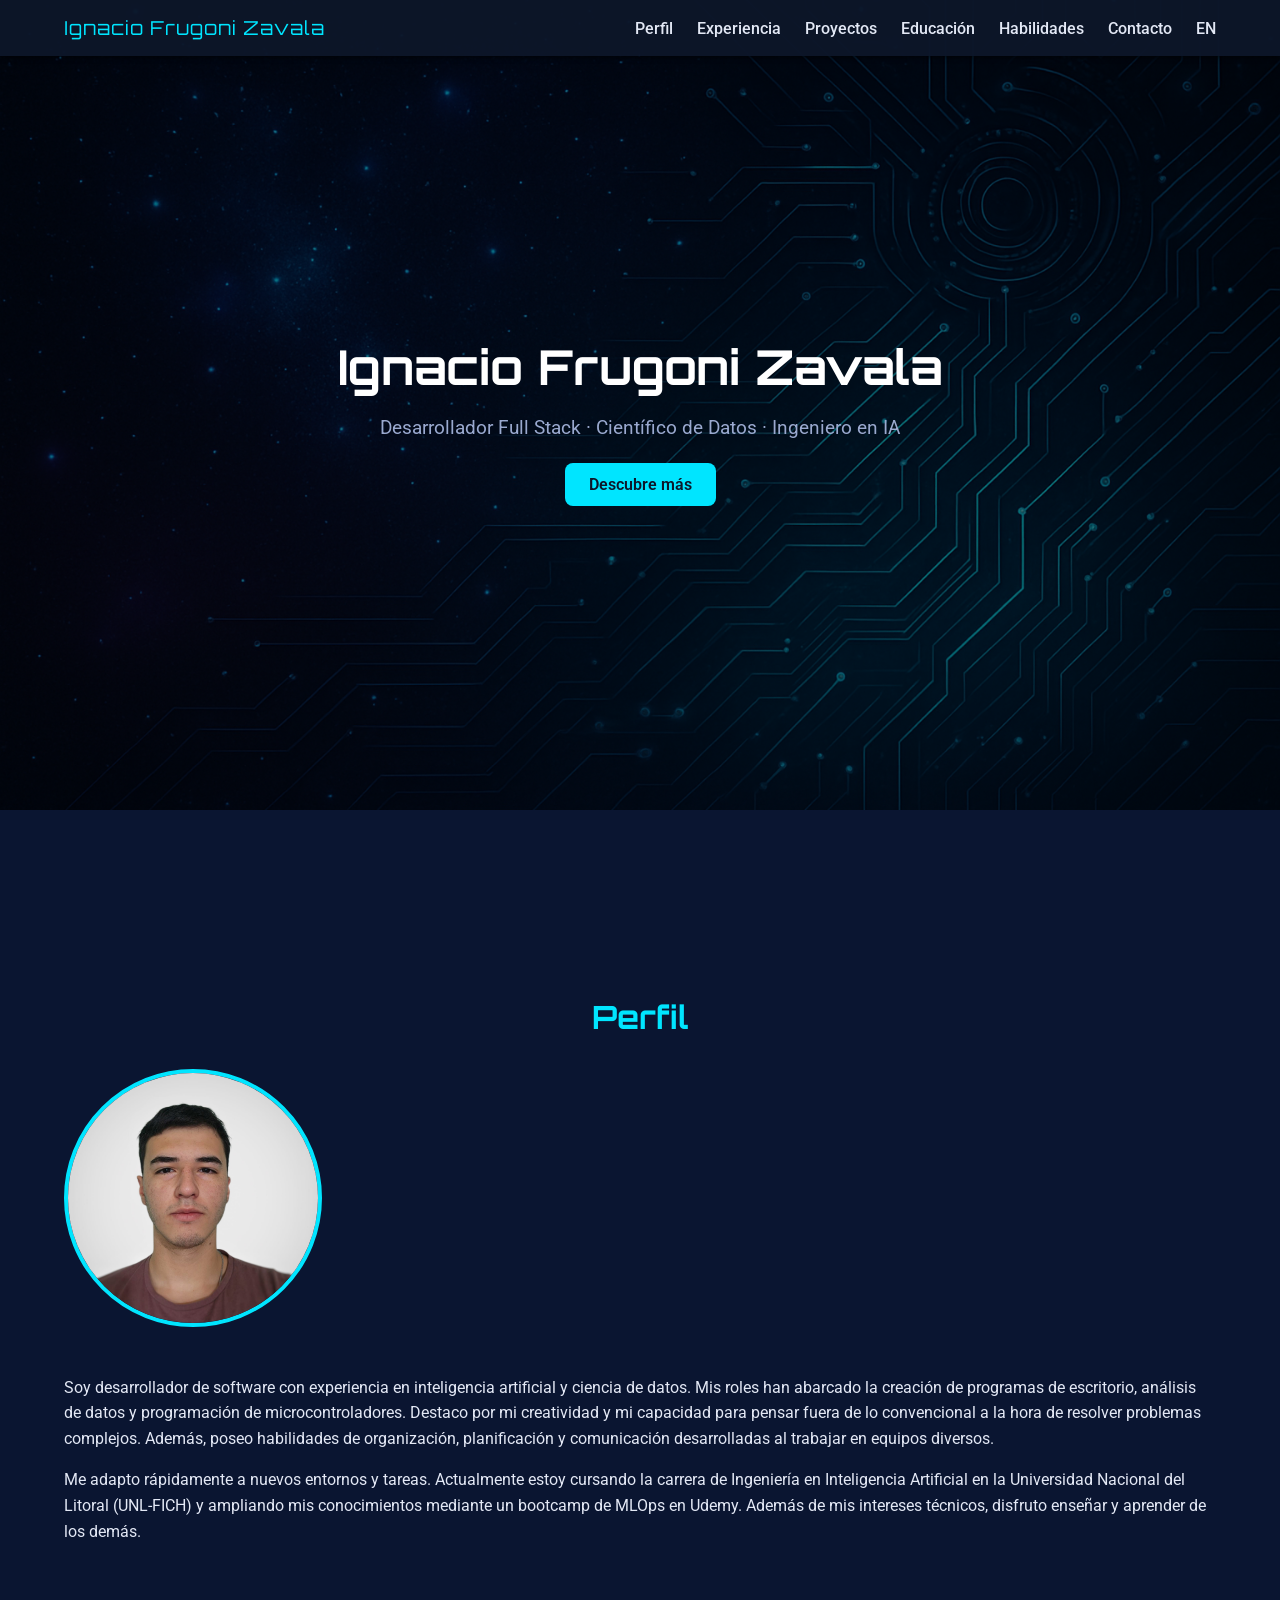
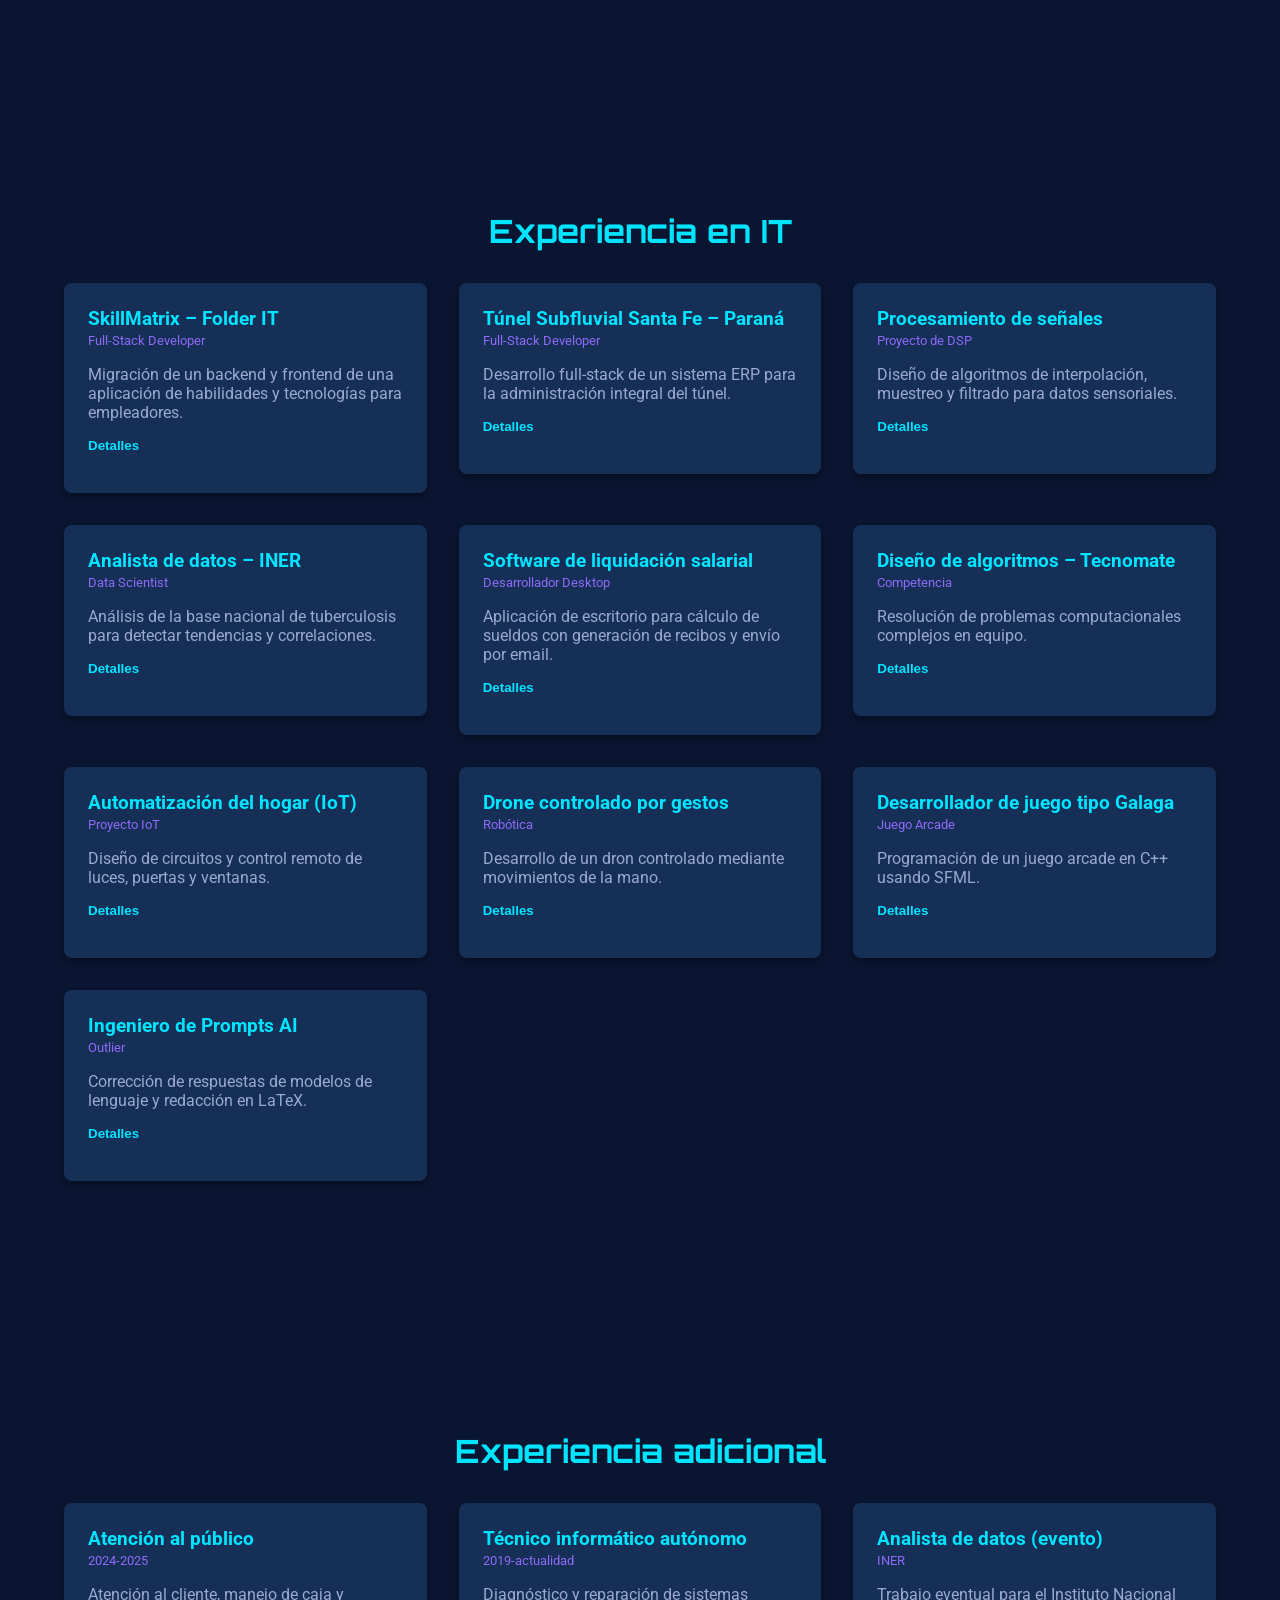
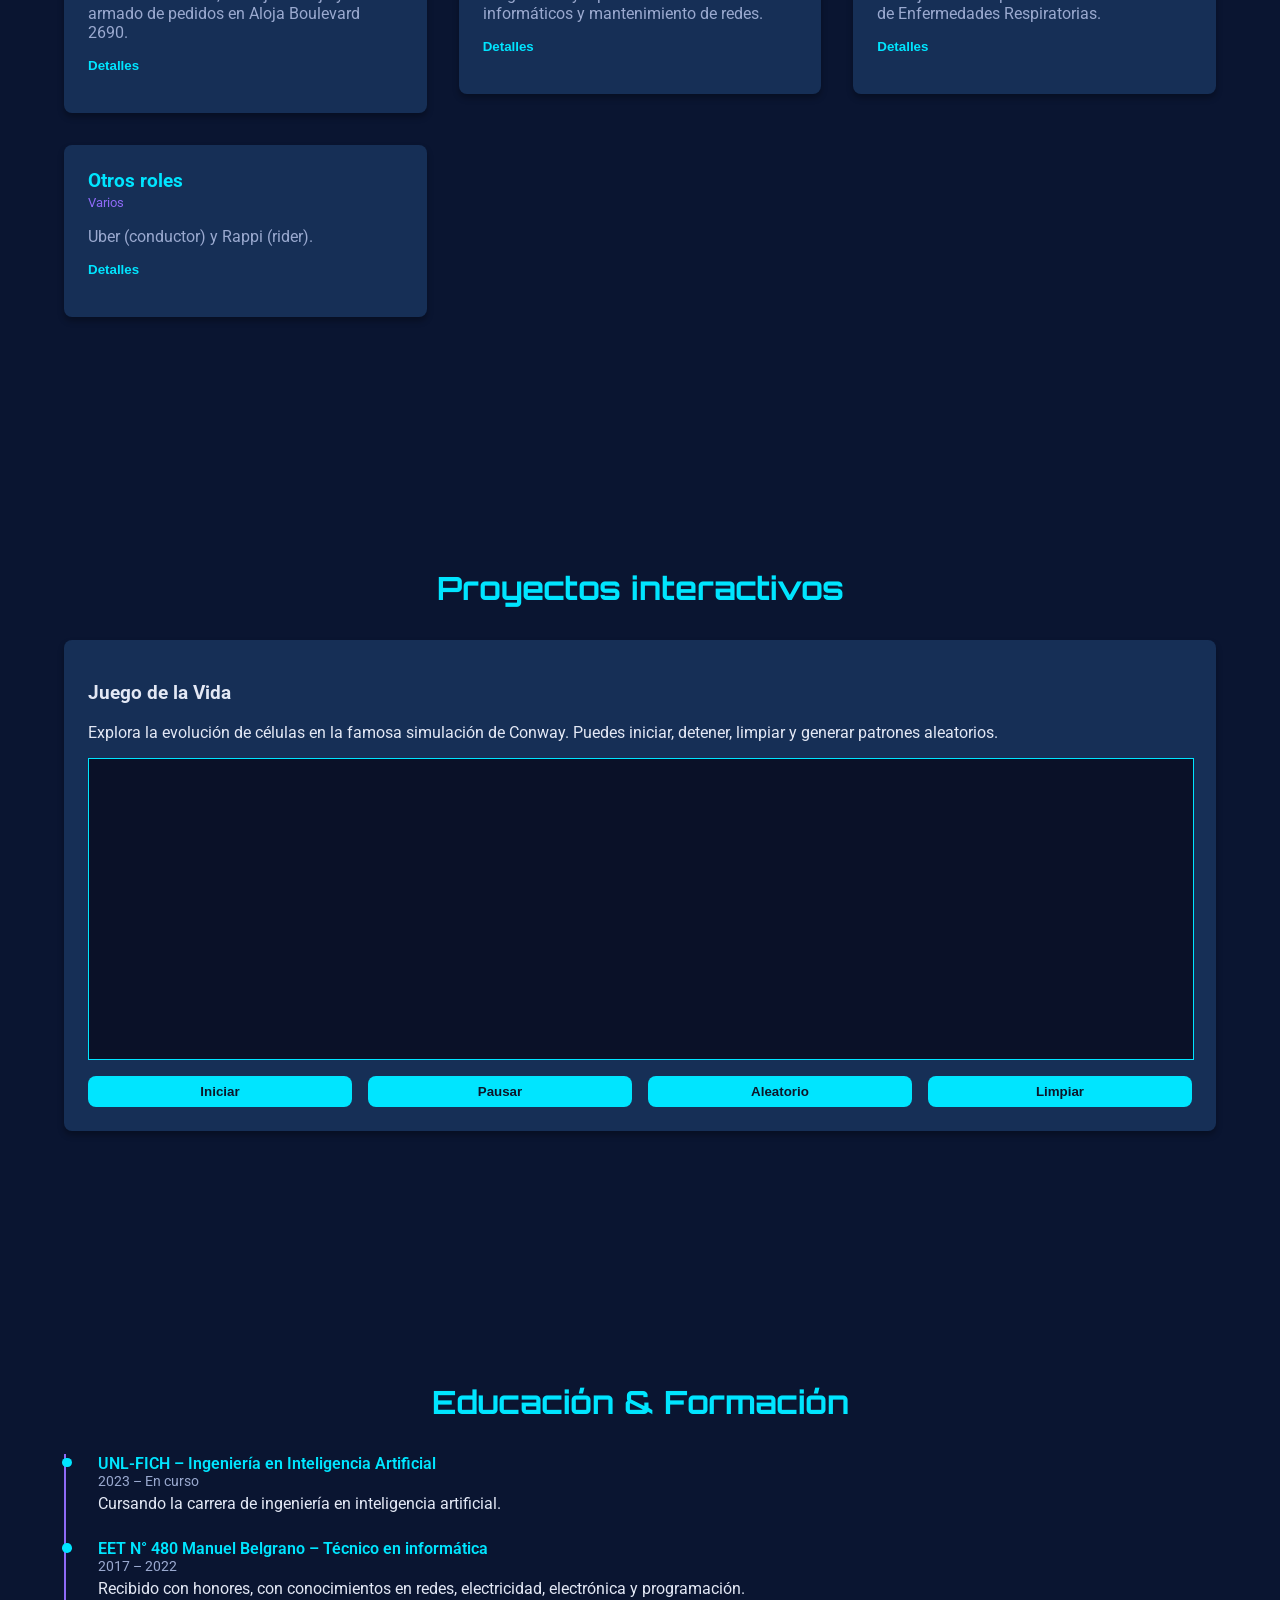
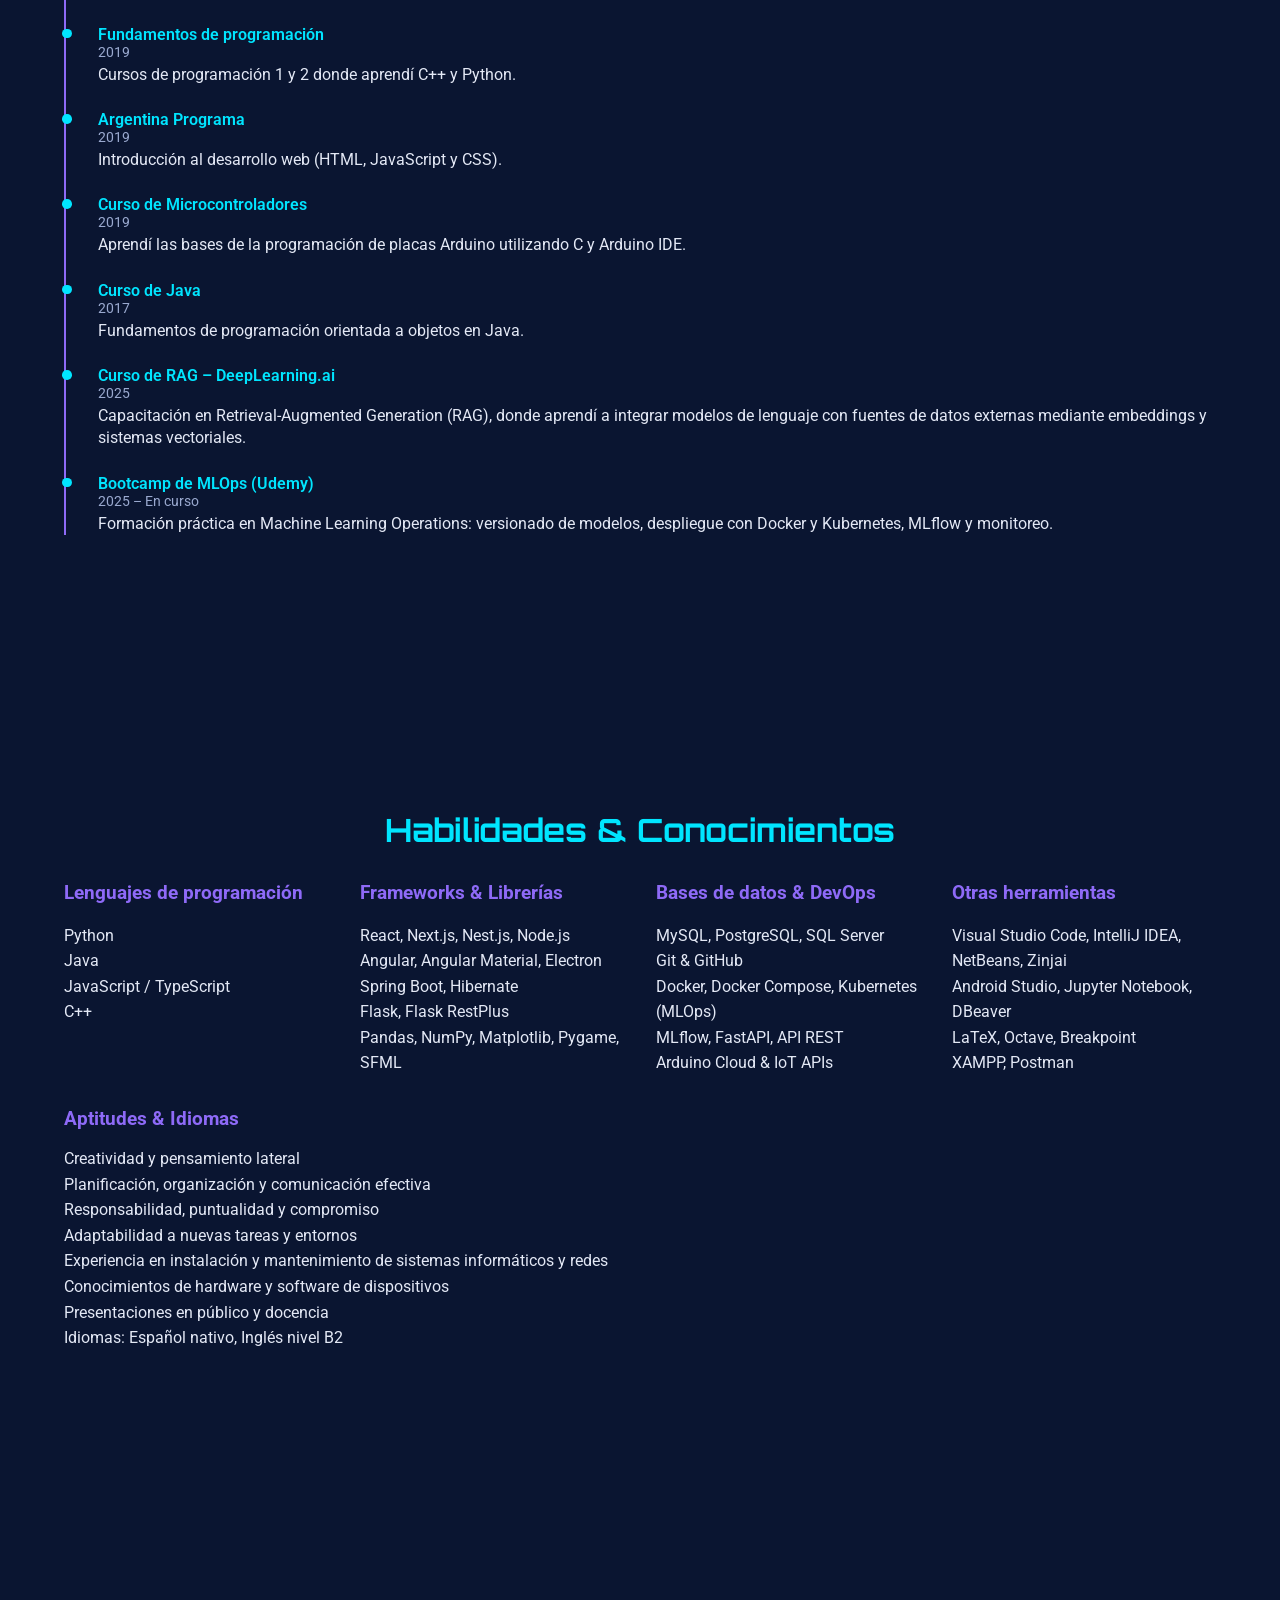
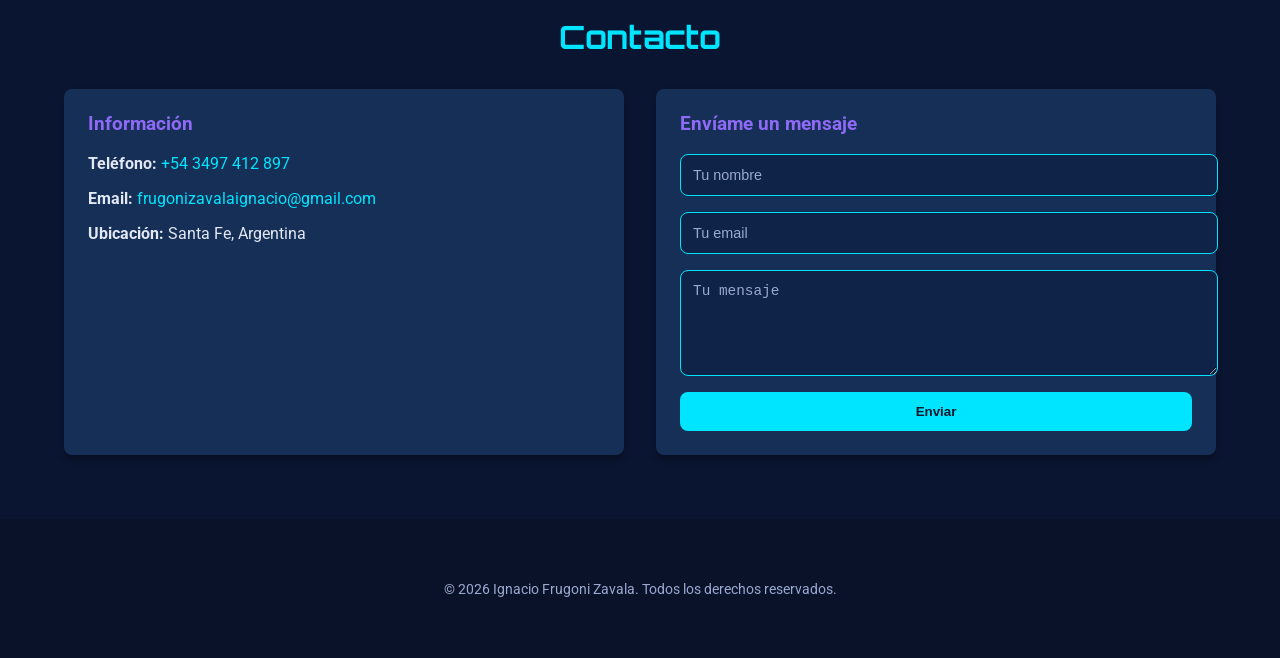
==== index.html @ 8353e3f6 "Add files via upload" ====
<!DOCTYPE html>
<html lang="es">
<head>
  <meta charset="UTF-8">
  <meta name="viewport" content="width=device-width, initial-scale=1.0">
  <title>Ignacio Frugoni Zavala – Portfolio</title>
  <!-- Google fonts for a modern, tech‑inspired look -->
  <link href="https://fonts.googleapis.com/css2?family=Orbitron:wght@400;700&family=Roboto:wght@300;400;500;700&display=swap" rel="stylesheet">
  <!-- Base stylesheet -->
  <link rel="stylesheet" href="styles.css">
</head>
<body>
  <!-- Navigation bar -->
  <nav class="navbar">
    <div class="container nav-wrapper">
      <div class="logo">Ignacio&nbsp;Frugoni&nbsp;Zavala</div>
      <ul class="nav-links">
        <li><a href="#about">Perfil</a></li>
        <li><a href="#experience">Experiencia</a></li>
        <li><a href="#projects">Proyectos</a></li>
        <li><a href="#education">Educación</a></li>
        <li><a href="#skills">Habilidades</a></li>
        <li><a href="#contact">Contacto</a></li>
        <li class="lang-switch"><a href="index_en.html" title="View in English">EN</a></li>
      </ul>
    </div>
  </nav>

  <!-- Hero section -->
  <header class="hero">
    <div class="hero-overlay"></div>
    <div class="hero-content container">
      <h1>Ignacio&nbsp;Frugoni&nbsp;Zavala</h1>
      <p class="subtitle">Desarrollador&nbsp;Full&nbsp;Stack&nbsp;· Científico&nbsp;de&nbsp;Datos&nbsp;· Ingeniero&nbsp;en&nbsp;IA</p>
      <a href="#about" class="cta-button">Descubre más</a>
    </div>
  </header>

  <main>
    <!-- About section -->
    <section id="about" class="section about">
      <div class="container">
        <h2>Perfil</h2>
        <div class="about-grid">
          <div class="about-photo">
            <img src="assets/yo.jpg" alt="Foto de Ignacio Frugoni Zavala">
          </div>
          <div class="about-info">
            <p>
              Soy desarrollador de software con experiencia en inteligencia artificial y ciencia de datos. Mis roles han abarcado la creación de programas de escritorio, análisis de datos y programación de microcontroladores. Destaco por mi creatividad y mi capacidad para pensar fuera de lo convencional a la hora de resolver problemas complejos. Además, poseo habilidades de organización, planificación y comunicación desarrolladas al trabajar en equipos diversos.
            </p>
            <p>
              Me adapto rápidamente a nuevos entornos y tareas. Actualmente estoy cursando la carrera de Ingeniería en Inteligencia Artificial en la Universidad Nacional del Litoral (UNL‑FICH) y ampliando mis conocimientos mediante un bootcamp de MLOps en Udemy.  Además de mis intereses técnicos, disfruto enseñar y aprender de los demás.
            </p>
          </div>
        </div>
      </div>
    </section>

    <!-- Experience section -->
    <section id="experience" class="section experience">
      <div class="container">
        <h2>Experiencia en IT</h2>
        <div class="card-grid">
          <!-- SkillMatrix -->
          <div class="exp-card" title="React, Node.js, TypeScript, Nest.js, Next.js, SQL">
            <div class="card-header">
              <h3>SkillMatrix – Folder&nbsp;IT</h3>
              <span class="tag">Full‑Stack Developer</span>
            </div>
            <p class="card-summary">Migración de un backend y frontend de una aplicación de habilidades y tecnologías para empleadores【747284766966841†screenshot】.</p>
            <button class="toggle-btn" data-show-text="Detalles" data-hide-text="Ocultar">Detalles</button>
            <div class="card-details">
              <p><strong>Descripción:</strong> SkillMatrix es un API REST Full que permite a empresas conocer las tecnologías y habilidades de sus colaboradores y postulantes. Como desarrollador participé en la migración del backend a una nueva arquitectura, actualizando la base de datos y adaptando el frontend【747284766966841†screenshot】.</p>
              <p><strong>Tecnologías:</strong> React, Node.js, TypeScript, Nest.js, Next.js, Postgres, MySQL, Postman【747284766966841†screenshot】.</p>
              <p><strong>Equipo:</strong> 1&nbsp;Project Manager, 3&nbsp;desarrolladores y 1&nbsp;QA Engineer【747284766966841†screenshot】.</p>
            </div>
          </div>
          <!-- Túnel Subfluvial -->
          <div class="exp-card" title="Java, Spring Boot, Angular, Electron, SQL Server">
            <div class="card-header">
              <h3>Túnel&nbsp;Subfluvial&nbsp;Santa&nbsp;Fe&nbsp;–&nbsp;Paraná</h3>
              <span class="tag">Full‑Stack Developer</span>
            </div>
            <p class="card-summary">Desarrollo full‑stack de un sistema ERP para la administración integral del túnel【103249059437549†screenshot】.</p>
            <button class="toggle-btn" data-show-text="Detalles" data-hide-text="Ocultar">Detalles</button>
            <div class="card-details">
              <p><strong>Descripción:</strong> Participé en el desarrollo de un ERP que abarca gestión presupuestaria, inventarios, contabilidad y gestión de personal, incluyendo vacaciones y viajes【103249059437549†screenshot】. Realicé el análisis de requisitos, entrevistas con usuarios, diseño de casos de uso, estructura de datos y codificación del backend y frontend.</p>
              <p><strong>Tecnologías:</strong> Java (Spring, Spring Boot, Hibernate), Angular, Angular Material, Electron, Python (Flask), API&nbsp;Rest, SQL&nbsp;Server【103249059437549†screenshot】.</p>
              <p><strong>Equipo:</strong> Project Manager, 2&nbsp;líderes técnicos, 4&nbsp;desarrolladores full stack, 3&nbsp;frontend, 3&nbsp;backend y 2&nbsp;QA Engineers【103249059437549†screenshot】.</p>
            </div>
          </div>
          <!-- Señales digitales -->
          <div class="exp-card" title="Python, DSP, NumPy">
            <div class="card-header">
              <h3>Procesamiento de señales</h3>
              <span class="tag">Proyecto de DSP</span>
            </div>
            <p class="card-summary">Diseño de algoritmos de interpolación, muestreo y filtrado para datos sensoriales【103249059437549†screenshot】.</p>
            <button class="toggle-btn" data-show-text="Detalles" data-hide-text="Ocultar">Detalles</button>
            <div class="card-details">
              <p><strong>Descripción:</strong> Desarrollé algoritmos en Python para procesar señales (sonido, luz, vibración) incluyendo interpolación, muestreo, filtrado y optimización del código utilizando NumPy【103249059437549†screenshot】.</p>
              <p><strong>Tecnologías:</strong> Python, Matemática, Física.</p>
              <p><strong>Equipo:</strong> Product Owner y tres desarrolladores【103249059437549†screenshot】.</p>
            </div>
          </div>
          <!-- INER Data Scientist -->
          <div class="exp-card" title="Python, Pandas, NumPy, Matplotlib">
            <div class="card-header">
              <h3>Analista&nbsp;de&nbsp;datos – INER</h3>
              <span class="tag">Data&nbsp;Scientist</span>
            </div>
            <p class="card-summary">Análisis de la base nacional de tuberculosis para detectar tendencias y correlaciones【103249059437549†screenshot】.</p>
            <button class="toggle-btn" data-show-text="Detalles" data-hide-text="Ocultar">Detalles</button>
            <div class="card-details">
              <p><strong>Descripción:</strong> Trabajé con la base de tuberculosis reportada en Argentina (1995‑2023) para normalizar datos, convertir hojas de cálculo en DataFrames, aplicar métodos estadísticos, calcular índices y generar gráficos con Matplotlib【103249059437549†screenshot】.</p>
              <p><strong>Tecnologías:</strong> Python, Pandas, NumPy, Matplotlib【103249059437549†screenshot】.</p>
              <p><strong>Equipo:</strong> Director y tres desarrolladores【103249059437549†screenshot】.</p>
            </div>
          </div>
          <!-- Software de liquidación -->
          <div class="exp-card" title="Java, MySQL, PDF">
            <div class="card-header">
              <h3>Software de liquidación salarial</h3>
              <span class="tag">Desarrollador Desktop</span>
            </div>
            <p class="card-summary">Aplicación de escritorio para cálculo de sueldos con generación de recibos y envío por email【326214156368514†screenshot】.</p>
            <button class="toggle-btn" data-show-text="Detalles" data-hide-text="Ocultar">Detalles</button>
            <div class="card-details">
              <p><strong>Descripción:</strong> Diseñé y desarrollé un software que calcula salarios a partir de las horas trabajadas y variables como antigüedad y puntualidad. El sistema incluye un módulo de login, conexión a base de datos y generación de PDF con el recibo para enviar por email【326214156368514†screenshot】.</p>
              <p><strong>Tecnologías:</strong> Java, MySQL, XAMPP【326214156368514†screenshot】.</p>
              <p><strong>Equipo:</strong> Project Manager, un desarrollador frontend, un backend y un QA Engineer【326214156368514†screenshot】.</p>
            </div>
          </div>
          <!-- Tecnomate Algorithm design -->
          <div class="exp-card" title="Python, Java, C++">
            <div class="card-header">
              <h3>Diseño de algoritmos – Tecnomate</h3>
              <span class="tag">Competencia</span>
            </div>
            <p class="card-summary">Resolución de problemas computacionales complejos en equipo【326214156368514†screenshot】.</p>
            <button class="toggle-btn" data-show-text="Detalles" data-hide-text="Ocultar">Detalles</button>
            <div class="card-details">
              <p><strong>Descripción:</strong> Participé en un proyecto de diseño avanzado de algoritmos resolviendo problemas técnicos bajo restricciones de tiempo y memoria【326214156368514†screenshot】. Se enfatizó el análisis crítico, la optimización y la colaboración en equipo.</p>
              <p><strong>Tecnologías:</strong> Python, Java, C++【326214156368514†screenshot】.</p>
              <p><strong>Equipo:</strong> Dos desarrolladores y un QA Engineer【326214156368514†screenshot】.</p>
            </div>
          </div>
          <!-- IoT Home automation -->
          <div class="exp-card" title="Arduino, IoT, ESP32">
            <div class="card-header">
              <h3>Automatización&nbsp;del&nbsp;hogar&nbsp;(IoT)</h3>
              <span class="tag">Proyecto&nbsp;IoT</span>
            </div>
            <p class="card-summary">Diseño de circuitos y control remoto de luces, puertas y ventanas【326214156368514†screenshot】.</p>
            <button class="toggle-btn" data-show-text="Detalles" data-hide-text="Ocultar">Detalles</button>
            <div class="card-details">
              <p><strong>Descripción:</strong> Automatizamos la iluminación y el control de puertas y ventanas mediante un smartphone, diseñando el circuito eléctrico, programando el microcontrolador e integrando con Arduino IoT Cloud【326214156368514†screenshot】.</p>
              <p><strong>Tecnologías:</strong> Arduino&nbsp;IDE, Arduino&nbsp;Cloud, Arduino IoT&nbsp;API【326214156368514†screenshot】.</p>
              <p><strong>Equipo:</strong> Desarrollador de software, ingeniero electrónico y QA Engineer【326214156368514†screenshot】.</p>
            </div>
          </div>
          <!-- Drone control -->
          <div class="exp-card" title="Arduino, Sensors, ESP32">
            <div class="card-header">
              <h3>Drone controlado por gestos</h3>
              <span class="tag">Robótica</span>
            </div>
            <p class="card-summary">Desarrollo de un dron controlado mediante movimientos de la mano【326214156368514†screenshot】.</p>
            <button class="toggle-btn" data-show-text="Detalles" data-hide-text="Ocultar">Detalles</button>
            <div class="card-details">
              <p><strong>Descripción:</strong> Concebí y construí un dron operado mediante gestos usando sensores MEMs (MPU‑6050) y un microcontrolador ESP32【326214156368514†screenshot】. Diseñé el circuito, los algoritmos de procesamiento de datos y realicé pruebas y ajustes.</p>
              <p><strong>Tecnologías:</strong> Arduino&nbsp;IDE, electrónica, matemática y física【326214156368514†screenshot】.</p>
              <p><strong>Equipo:</strong> Desarrollador de software y ingeniero electrónico【326214156368514†screenshot】.</p>
            </div>
          </div>
          <!-- Galaga game -->
          <div class="exp-card" title="C++, SFML, Game Development">
            <div class="card-header">
              <h3>Desarrollador&nbsp;de&nbsp;juego&nbsp;tipo&nbsp;Galaga</h3>
              <span class="tag">Juego&nbsp;Arcade</span>
            </div>
            <p class="card-summary">Programación de un juego arcade en C++ usando SFML【518303591537756†screenshot】.</p>
            <button class="toggle-btn" data-show-text="Detalles" data-hide-text="Ocultar">Detalles</button>
            <div class="card-details">
              <p><strong>Descripción:</strong> Implementé todas las mecánicas del juego (movimiento del jugador, oleadas de enemigos, disparos y colisiones) y la integración de sonido y animaciones【518303591537756†screenshot】. Apliqué principios de programación orientada a objetos y colaboré en pruebas de rendimiento.</p>
              <p><strong>Tecnologías:</strong> C++, SFML, Zinjai【518303591537756†screenshot】.</p>
              <p><strong>Equipo:</strong> Tres desarrolladores (interfaz, mecánicas de juego) y un QA Engineer【518303591537756†screenshot】.</p>
            </div>
          </div>
          <!-- AI & Prompt Engineer -->
          <div class="exp-card" title="AI, Prompt Engineering, LaTeX">
            <div class="card-header">
              <h3>Ingeniero&nbsp;de&nbsp;Prompts&nbsp;AI</h3>
              <span class="tag">Outlier</span>
            </div>
            <p class="card-summary">Corrección de respuestas de modelos de lenguaje y redacción en LaTeX【518303591537756†screenshot】.</p>
            <button class="toggle-btn" data-show-text="Detalles" data-hide-text="Ocultar">Detalles</button>
            <div class="card-details">
              <p><strong>Descripción:</strong> Verifiqué y corregí respuestas generadas por modelos de lenguaje, resolviendo ejercicios de matemáticas y física según las necesidades y reescribiéndolos en LaTeX【518303591537756†screenshot】.</p>
              <p><strong>Tecnologías:</strong> Python, LaTeX, Matemática【518303591537756†screenshot】.</p>
              <p><strong>Equipo:</strong> Lector de prompts, solucionador de prompts y redactor en LaTeX【518303591537756†screenshot】.</p>
            </div>
          </div>
        </div>
      </div>
    </section>

    <!-- Additional experience section -->
    <section id="additional" class="section additional">
      <div class="container">
        <h2>Experiencia adicional</h2>
        <div class="card-grid">
          <!-- Atención al público -->
          <div class="exp-card">
            <div class="card-header">
              <h3>Atención al público</h3>
              <span class="tag">2024‑2025</span>
            </div>
            <p class="card-summary">Atención al cliente, manejo de caja y armado de pedidos en Aloja Boulevard 2690【410994484317424†screenshot】.</p>
            <button class="toggle-btn" data-show-text="Detalles" data-hide-text="Ocultar">Detalles</button>
            <div class="card-details">
              <p>Realicé tareas de atención a clientes, preparación de pedidos y reposición de góndolas【410994484317424†screenshot】. Esta experiencia me permitió fortalecer mis habilidades de servicio y comunicación.</p>
            </div>
          </div>
          <!-- Técnico informático autónomo -->
          <div class="exp-card">
            <div class="card-header">
              <h3>Técnico informático autónomo</h3>
              <span class="tag">2019‑actualidad</span>
            </div>
            <p class="card-summary">Diagnóstico y reparación de sistemas informáticos y mantenimiento de redes【410994484317424†screenshot】.</p>
            <button class="toggle-btn" data-show-text="Detalles" data-hide-text="Ocultar">Detalles</button>
            <div class="card-details">
              <p>Desde 2019 brindo servicios de reparación de PCs y dispositivos, instalación de programas y sistemas operativos e implementación de redes【410994484317424†screenshot】. También dicto clases particulares de Matemática, Física y Programación.</p>
            </div>
          </div>
          <!-- Analista de datos INER -->
          <div class="exp-card">
            <div class="card-header">
              <h3>Analista de datos (evento)</h3>
              <span class="tag">INER</span>
            </div>
            <p class="card-summary">Trabajo eventual para el Instituto Nacional de Enfermedades Respiratorias【410994484317424†screenshot】.</p>
<button class="toggle-btn" data-show-text="Detalles" data-hide-text="Ocultar">Detalles</button>
            <div class="card-details">
              <p>Colaboré con el INER como analista de datos, aplicando mis habilidades de ciencia de datos y estadística.</p>
            </div>
          </div>
          <!-- Otros trabajos -->
          <div class="exp-card">
            <div class="card-header">
              <h3>Otros roles</h3>
              <span class="tag">Varios</span>
            </div>
            <p class="card-summary">Uber (conductor) y Rappi (rider)【410994484317424†screenshot】.</p>
            <button class="toggle-btn" data-show-text="Detalles" data-hide-text="Ocultar">Detalles</button>
            <div class="card-details">
              <p>He trabajado como conductor de Uber y repartidor de Rappi, lo que me enseñó a gestionar mi tiempo y a interactuar con una gran variedad de personas.</p>
            </div>
          </div>
        </div>
      </div>
    </section>

    <!-- Projects section with interactive demos -->
    <section id="projects" class="section projects">
      <div class="container">
        <h2>Proyectos interactivos</h2>
        <div class="project-grid">
          <!-- Game of Life -->
          <div class="project-card">
            <h3>Juego de la Vida</h3>
            <p>Explora la evolución de células en la famosa simulación de Conway. Puedes iniciar, detener, limpiar y generar patrones aleatorios.</p>
            <div id="gameOfLife" class="gol-container"></div>
            <div class="gol-controls">
              <button id="startBtn">Iniciar</button>
              <button id="pauseBtn">Pausar</button>
              <button id="randomBtn">Aleatorio</button>
              <button id="clearBtn">Limpiar</button>
            </div>
          </div>
        </div>
      </div>
    </section>

    <!-- Education section -->
    <section id="education" class="section education">
      <div class="container">
        <h2>Educación &amp; Formación</h2>
        <ul class="timeline">
          <li>
            <div class="timeline-title">UNL‑FICH – Ingeniería en Inteligencia Artificial</div>
            <div class="timeline-date">2023 – En curso</div>
            <div class="timeline-content">Cursando la carrera de ingeniería en inteligencia artificial【189923868103679†screenshot】.</div>
          </li>
          <li>
            <div class="timeline-title">EET&nbsp;N°&nbsp;480 Manuel Belgrano – Técnico en informática</div>
            <div class="timeline-date">2017 – 2022</div>
            <div class="timeline-content">Recibido con honores, con conocimientos en redes, electricidad, electrónica y programación【93843279220151†screenshot】.</div>
          </li>
          <li>
            <div class="timeline-title">Fundamentos de programación</div>
            <div class="timeline-date">2019</div>
            <div class="timeline-content">Cursos de programación 1 y 2 donde aprendí C++ y Python【189923868103679†screenshot】.</div>
          </li>
          <li>
            <div class="timeline-title">Argentina Programa</div>
            <div class="timeline-date">2019</div>
            <div class="timeline-content">Introducción al desarrollo web (HTML, JavaScript y CSS)【189923868103679†screenshot】.</div>
          </li>
          <li>
            <div class="timeline-title">Curso de Microcontroladores</div>
            <div class="timeline-date">2019</div>
            <div class="timeline-content">Aprendí las bases de la programación de placas Arduino utilizando C y Arduino IDE【189923868103679†screenshot】.</div>
          </li>
          <li>
            <div class="timeline-title">Curso de Java</div>
            <div class="timeline-date">2017</div>
            <div class="timeline-content">Fundamentos de programación orientada a objetos en Java【189923868103679†screenshot】.</div>
          </li>
          <li>
            <div class="timeline-title">Curso de RAG – DeepLearning.ai</div>
            <div class="timeline-date">2025</div>
            <div class="timeline-content">Capacitación en Retrieval‑Augmented Generation (RAG), donde aprendí a integrar modelos de lenguaje con fuentes de datos externas mediante embeddings y sistemas vectoriales.</div>
          </li>
          <li>
            <div class="timeline-title">Bootcamp de MLOps (Udemy)</div>
            <div class="timeline-date">2025 – En curso</div>
            <div class="timeline-content">Formación práctica en Machine Learning Operations: versionado de modelos, despliegue con Docker y Kubernetes, MLflow y monitoreo.</div>
          </li>
        </ul>
      </div>
    </section>

    <!-- Skills section -->
    <section id="skills" class="section skills">
      <div class="container">
        <h2>Habilidades &amp; Conocimientos</h2>
        <div class="skills-grid">
          <div class="skill-column">
            <h3>Lenguajes de programación</h3>
            <ul>
              <li>Python</li>
              <li>Java</li>
              <li>JavaScript / TypeScript</li>
              <li>C++</li>
            </ul>
          </div>
          <div class="skill-column">
            <h3>Frameworks &amp; Librerías</h3>
            <ul>
              <li>React, Next.js, Nest.js, Node.js</li>
              <li>Angular, Angular&nbsp;Material, Electron</li>
              <li>Spring Boot, Hibernate</li>
              <li>Flask, Flask&nbsp;RestPlus</li>
              <li>Pandas, NumPy, Matplotlib, Pygame, SFML</li>
            </ul>
          </div>
          <div class="skill-column">
            <h3>Bases de datos &amp; DevOps</h3>
            <ul>
              <li>MySQL, PostgreSQL, SQL&nbsp;Server</li>
              <li>Git &amp; GitHub</li>
              <li>Docker, Docker&nbsp;Compose, Kubernetes (MLOps)</li>
              <li>MLflow, FastAPI, API&nbsp;REST</li>
              <li>Arduino Cloud &amp; IoT APIs</li>
            </ul>
          </div>
          <div class="skill-column">
            <h3>Otras herramientas</h3>
            <ul>
              <li>Visual Studio Code, IntelliJ IDEA, NetBeans, Zinjai</li>
              <li>Android Studio, Jupyter Notebook, DBeaver</li>
              <li>LaTeX, Octave, Breakpoint</li>
              <li>XAMPP, Postman</li>
            </ul>
          </div>
        </div>
        <div class="aptitudes">
          <h3>Aptitudes &amp; Idiomas</h3>
          <ul>
            <li>Creatividad y pensamiento lateral【747284766966841†screenshot】</li>
            <li>Planificación, organización y comunicación efectiva【747284766966841†screenshot】</li>
            <li>Responsabilidad, puntualidad y compromiso【93843279220151†screenshot】</li>
            <li>Adaptabilidad a nuevas tareas y entornos【93843279220151†screenshot】</li>
            <li>Experiencia en instalación y mantenimiento de sistemas informáticos y redes【410994484317424†screenshot】</li>
            <li>Conocimientos de hardware y software de dispositivos【410994484317424†screenshot】</li>
            <li>Presentaciones en público y docencia【410994484317424†screenshot】</li>
            <li>Idiomas: Español nativo, Inglés nivel B2【189923868103679†screenshot】</li>
          </ul>
        </div>
      </div>
    </section>

    <!-- Contact section -->
    <section id="contact" class="section contact">
      <div class="container">
        <h2>Contacto</h2>
        <div class="contact-wrapper">
          <div class="contact-info">
            <h3>Información</h3>
            <!-- Actualiza tu número de contacto aquí -->
            <p><strong>Teléfono:</strong> <a href="tel:+543497412897">+54 3497 412 897</a></p>
            <p><strong>Email:</strong> <a href="mailto:frugonizavalaignacio@gmail.com">frugonizavalaignacio@gmail.com</a></p>
            <p><strong>Ubicación:</strong> Santa Fe, Argentina</p>
          </div>
          <div class="contact-form">
            <h3>Envíame un mensaje</h3>
            <form id="contactForm">
              <input type="text" id="name" placeholder="Tu nombre" required>
              <input type="email" id="email" placeholder="Tu email" required>
              <textarea id="message" placeholder="Tu mensaje" rows="5" required></textarea>
              <button type="submit">Enviar</button>
            </form>
          </div>
        </div>
      </div>
    </section>
  </main>

  <footer class="footer">
    <div class="container">
      <p>© <span id="year"></span> Ignacio Frugoni Zavala. Todos los derechos reservados.</p>
    </div>
  </footer>

  <!-- JavaScript files -->
  <script src="script.js"></script>
  <script src="game_of_life.js"></script>
</body>
</html>
---- styles.css ----
/*
  Global stylesheet for Ignacio Frugoni Zavala's portfolio.
  The design embraces a dark, cosmic theme with neon accents inspired by
  technology and outer space. Layouts are responsive, making the site
  accessible on both desktop and mobile.
*/

/* Root variables for easy theming */
:root {
  /* Updated colour palette for a brighter, futuristic look */
  --bg-color: #0a1531;             /* dark navy background */
  --card-color: #162f56;           /* slightly lighter card background */
  --accent-color: #00e5ff;         /* bright cyan for highlights */
  --secondary-accent: #8e6af7;     /* electric purple for secondary accents */
  --text-color: #e3e8f5;           /* pale off‑white for primary text */
  --muted-text: #9aa9cf;           /* muted grey‑blue for secondary text */
  --border-radius: 8px;
  --transition-speed: 0.3s;
}

html, body {
  margin: 0;
  padding: 0;
  height: 100%;
  scroll-behavior: smooth;
  font-family: 'Roboto', sans-serif;
  color: var(--text-color);
  background-color: var(--bg-color);
}

/* Reusable container class for consistent widths */
.container {
  width: 90%;
  max-width: 1200px;
  margin: 0 auto;
  padding: 2rem 0;
}

/* Navigation bar */
.navbar {
  position: fixed;
  top: 0;
  left: 0;
  right: 0;
  z-index: 1000;
  background-color: rgba(13, 23, 42, 0.95);
  box-shadow: 0 2px 4px rgba(0,0,0,0.5);
}
.nav-wrapper {
  display: flex;
  align-items: center;
  justify-content: space-between;
  padding: 1rem 0;
}
.logo {
  font-family: 'Orbitron', sans-serif;
  font-size: 1.2rem;
  letter-spacing: 1px;
  color: var(--accent-color);
}
.nav-links {
  list-style: none;
  display: flex;
  gap: 1.5rem;
  margin: 0;
  padding: 0;
}
.nav-links a {
  text-decoration: none;
  color: var(--text-color);
  font-weight: 500;
  position: relative;
  padding-bottom: 4px;
  transition: color var(--transition-speed);
}
.nav-links a:hover {
  color: var(--accent-color);
}
.nav-links a::after {
  content: '';
  position: absolute;
  left: 0;
  bottom: 0;
  width: 0;
  height: 2px;
  background-color: var(--accent-color);
  transition: width var(--transition-speed);
}
.nav-links a:hover::after {
  width: 100%;
}

/* Hero section */
.hero {
  position: relative;
  height: 90vh;
  background-image: url('assets/background.png');
  background-size: cover;
  background-position: center;
  display: flex;
  align-items: center;
  justify-content: center;
  text-align: center;
  color: #fff;
}
.hero-overlay {
  position: absolute;
  top: 0;
  left: 0;
  right: 0;
  bottom: 0;
  background: rgba(0,0,0,0.5);
}
.hero-content {
  position: relative;
  z-index: 1;
}
.hero h1 {
  font-family: 'Orbitron', sans-serif;
  font-size: 3rem;
  margin-bottom: 0.5rem;
}
.hero .subtitle {
  font-size: 1.2rem;
  margin-bottom: 1.5rem;
  color: var(--muted-text);
}
.cta-button {
  display: inline-block;
  padding: 0.75rem 1.5rem;
  background-color: var(--accent-color);
  color: #0d172a;
  font-weight: 600;
  border-radius: var(--border-radius);
  text-decoration: none;
  transition: background-color var(--transition-speed), transform var(--transition-speed);
}
.cta-button:hover {
  background-color: var(--secondary-accent);
  transform: translateY(-3px);
}

/* Sections */
.section {
  padding: 4rem 0 2rem;
  margin-top: 4rem;
}
.section h2 {
  font-family: 'Orbitron', sans-serif;
  font-size: 2rem;
  margin-bottom: 2rem;
  color: var(--accent-color);
  text-align: center;
}

/* About */
.about-grid {
  display: flex;
  flex-wrap: wrap;
  gap: 2rem;
  align-items: center;
}
.about-photo img {
  max-width: 250px;
  border-radius: 50%;
  border: 4px solid var(--accent-color);
  display: block;
}
.about-info p {
  margin-bottom: 1rem;
  line-height: 1.6;
}

/* Cards in experience and additional */
.card-grid {
  display: grid;
  grid-template-columns: repeat(auto-fit, minmax(280px, 1fr));
  gap: 2rem;
  /* Alinea los elementos al inicio para que las tarjetas no se estiren al expandirse otra tarjeta */
  align-items: start;
}
.exp-card {
  background-color: var(--card-color);
  border-radius: var(--border-radius);
  padding: 1.5rem;
  box-shadow: 0 4px 6px rgba(0,0,0,0.3);
  display: flex;
  flex-direction: column;
  position: relative;
  overflow: hidden;
  transition: transform var(--transition-speed), box-shadow var(--transition-speed);

  /* Permite al usuario saber que puede hacer clic en cualquier parte de la tarjeta */
  cursor: pointer;

  /* Decorative line that appears on hover */
  --hover-line-height: 0;
}

/* Pseudo‑element for gradient bar */
.exp-card::after {
  content: '';
  position: absolute;
  left: 0;
  right: 0;
  bottom: 0;
  height: 3px;
  background: linear-gradient(90deg, var(--accent-color), var(--secondary-accent));
  opacity: 0;
  transform: translateY(4px);
  transition: opacity var(--transition-speed), transform var(--transition-speed);
  pointer-events: none; /* permite que los clics se transmitan al contenido subyacente */
}

.exp-card:hover::after {
  opacity: 1;
  transform: translateY(0);
}
.exp-card .card-header {
  margin-bottom: 0.5rem;
}
.exp-card h3 {
  margin: 0;
  font-size: 1.2rem;
  color: var(--accent-color);
}
.exp-card .tag {
  font-size: 0.8rem;
  color: var(--secondary-accent);
}
.exp-card .card-summary {
  margin: 0.5rem 0 1rem;
  color: var(--muted-text);
  flex-grow: 1;
}
.exp-card .toggle-btn {
  align-self: flex-start;
  background-color: transparent;
  border: none;
  color: var(--accent-color);
  cursor: pointer;
  font-weight: 600;
  padding: 0;
  margin-bottom: 0.5rem;
}
.exp-card .toggle-btn:hover {
  text-decoration: underline;
}
.exp-card .card-details {
  /* collapsed state */
  max-height: 0;
  overflow: hidden;
  margin-top: 0.5rem;
  line-height: 1.4;
  color: var(--text-color);
  transition: max-height 0.4s ease;
}
/* La altura se controla dinámicamente via JavaScript. Definimos max-height none para que no limite el contenido. */
/* El estado expandido se controlará mediante una clase en card-details */
.card-details.active {
  max-height: 1000px;
}

/* Hover effect for experience cards */
.exp-card:hover {
  transform: translateY(-6px);
  box-shadow: 0 6px 12px rgba(0, 0, 0, 0.4);
  /* Incrementa ligeramente el brillo al pasar el cursor */
  background-color: #1d3a6b;
}

/* Cambiar colores en hover para títulos y etiquetas */
.exp-card:hover h3 {
  color: var(--secondary-accent);
}
.exp-card:hover .tag {
  color: var(--accent-color);
}

/* Project section */
.projects .project-grid {
  display: flex;
  flex-direction: column;
  gap: 2rem;
}
.project-card {
  background-color: var(--card-color);
  border-radius: var(--border-radius);
  padding: 1.5rem;
  box-shadow: 0 4px 6px rgba(0,0,0,0.3);
}
.gol-container {
  width: 100%;
  height: 300px;
  background-color: #0a1128;
  margin-top: 1rem;
  border: 1px solid var(--accent-color);
  position: relative;
}
.gol-controls {
  display: flex;
  flex-wrap: wrap;
  gap: 1rem;
  margin-top: 1rem;
}
.gol-controls button {
  flex: 1 1 120px;
  padding: 0.5rem;
  border: none;
  border-radius: var(--border-radius);
  background-color: var(--accent-color);
  color: #0d172a;
  font-weight: 600;
  cursor: pointer;
  transition: background-color var(--transition-speed);
}
.gol-controls button:hover {
  background-color: var(--secondary-accent);
}

/* Timeline for education */
.timeline {
  list-style: none;
  margin: 0;
  padding: 0;
  position: relative;
  border-left: 2px solid var(--secondary-accent);
}
.timeline li {
  margin-left: 1rem;
  margin-bottom: 1.5rem;
  position: relative;
  padding-left: 1rem;
}
.timeline li::before {
  content: '';
  position: absolute;
  left: -1.25rem;
  top: 0.25rem;
  width: 0.6rem;
  height: 0.6rem;
  border-radius: 50%;
  background-color: var(--accent-color);
}
.timeline-title {
  font-weight: 600;
  color: var(--accent-color);
}
.timeline-date {
  font-size: 0.85rem;
  color: var(--muted-text);
}
.timeline-content {
  margin-top: 0.25rem;
  line-height: 1.4;
}

/* Skills */
.skills-grid {
  display: grid;
  grid-template-columns: repeat(auto-fit, minmax(220px, 1fr));
  gap: 2rem;
}
.skill-column h3 {
  margin-top: 0;
  color: var(--secondary-accent);
}
.skill-column ul {
  list-style: none;
  margin: 0;
  padding: 0;
  line-height: 1.6;
}
.aptitudes {
  margin-top: 2rem;
}
.aptitudes h3 {
  color: var(--secondary-accent);
  margin-bottom: 0.5rem;
}
.aptitudes ul {
  list-style: none;
  padding: 0;
  line-height: 1.6;
}

/* Contact */

/* Wrapper for contact info and form */
.contact-wrapper {
  display: flex;
  flex-wrap: wrap;
  gap: 2rem;
  justify-content: center;
}

/* Card styling for contact info and form */
.contact-info,
.contact-form {
  flex: 1 1 280px;
  background-color: var(--card-color);
  padding: 1.5rem;
  border-radius: var(--border-radius);
  box-shadow: 0 4px 6px rgba(0,0,0,0.3);
}

/* Section headers for contact cards */
.contact-info h3,
.contact-form h3 {
  margin-top: 0;
  color: var(--secondary-accent);
}

/* Phone and email link styling */
.contact-info a {
  color: var(--accent-color);
  text-decoration: none;
}
.contact-info a:hover {
  text-decoration: underline;
}

/* Form layout */
.contact-form form {
  display: flex;
  flex-direction: column;
}

/* Inputs and textarea styling */
.contact-form input,
.contact-form textarea {
  width: 100%;
  padding: 0.75rem;
  margin-bottom: 1rem;
  background-color: #0f2247;
  border: 1px solid var(--accent-color);
  border-radius: var(--border-radius);
  color: var(--text-color);
  font-size: 0.9rem;
}

/* Placeholder color */
.contact-form input::placeholder,
.contact-form textarea::placeholder {
  color: var(--muted-text);
}

/* Submit button styling */
.contact-form button {
  padding: 0.75rem;
  background-color: var(--accent-color);
  color: #0d172a;
  font-weight: 600;
  border: none;
  border-radius: var(--border-radius);
  cursor: pointer;
  transition: background-color var(--transition-speed);
}

/* Submit button hover effect */
.contact-form button:hover {
  background-color: var(--secondary-accent);
}

/* Footer */
.footer {
  background-color: #0a122a;
  text-align: center;
  padding: 1rem 0;
  color: var(--muted-text);
  font-size: 0.85rem;
}

/* Responsive adjustments */
@media (max-width: 768px) {
  .hero h1 {
    font-size: 2.2rem;
  }
  .cta-button {
    padding: 0.5rem 1rem;
  }
  .nav-wrapper {
    flex-direction: column;
    align-items: flex-start;
  }
  .nav-links {
    margin-top: 0.5rem;
    gap: 1rem;
    flex-wrap: wrap;
  }
  .about-grid {
    flex-direction: column;
    align-items: center;
    text-align: center;
  }
  .about-info {
    max-width: 100%;
  }
}
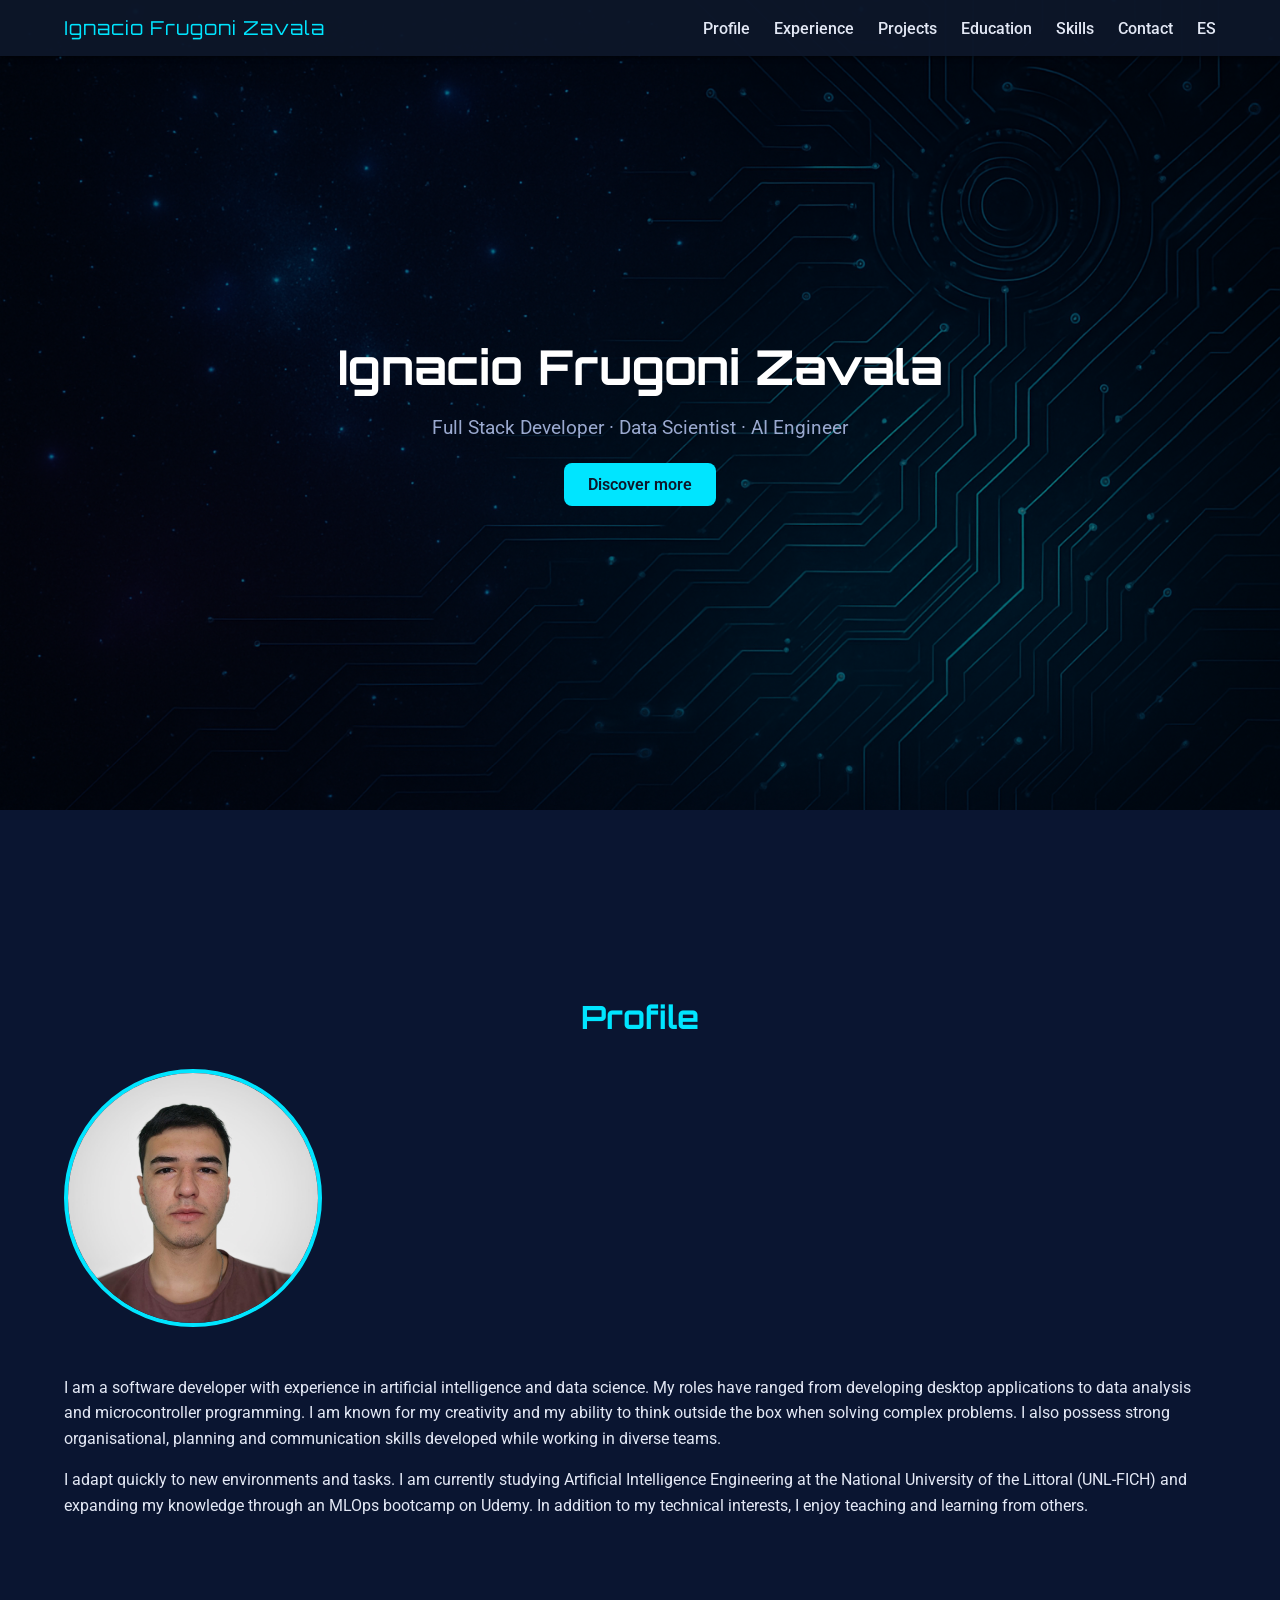
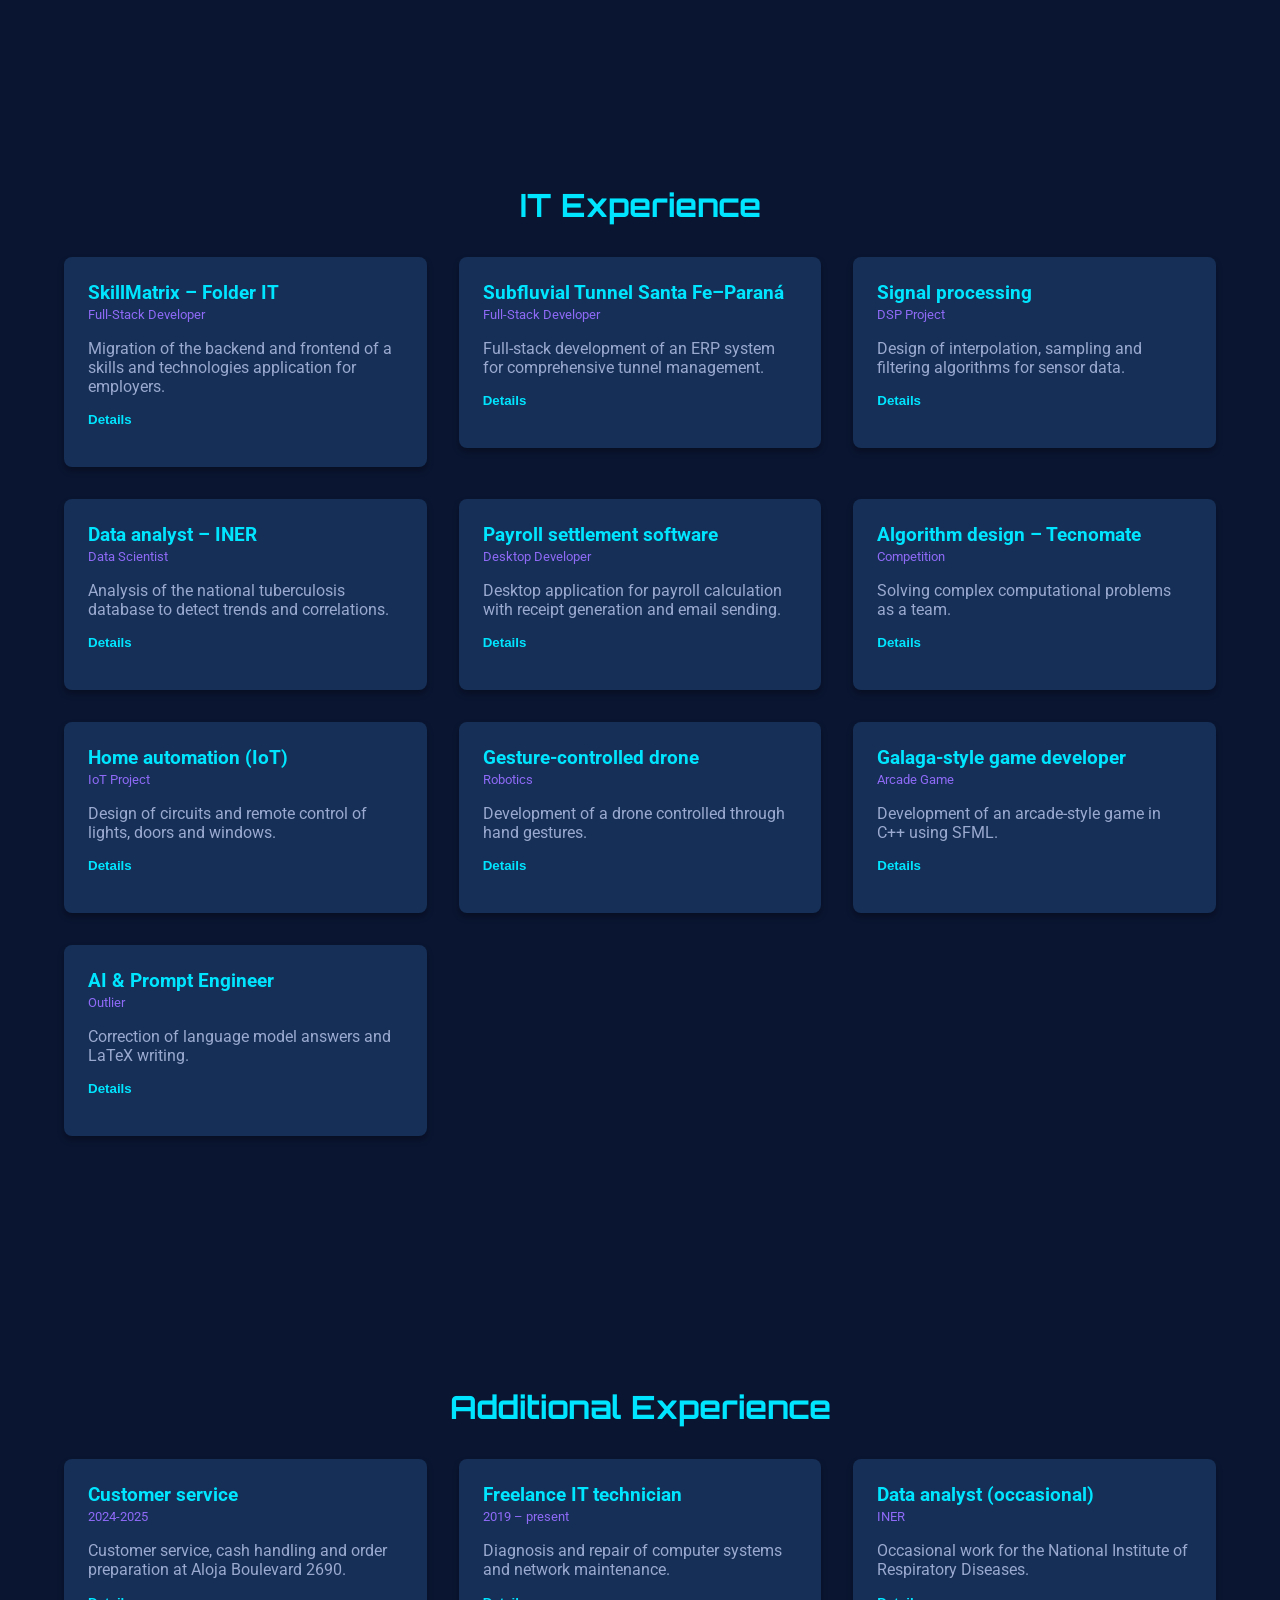
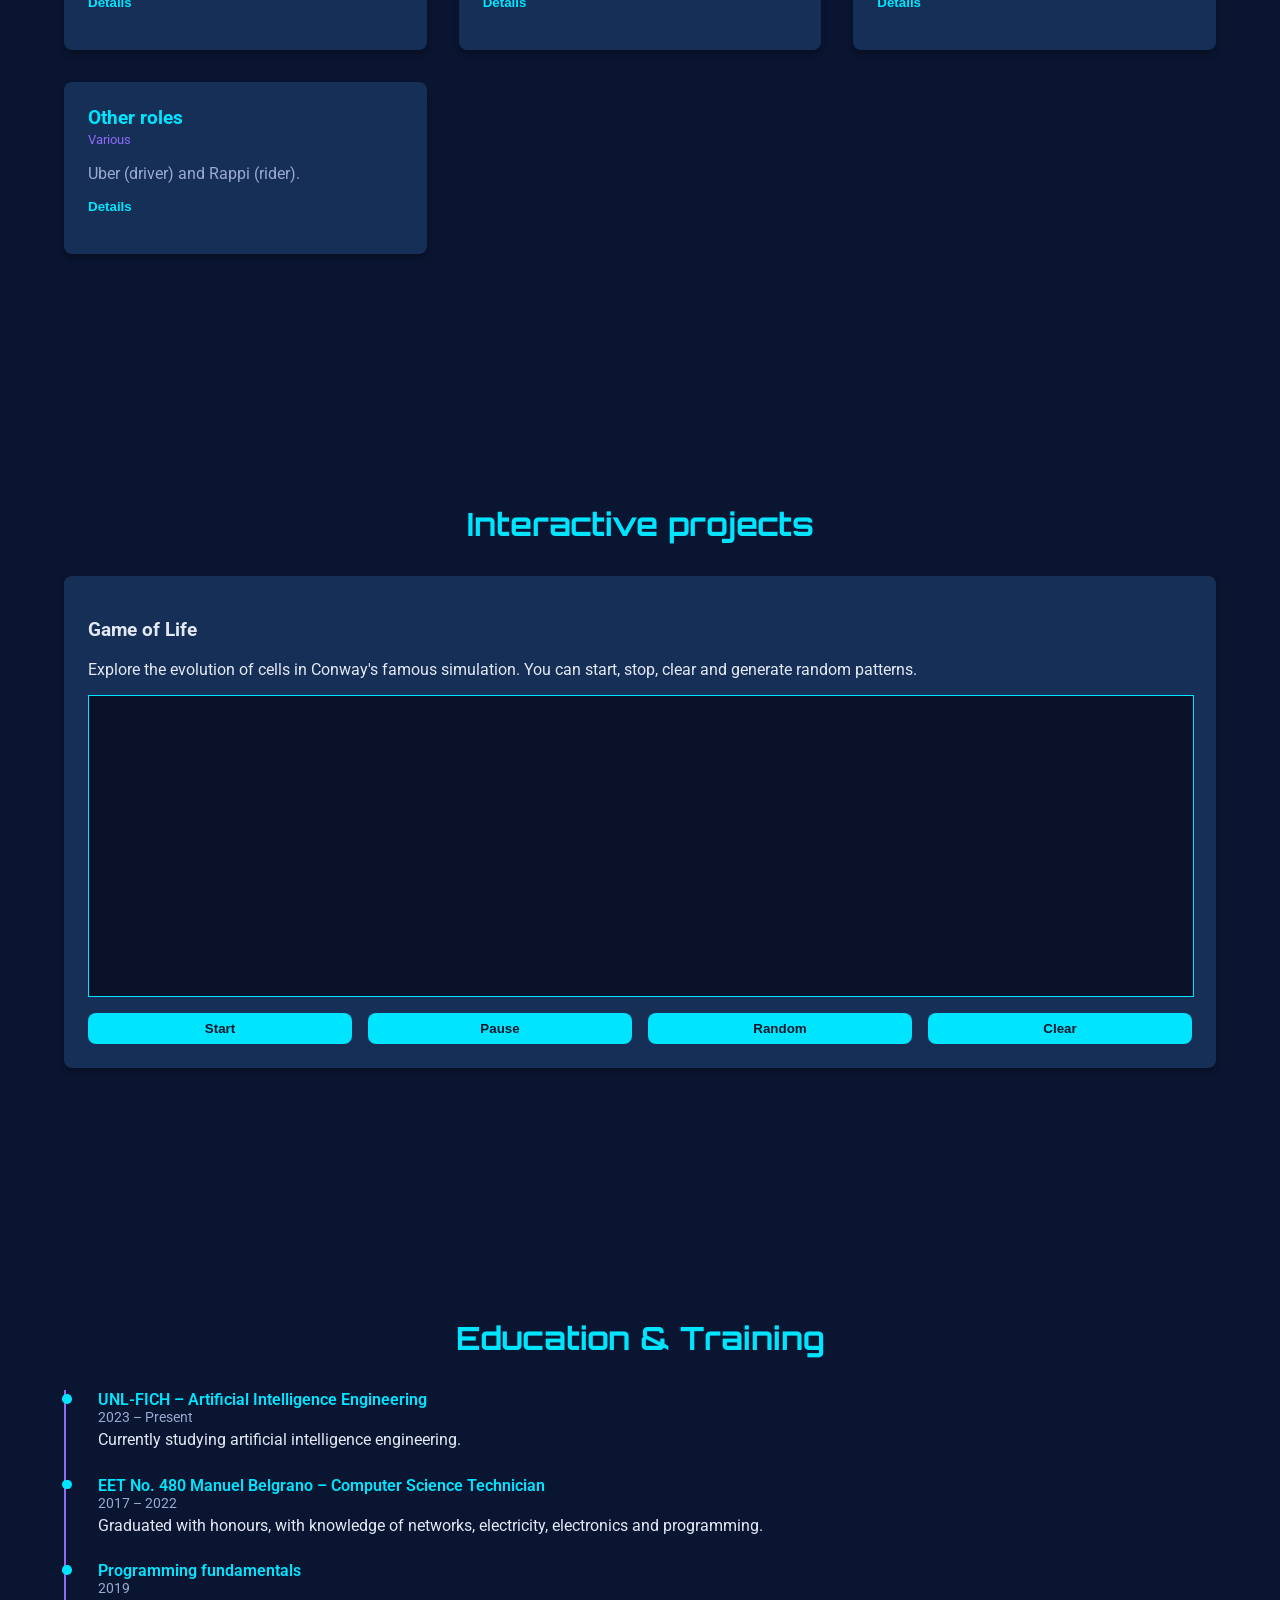
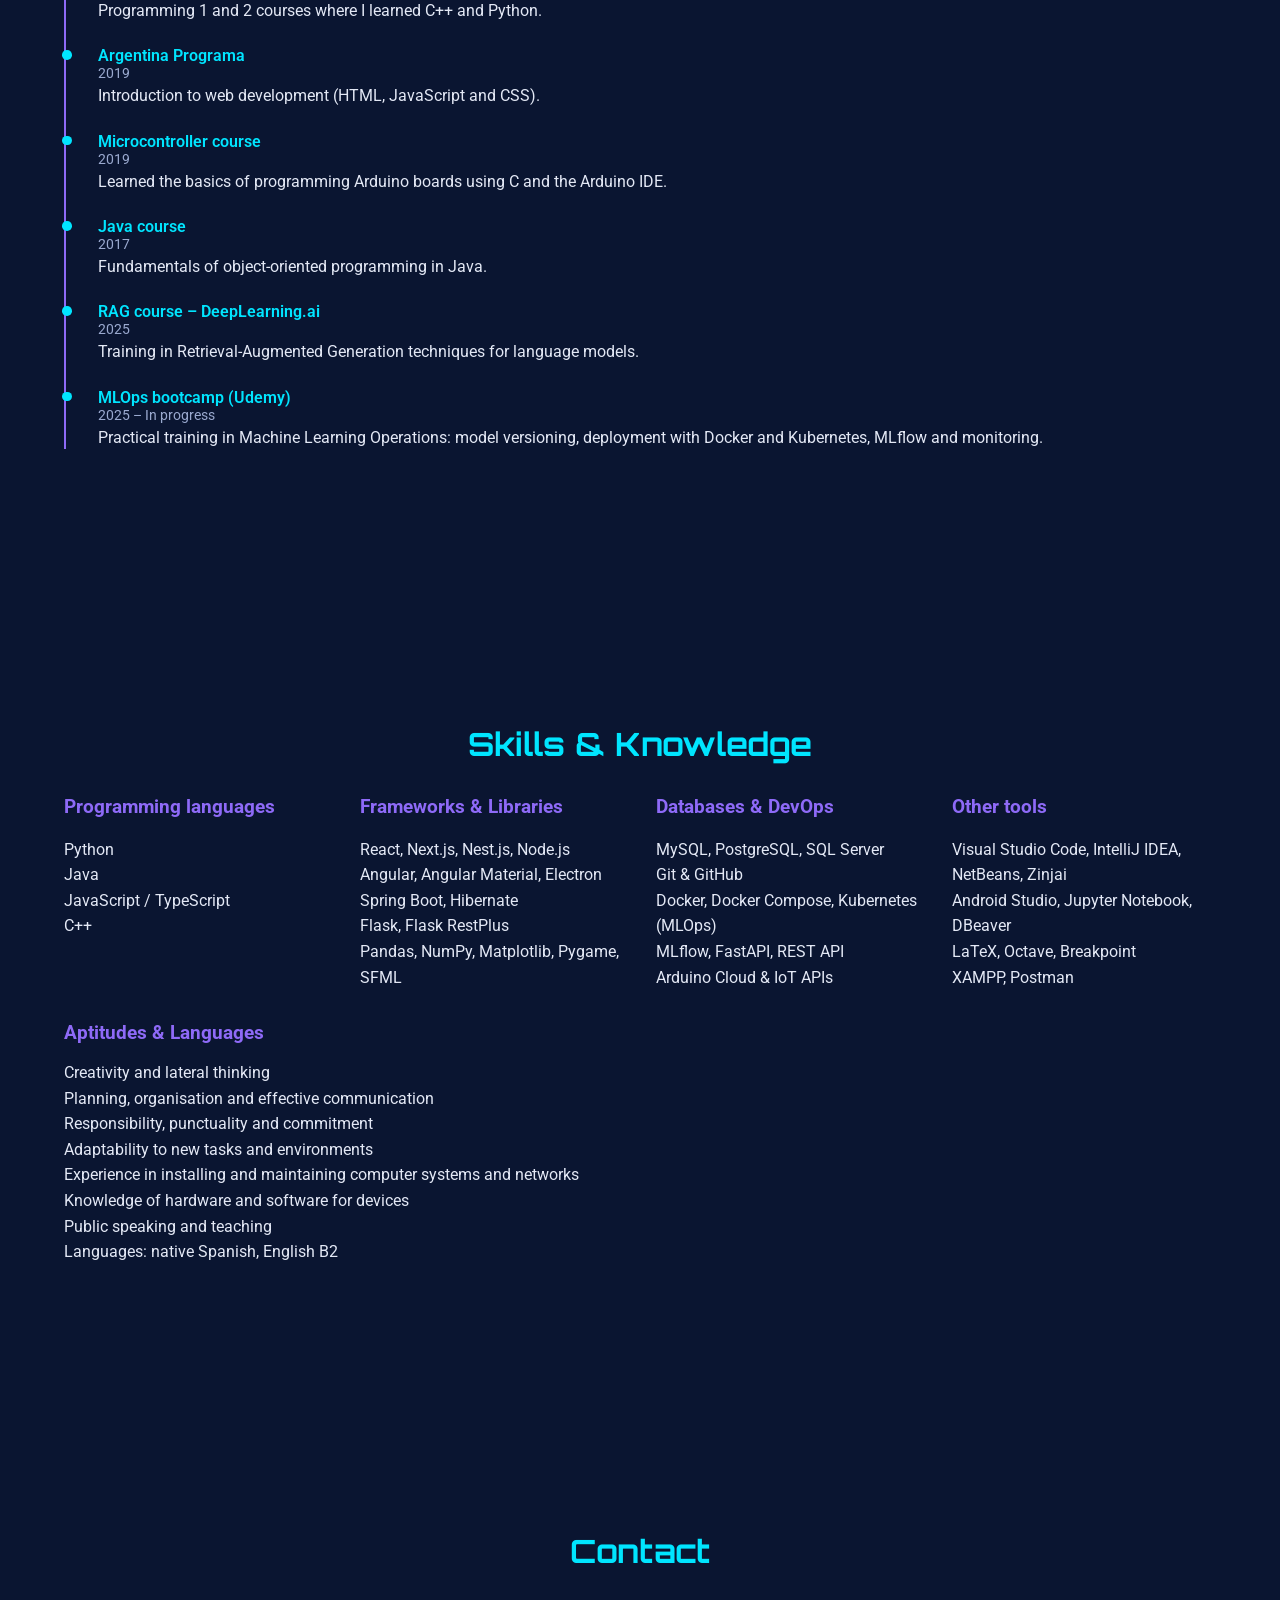
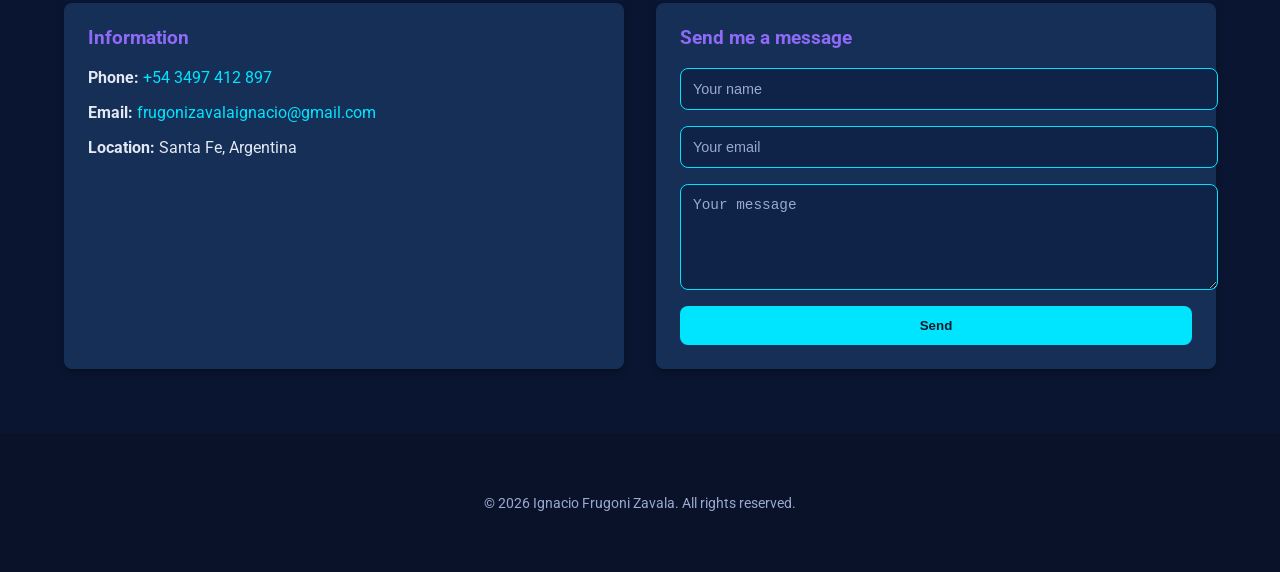
==== commit 4bedf407: "Rename index_en.html to index.html" ====
--- a/index.html
+++ b/index.html
@@ -1,12 +1,11 @@
 <!DOCTYPE html>
-<html lang="es">
+<html lang="en">
 <head>
   <meta charset="UTF-8">
   <meta name="viewport" content="width=device-width, initial-scale=1.0">
   <title>Ignacio Frugoni Zavala – Portfolio</title>
-  <!-- Google fonts for a modern, tech‑inspired look -->
+  <!-- Google fonts -->
   <link href="https://fonts.googleapis.com/css2?family=Orbitron:wght@400;700&family=Roboto:wght@300;400;500;700&display=swap" rel="stylesheet">
-  <!-- Base stylesheet -->
   <link rel="stylesheet" href="styles.css">
 </head>
 <body>
@@ -15,13 +14,13 @@
     <div class="container nav-wrapper">
       <div class="logo">Ignacio&nbsp;Frugoni&nbsp;Zavala</div>
       <ul class="nav-links">
-        <li><a href="#about">Perfil</a></li>
-        <li><a href="#experience">Experiencia</a></li>
-        <li><a href="#projects">Proyectos</a></li>
-        <li><a href="#education">Educación</a></li>
-        <li><a href="#skills">Habilidades</a></li>
-        <li><a href="#contact">Contacto</a></li>
-        <li class="lang-switch"><a href="index_en.html" title="View in English">EN</a></li>
+        <li><a href="#about">Profile</a></li>
+        <li><a href="#experience">Experience</a></li>
+        <li><a href="#projects">Projects</a></li>
+        <li><a href="#education">Education</a></li>
+        <li><a href="#skills">Skills</a></li>
+        <li><a href="#contact">Contact</a></li>
+        <li class="lang-switch"><a href="index.html" title="Ver en Español">ES</a></li>
       </ul>
     </div>
   </nav>
@@ -31,8 +30,8 @@
     <div class="hero-overlay"></div>
     <div class="hero-content container">
       <h1>Ignacio&nbsp;Frugoni&nbsp;Zavala</h1>
-      <p class="subtitle">Desarrollador&nbsp;Full&nbsp;Stack&nbsp;· Científico&nbsp;de&nbsp;Datos&nbsp;· Ingeniero&nbsp;en&nbsp;IA</p>
-      <a href="#about" class="cta-button">Descubre más</a>
+      <p class="subtitle">Full&nbsp;Stack&nbsp;Developer · Data&nbsp;Scientist · AI&nbsp;Engineer</p>
+      <a href="#about" class="cta-button">Discover more</a>
     </div>
   </header>
 
@@ -40,27 +39,27 @@
     <!-- About section -->
     <section id="about" class="section about">
       <div class="container">
-        <h2>Perfil</h2>
+        <h2>Profile</h2>
         <div class="about-grid">
           <div class="about-photo">
-            <img src="assets/yo.jpg" alt="Foto de Ignacio Frugoni Zavala">
+            <img src="assets/yo.jpg" alt="Photo of Ignacio Frugoni Zavala">
           </div>
           <div class="about-info">
             <p>
-              Soy desarrollador de software con experiencia en inteligencia artificial y ciencia de datos. Mis roles han abarcado la creación de programas de escritorio, análisis de datos y programación de microcontroladores. Destaco por mi creatividad y mi capacidad para pensar fuera de lo convencional a la hora de resolver problemas complejos. Además, poseo habilidades de organización, planificación y comunicación desarrolladas al trabajar en equipos diversos.
+              I am a software developer with experience in artificial intelligence and data science. My roles have ranged from developing desktop applications to data analysis and microcontroller programming. I am known for my creativity and my ability to think outside the box when solving complex problems. I also possess strong organisational, planning and communication skills developed while working in diverse teams.
             </p>
             <p>
-              Me adapto rápidamente a nuevos entornos y tareas. Actualmente estoy cursando la carrera de Ingeniería en Inteligencia Artificial en la Universidad Nacional del Litoral (UNL‑FICH) y ampliando mis conocimientos mediante un bootcamp de MLOps en Udemy.  Además de mis intereses técnicos, disfruto enseñar y aprender de los demás.
+              I adapt quickly to new environments and tasks. I am currently studying Artificial Intelligence Engineering at the National University of the Littoral (UNL‑FICH) and expanding my knowledge through an MLOps bootcamp on Udemy. In addition to my technical interests, I enjoy teaching and learning from others.
             </p>
           </div>
         </div>
       </div>
     </section>
 
-    <!-- Experience section -->
+    <!-- IT Experience -->
     <section id="experience" class="section experience">
       <div class="container">
-        <h2>Experiencia en IT</h2>
+        <h2>IT Experience</h2>
         <div class="card-grid">
           <!-- SkillMatrix -->
           <div class="exp-card" title="React, Node.js, TypeScript, Nest.js, Next.js, SQL">
@@ -68,216 +67,215 @@
               <h3>SkillMatrix – Folder&nbsp;IT</h3>
               <span class="tag">Full‑Stack Developer</span>
             </div>
-            <p class="card-summary">Migración de un backend y frontend de una aplicación de habilidades y tecnologías para empleadores【747284766966841†screenshot】.</p>
-            <button class="toggle-btn" data-show-text="Detalles" data-hide-text="Ocultar">Detalles</button>
-            <div class="card-details">
-              <p><strong>Descripción:</strong> SkillMatrix es un API REST Full que permite a empresas conocer las tecnologías y habilidades de sus colaboradores y postulantes. Como desarrollador participé en la migración del backend a una nueva arquitectura, actualizando la base de datos y adaptando el frontend【747284766966841†screenshot】.</p>
-              <p><strong>Tecnologías:</strong> React, Node.js, TypeScript, Nest.js, Next.js, Postgres, MySQL, Postman【747284766966841†screenshot】.</p>
-              <p><strong>Equipo:</strong> 1&nbsp;Project Manager, 3&nbsp;desarrolladores y 1&nbsp;QA Engineer【747284766966841†screenshot】.</p>
-            </div>
-          </div>
-          <!-- Túnel Subfluvial -->
+            <p class="card-summary">Migration of the backend and frontend of a skills and technologies application for employers.</p>
+<button class="toggle-btn" data-show-text="Details" data-hide-text="Hide">Details</button>
+            <div class="card-details">
+              <p><strong>Description:</strong> SkillMatrix is a RESTful API that allows companies to know the technologies and skills of their collaborators and candidates. As a developer I participated in migrating the backend to a new architecture, updating the database and adapting the frontend.</p>
+              <p><strong>Technologies:</strong> React, Node.js, TypeScript, Nest.js, Next.js, Postgres, MySQL and Postman.</p>
+              <p><strong>Team:</strong> Project Manager, three developers and a QA Engineer.</p>
+            </div>
+          </div>
+          <!-- Tunnel Subfluvial -->
           <div class="exp-card" title="Java, Spring Boot, Angular, Electron, SQL Server">
             <div class="card-header">
-              <h3>Túnel&nbsp;Subfluvial&nbsp;Santa&nbsp;Fe&nbsp;–&nbsp;Paraná</h3>
+              <h3>Subfluvial Tunnel Santa Fe–Paraná</h3>
               <span class="tag">Full‑Stack Developer</span>
             </div>
-            <p class="card-summary">Desarrollo full‑stack de un sistema ERP para la administración integral del túnel【103249059437549†screenshot】.</p>
-            <button class="toggle-btn" data-show-text="Detalles" data-hide-text="Ocultar">Detalles</button>
-            <div class="card-details">
-              <p><strong>Descripción:</strong> Participé en el desarrollo de un ERP que abarca gestión presupuestaria, inventarios, contabilidad y gestión de personal, incluyendo vacaciones y viajes【103249059437549†screenshot】. Realicé el análisis de requisitos, entrevistas con usuarios, diseño de casos de uso, estructura de datos y codificación del backend y frontend.</p>
-              <p><strong>Tecnologías:</strong> Java (Spring, Spring Boot, Hibernate), Angular, Angular Material, Electron, Python (Flask), API&nbsp;Rest, SQL&nbsp;Server【103249059437549†screenshot】.</p>
-              <p><strong>Equipo:</strong> Project Manager, 2&nbsp;líderes técnicos, 4&nbsp;desarrolladores full stack, 3&nbsp;frontend, 3&nbsp;backend y 2&nbsp;QA Engineers【103249059437549†screenshot】.</p>
-            </div>
-          </div>
-          <!-- Señales digitales -->
+            <p class="card-summary">Full‑stack development of an ERP system for comprehensive tunnel management.</p>
+            <button class="toggle-btn">Details</button>
+            <div class="card-details">
+              <p><strong>Description:</strong> I took part in developing an ERP system covering budget management, inventories, accounting and personnel management, including vacations and trips. I performed requirements analysis, conducted user interviews, designed use cases and data structures and coded both the backend and frontend.</p>
+              <p><strong>Technologies:</strong> Java (Spring, Spring Boot, Hibernate), Angular, Angular Material, Electron, Python (Flask), REST API, SQL&nbsp;Server.</p>
+              <p><strong>Team:</strong> Project Manager, two technical leaders, four full‑stack developers, three frontend developers, three backend developers and two QA Engineers.</p>
+            </div>
+          </div>
+          <!-- Signal processing -->
           <div class="exp-card" title="Python, DSP, NumPy">
             <div class="card-header">
-              <h3>Procesamiento de señales</h3>
-              <span class="tag">Proyecto de DSP</span>
-            </div>
-            <p class="card-summary">Diseño de algoritmos de interpolación, muestreo y filtrado para datos sensoriales【103249059437549†screenshot】.</p>
-            <button class="toggle-btn" data-show-text="Detalles" data-hide-text="Ocultar">Detalles</button>
-            <div class="card-details">
-              <p><strong>Descripción:</strong> Desarrollé algoritmos en Python para procesar señales (sonido, luz, vibración) incluyendo interpolación, muestreo, filtrado y optimización del código utilizando NumPy【103249059437549†screenshot】.</p>
-              <p><strong>Tecnologías:</strong> Python, Matemática, Física.</p>
-              <p><strong>Equipo:</strong> Product Owner y tres desarrolladores【103249059437549†screenshot】.</p>
+              <h3>Signal processing</h3>
+              <span class="tag">DSP Project</span>
+            </div>
+            <p class="card-summary">Design of interpolation, sampling and filtering algorithms for sensor data.</p>
+            <button class="toggle-btn">Details</button>
+            <div class="card-details">
+              <p><strong>Description:</strong> I developed algorithms in Python to process signals (sound, light, vibration) including interpolation, sampling, filtering and code optimisation using NumPy.</p>
+              <p><strong>Technologies:</strong> Python, mathematics and physics.</p>
+              <p><strong>Team:</strong> Product Owner and three developers.</p>
             </div>
           </div>
           <!-- INER Data Scientist -->
           <div class="exp-card" title="Python, Pandas, NumPy, Matplotlib">
             <div class="card-header">
-              <h3>Analista&nbsp;de&nbsp;datos – INER</h3>
-              <span class="tag">Data&nbsp;Scientist</span>
-            </div>
-            <p class="card-summary">Análisis de la base nacional de tuberculosis para detectar tendencias y correlaciones【103249059437549†screenshot】.</p>
-            <button class="toggle-btn" data-show-text="Detalles" data-hide-text="Ocultar">Detalles</button>
-            <div class="card-details">
-              <p><strong>Descripción:</strong> Trabajé con la base de tuberculosis reportada en Argentina (1995‑2023) para normalizar datos, convertir hojas de cálculo en DataFrames, aplicar métodos estadísticos, calcular índices y generar gráficos con Matplotlib【103249059437549†screenshot】.</p>
-              <p><strong>Tecnologías:</strong> Python, Pandas, NumPy, Matplotlib【103249059437549†screenshot】.</p>
-              <p><strong>Equipo:</strong> Director y tres desarrolladores【103249059437549†screenshot】.</p>
-            </div>
-          </div>
-          <!-- Software de liquidación -->
+              <h3>Data analyst – INER</h3>
+              <span class="tag">Data Scientist</span>
+            </div>
+            <p class="card-summary">Analysis of the national tuberculosis database to detect trends and correlations.</p>
+            <button class="toggle-btn">Details</button>
+            <div class="card-details">
+              <p><strong>Description:</strong> I worked with the national tuberculosis dataset reported in Argentina (1995–2023) to normalise data, convert spreadsheets into DataFrames, apply statistical methods, compute indices and generate graphs with Matplotlib.</p>
+              <p><strong>Technologies:</strong> Python, Pandas, NumPy, Matplotlib.</p>
+              <p><strong>Team:</strong> A director and three developers.</p>
+            </div>
+          </div>
+          <!-- Salary settlement software -->
           <div class="exp-card" title="Java, MySQL, PDF">
             <div class="card-header">
-              <h3>Software de liquidación salarial</h3>
-              <span class="tag">Desarrollador Desktop</span>
-            </div>
-            <p class="card-summary">Aplicación de escritorio para cálculo de sueldos con generación de recibos y envío por email【326214156368514†screenshot】.</p>
-            <button class="toggle-btn" data-show-text="Detalles" data-hide-text="Ocultar">Detalles</button>
-            <div class="card-details">
-              <p><strong>Descripción:</strong> Diseñé y desarrollé un software que calcula salarios a partir de las horas trabajadas y variables como antigüedad y puntualidad. El sistema incluye un módulo de login, conexión a base de datos y generación de PDF con el recibo para enviar por email【326214156368514†screenshot】.</p>
-              <p><strong>Tecnologías:</strong> Java, MySQL, XAMPP【326214156368514†screenshot】.</p>
-              <p><strong>Equipo:</strong> Project Manager, un desarrollador frontend, un backend y un QA Engineer【326214156368514†screenshot】.</p>
-            </div>
-          </div>
-          <!-- Tecnomate Algorithm design -->
+              <h3>Payroll settlement software</h3>
+              <span class="tag">Desktop Developer</span>
+            </div>
+            <p class="card-summary">Desktop application for payroll calculation with receipt generation and email sending.</p>
+            <button class="toggle-btn">Details</button>
+            <div class="card-details">
+              <p><strong>Description:</strong> I designed and developed software that calculates salaries based on worked hours and variables such as seniority and punctuality. The system includes a login module, database connection and PDF receipt generation for emailing.</p>
+              <p><strong>Technologies:</strong> Java, MySQL, XAMPP.</p>
+              <p><strong>Team:</strong> Project Manager, a frontend developer, a backend developer and a QA Engineer.</p>
+            </div>
+          </div>
+          <!-- Tecnomate -->
           <div class="exp-card" title="Python, Java, C++">
             <div class="card-header">
-              <h3>Diseño de algoritmos – Tecnomate</h3>
-              <span class="tag">Competencia</span>
-            </div>
-            <p class="card-summary">Resolución de problemas computacionales complejos en equipo【326214156368514†screenshot】.</p>
-            <button class="toggle-btn" data-show-text="Detalles" data-hide-text="Ocultar">Detalles</button>
-            <div class="card-details">
-              <p><strong>Descripción:</strong> Participé en un proyecto de diseño avanzado de algoritmos resolviendo problemas técnicos bajo restricciones de tiempo y memoria【326214156368514†screenshot】. Se enfatizó el análisis crítico, la optimización y la colaboración en equipo.</p>
-              <p><strong>Tecnologías:</strong> Python, Java, C++【326214156368514†screenshot】.</p>
-              <p><strong>Equipo:</strong> Dos desarrolladores y un QA Engineer【326214156368514†screenshot】.</p>
-            </div>
-          </div>
-          <!-- IoT Home automation -->
+              <h3>Algorithm design – Tecnomate</h3>
+              <span class="tag">Competition</span>
+            </div>
+            <p class="card-summary">Solving complex computational problems as a team.</p>
+            <button class="toggle-btn">Details</button>
+            <div class="card-details">
+              <p><strong>Description:</strong> I participated in an advanced algorithm design project solving technical problems under time and memory constraints. The initiative emphasised critical analysis, optimisation and team collaboration.</p>
+              <p><strong>Technologies:</strong> Python, Java, C++.</p>
+              <p><strong>Team:</strong> Two developers and a QA Engineer.</p>
+            </div>
+          </div>
+          <!-- IoT home automation -->
           <div class="exp-card" title="Arduino, IoT, ESP32">
             <div class="card-header">
-              <h3>Automatización&nbsp;del&nbsp;hogar&nbsp;(IoT)</h3>
-              <span class="tag">Proyecto&nbsp;IoT</span>
-            </div>
-            <p class="card-summary">Diseño de circuitos y control remoto de luces, puertas y ventanas【326214156368514†screenshot】.</p>
-            <button class="toggle-btn" data-show-text="Detalles" data-hide-text="Ocultar">Detalles</button>
-            <div class="card-details">
-              <p><strong>Descripción:</strong> Automatizamos la iluminación y el control de puertas y ventanas mediante un smartphone, diseñando el circuito eléctrico, programando el microcontrolador e integrando con Arduino IoT Cloud【326214156368514†screenshot】.</p>
-              <p><strong>Tecnologías:</strong> Arduino&nbsp;IDE, Arduino&nbsp;Cloud, Arduino IoT&nbsp;API【326214156368514†screenshot】.</p>
-              <p><strong>Equipo:</strong> Desarrollador de software, ingeniero electrónico y QA Engineer【326214156368514†screenshot】.</p>
+              <h3>Home automation (IoT)</h3>
+              <span class="tag">IoT Project</span>
+            </div>
+            <p class="card-summary">Design of circuits and remote control of lights, doors and windows.</p>
+            <button class="toggle-btn">Details</button>
+            <div class="card-details">
+              <p><strong>Description:</strong> We automated lighting and control of doors and windows via a smartphone, designing the electrical circuit, programming the microcontroller and integrating with the Arduino IoT Cloud.</p>
+              <p><strong>Technologies:</strong> Arduino&nbsp;IDE, Arduino&nbsp;Cloud, Arduino IoT&nbsp;API.</p>
+              <p><strong>Team:</strong> Software developer, electronics engineer and QA Engineer.</p>
             </div>
           </div>
           <!-- Drone control -->
           <div class="exp-card" title="Arduino, Sensors, ESP32">
             <div class="card-header">
-              <h3>Drone controlado por gestos</h3>
-              <span class="tag">Robótica</span>
-            </div>
-            <p class="card-summary">Desarrollo de un dron controlado mediante movimientos de la mano【326214156368514†screenshot】.</p>
-            <button class="toggle-btn" data-show-text="Detalles" data-hide-text="Ocultar">Detalles</button>
-            <div class="card-details">
-              <p><strong>Descripción:</strong> Concebí y construí un dron operado mediante gestos usando sensores MEMs (MPU‑6050) y un microcontrolador ESP32【326214156368514†screenshot】. Diseñé el circuito, los algoritmos de procesamiento de datos y realicé pruebas y ajustes.</p>
-              <p><strong>Tecnologías:</strong> Arduino&nbsp;IDE, electrónica, matemática y física【326214156368514†screenshot】.</p>
-              <p><strong>Equipo:</strong> Desarrollador de software y ingeniero electrónico【326214156368514†screenshot】.</p>
+              <h3>Gesture‑controlled drone</h3>
+              <span class="tag">Robotics</span>
+            </div>
+            <p class="card-summary">Development of a drone controlled through hand gestures.</p>
+            <button class="toggle-btn">Details</button>
+            <div class="card-details">
+              <p><strong>Description:</strong> I conceived and built a drone operated through gestures using MEMs sensors (MPU‑6050) and an ESP32 microcontroller. I designed the circuit, the data processing algorithms and carried out testing and adjustments.</p>
+              <p><strong>Technologies:</strong> Arduino&nbsp;IDE, electronics, mathematics and physics.</p>
+              <p><strong>Team:</strong> Software developer and electronics engineer.</p>
             </div>
           </div>
           <!-- Galaga game -->
           <div class="exp-card" title="C++, SFML, Game Development">
             <div class="card-header">
-              <h3>Desarrollador&nbsp;de&nbsp;juego&nbsp;tipo&nbsp;Galaga</h3>
-              <span class="tag">Juego&nbsp;Arcade</span>
-            </div>
-            <p class="card-summary">Programación de un juego arcade en C++ usando SFML【518303591537756†screenshot】.</p>
-            <button class="toggle-btn" data-show-text="Detalles" data-hide-text="Ocultar">Detalles</button>
-            <div class="card-details">
-              <p><strong>Descripción:</strong> Implementé todas las mecánicas del juego (movimiento del jugador, oleadas de enemigos, disparos y colisiones) y la integración de sonido y animaciones【518303591537756†screenshot】. Apliqué principios de programación orientada a objetos y colaboré en pruebas de rendimiento.</p>
-              <p><strong>Tecnologías:</strong> C++, SFML, Zinjai【518303591537756†screenshot】.</p>
-              <p><strong>Equipo:</strong> Tres desarrolladores (interfaz, mecánicas de juego) y un QA Engineer【518303591537756†screenshot】.</p>
+              <h3>Galaga‑style game developer</h3>
+              <span class="tag">Arcade Game</span>
+            </div>
+            <p class="card-summary">Development of an arcade‑style game in C++ using SFML.</p>
+            <button class="toggle-btn">Details</button>
+            <div class="card-details">
+              <p><strong>Description:</strong> I implemented all game mechanics (player movement, enemy waves, shooting and collision detection) and integrated sound effects and animations. I applied object‑oriented programming principles and collaborated on performance testing.</p>
+              <p><strong>Technologies:</strong> C++, SFML, Zinjai.</p>
+              <p><strong>Team:</strong> Three developers (interface and game mechanics) and a QA Engineer.</p>
             </div>
           </div>
           <!-- AI & Prompt Engineer -->
           <div class="exp-card" title="AI, Prompt Engineering, LaTeX">
             <div class="card-header">
-              <h3>Ingeniero&nbsp;de&nbsp;Prompts&nbsp;AI</h3>
+              <h3>AI &amp; Prompt Engineer</h3>
               <span class="tag">Outlier</span>
             </div>
-            <p class="card-summary">Corrección de respuestas de modelos de lenguaje y redacción en LaTeX【518303591537756†screenshot】.</p>
-            <button class="toggle-btn" data-show-text="Detalles" data-hide-text="Ocultar">Detalles</button>
-            <div class="card-details">
-              <p><strong>Descripción:</strong> Verifiqué y corregí respuestas generadas por modelos de lenguaje, resolviendo ejercicios de matemáticas y física según las necesidades y reescribiéndolos en LaTeX【518303591537756†screenshot】.</p>
-              <p><strong>Tecnologías:</strong> Python, LaTeX, Matemática【518303591537756†screenshot】.</p>
-              <p><strong>Equipo:</strong> Lector de prompts, solucionador de prompts y redactor en LaTeX【518303591537756†screenshot】.</p>
-            </div>
-          </div>
-        </div>
-      </div>
-    </section>
-
-    <!-- Additional experience section -->
+            <p class="card-summary">Correction of language model answers and LaTeX writing.</p>
+            <button class="toggle-btn">Details</button>
+            <div class="card-details">
+              <p><strong>Description:</strong> I verified and corrected responses generated by language models, solved math and physics problems as needed and rewrote them using LaTeX.</p>
+              <p><strong>Technologies:</strong> Python, LaTeX, mathematics.</p>
+              <p><strong>Team:</strong> Prompt reader, prompt solver and LaTeX writer.</p>
+            </div>
+          </div>
+        </div>
+      </div>
+    </section>
+
+    <!-- Additional experience -->
     <section id="additional" class="section additional">
       <div class="container">
-        <h2>Experiencia adicional</h2>
+        <h2>Additional Experience</h2>
         <div class="card-grid">
-          <!-- Atención al público -->
+          <!-- Customer service -->
           <div class="exp-card">
             <div class="card-header">
-              <h3>Atención al público</h3>
+              <h3>Customer service</h3>
               <span class="tag">2024‑2025</span>
             </div>
-            <p class="card-summary">Atención al cliente, manejo de caja y armado de pedidos en Aloja Boulevard 2690【410994484317424†screenshot】.</p>
-            <button class="toggle-btn" data-show-text="Detalles" data-hide-text="Ocultar">Detalles</button>
-            <div class="card-details">
-              <p>Realicé tareas de atención a clientes, preparación de pedidos y reposición de góndolas【410994484317424†screenshot】. Esta experiencia me permitió fortalecer mis habilidades de servicio y comunicación.</p>
-            </div>
-          </div>
-          <!-- Técnico informático autónomo -->
+            <p class="card-summary">Customer service, cash handling and order preparation at Aloja Boulevard 2690.</p>
+            <button class="toggle-btn">Details</button>
+            <div class="card-details">
+              <p>I handled customer service, order preparation and shelf restocking. This experience strengthened my service and communication skills.</p>
+            </div>
+          </div>
+          <!-- Freelance IT technician -->
           <div class="exp-card">
             <div class="card-header">
-              <h3>Técnico informático autónomo</h3>
-              <span class="tag">2019‑actualidad</span>
-            </div>
-            <p class="card-summary">Diagnóstico y reparación de sistemas informáticos y mantenimiento de redes【410994484317424†screenshot】.</p>
-            <button class="toggle-btn" data-show-text="Detalles" data-hide-text="Ocultar">Detalles</button>
-            <div class="card-details">
-              <p>Desde 2019 brindo servicios de reparación de PCs y dispositivos, instalación de programas y sistemas operativos e implementación de redes【410994484317424†screenshot】. También dicto clases particulares de Matemática, Física y Programación.</p>
-            </div>
-          </div>
-          <!-- Analista de datos INER -->
+              <h3>Freelance IT technician</h3>
+              <span class="tag">2019 – present</span>
+            </div>
+            <p class="card-summary">Diagnosis and repair of computer systems and network maintenance.</p>
+            <button class="toggle-btn">Details</button>
+            <div class="card-details">
+              <p>Since 2019 I have provided PC and device repair services, installed software and operating systems and implemented networks. I also teach private lessons in mathematics, physics and programming.</p>
+            </div>
+          </div>
+          <!-- Data analyst (eventual) -->
           <div class="exp-card">
             <div class="card-header">
-              <h3>Analista de datos (evento)</h3>
+              <h3>Data analyst (occasional)</h3>
               <span class="tag">INER</span>
             </div>
-            <p class="card-summary">Trabajo eventual para el Instituto Nacional de Enfermedades Respiratorias【410994484317424†screenshot】.</p>
-<button class="toggle-btn" data-show-text="Detalles" data-hide-text="Ocultar">Detalles</button>
-            <div class="card-details">
-              <p>Colaboré con el INER como analista de datos, aplicando mis habilidades de ciencia de datos y estadística.</p>
-            </div>
-          </div>
-          <!-- Otros trabajos -->
+            <p class="card-summary">Occasional work for the National Institute of Respiratory Diseases.</p>
+            <button class="toggle-btn">Details</button>
+            <div class="card-details">
+              <p>I collaborated with INER as a data analyst, applying my data science and statistics skills.</p>
+            </div>
+          </div>
+          <!-- Other roles -->
           <div class="exp-card">
             <div class="card-header">
-              <h3>Otros roles</h3>
-              <span class="tag">Varios</span>
-            </div>
-            <p class="card-summary">Uber (conductor) y Rappi (rider)【410994484317424†screenshot】.</p>
-            <button class="toggle-btn" data-show-text="Detalles" data-hide-text="Ocultar">Detalles</button>
-            <div class="card-details">
-              <p>He trabajado como conductor de Uber y repartidor de Rappi, lo que me enseñó a gestionar mi tiempo y a interactuar con una gran variedad de personas.</p>
-            </div>
-          </div>
-        </div>
-      </div>
-    </section>
-
-    <!-- Projects section with interactive demos -->
+              <h3>Other roles</h3>
+              <span class="tag">Various</span>
+            </div>
+            <p class="card-summary">Uber (driver) and Rappi (rider).</p>
+            <button class="toggle-btn">Details</button>
+            <div class="card-details">
+              <p>I have worked as an Uber driver and Rappi rider, which taught me to manage my time and interact with a variety of people.</p>
+            </div>
+          </div>
+        </div>
+      </div>
+    </section>
+
+    <!-- Projects section -->
     <section id="projects" class="section projects">
       <div class="container">
-        <h2>Proyectos interactivos</h2>
+        <h2>Interactive projects</h2>
         <div class="project-grid">
-          <!-- Game of Life -->
           <div class="project-card">
-            <h3>Juego de la Vida</h3>
-            <p>Explora la evolución de células en la famosa simulación de Conway. Puedes iniciar, detener, limpiar y generar patrones aleatorios.</p>
+            <h3>Game of Life</h3>
+            <p>Explore the evolution of cells in Conway's famous simulation. You can start, stop, clear and generate random patterns.</p>
             <div id="gameOfLife" class="gol-container"></div>
             <div class="gol-controls">
-              <button id="startBtn">Iniciar</button>
-              <button id="pauseBtn">Pausar</button>
-              <button id="randomBtn">Aleatorio</button>
-              <button id="clearBtn">Limpiar</button>
+              <button id="startBtn">Start</button>
+              <button id="pauseBtn">Pause</button>
+              <button id="randomBtn">Random</button>
+              <button id="clearBtn">Clear</button>
             </div>
           </div>
         </div>
@@ -287,47 +285,47 @@
     <!-- Education section -->
     <section id="education" class="section education">
       <div class="container">
-        <h2>Educación &amp; Formación</h2>
+        <h2>Education &amp; Training</h2>
         <ul class="timeline">
           <li>
-            <div class="timeline-title">UNL‑FICH – Ingeniería en Inteligencia Artificial</div>
-            <div class="timeline-date">2023 – En curso</div>
-            <div class="timeline-content">Cursando la carrera de ingeniería en inteligencia artificial【189923868103679†screenshot】.</div>
-          </li>
-          <li>
-            <div class="timeline-title">EET&nbsp;N°&nbsp;480 Manuel Belgrano – Técnico en informática</div>
+            <div class="timeline-title">UNL‑FICH – Artificial Intelligence Engineering</div>
+            <div class="timeline-date">2023 – Present</div>
+            <div class="timeline-content">Currently studying artificial intelligence engineering.</div>
+          </li>
+          <li>
+            <div class="timeline-title">EET No.&nbsp;480 Manuel Belgrano – Computer Science Technician</div>
             <div class="timeline-date">2017 – 2022</div>
-            <div class="timeline-content">Recibido con honores, con conocimientos en redes, electricidad, electrónica y programación【93843279220151†screenshot】.</div>
-          </li>
-          <li>
-            <div class="timeline-title">Fundamentos de programación</div>
+            <div class="timeline-content">Graduated with honours, with knowledge of networks, electricity, electronics and programming.</div>
+          </li>
+          <li>
+            <div class="timeline-title">Programming fundamentals</div>
             <div class="timeline-date">2019</div>
-            <div class="timeline-content">Cursos de programación 1 y 2 donde aprendí C++ y Python【189923868103679†screenshot】.</div>
+            <div class="timeline-content">Programming 1 and 2 courses where I learned C++ and Python.</div>
           </li>
           <li>
             <div class="timeline-title">Argentina Programa</div>
             <div class="timeline-date">2019</div>
-            <div class="timeline-content">Introducción al desarrollo web (HTML, JavaScript y CSS)【189923868103679†screenshot】.</div>
-          </li>
-          <li>
-            <div class="timeline-title">Curso de Microcontroladores</div>
+            <div class="timeline-content">Introduction to web development (HTML, JavaScript and CSS).</div>
+          </li>
+          <li>
+            <div class="timeline-title">Microcontroller course</div>
             <div class="timeline-date">2019</div>
-            <div class="timeline-content">Aprendí las bases de la programación de placas Arduino utilizando C y Arduino IDE【189923868103679†screenshot】.</div>
-          </li>
-          <li>
-            <div class="timeline-title">Curso de Java</div>
+            <div class="timeline-content">Learned the basics of programming Arduino boards using C and the Arduino IDE.</div>
+          </li>
+          <li>
+            <div class="timeline-title">Java course</div>
             <div class="timeline-date">2017</div>
-            <div class="timeline-content">Fundamentos de programación orientada a objetos en Java【189923868103679†screenshot】.</div>
-          </li>
-          <li>
-            <div class="timeline-title">Curso de RAG – DeepLearning.ai</div>
+            <div class="timeline-content">Fundamentals of object‑oriented programming in Java.</div>
+          </li>
+          <li>
+            <div class="timeline-title">RAG course – DeepLearning.ai</div>
             <div class="timeline-date">2025</div>
-            <div class="timeline-content">Capacitación en Retrieval‑Augmented Generation (RAG), donde aprendí a integrar modelos de lenguaje con fuentes de datos externas mediante embeddings y sistemas vectoriales.</div>
-          </li>
-          <li>
-            <div class="timeline-title">Bootcamp de MLOps (Udemy)</div>
-            <div class="timeline-date">2025 – En curso</div>
-            <div class="timeline-content">Formación práctica en Machine Learning Operations: versionado de modelos, despliegue con Docker y Kubernetes, MLflow y monitoreo.</div>
+            <div class="timeline-content">Training in Retrieval‑Augmented Generation techniques for language models.</div>
+          </li>
+          <li>
+            <div class="timeline-title">MLOps bootcamp (Udemy)</div>
+            <div class="timeline-date">2025 – In progress</div>
+            <div class="timeline-content">Practical training in Machine Learning Operations: model versioning, deployment with Docker and Kubernetes, MLflow and monitoring.</div>
           </li>
         </ul>
       </div>
@@ -336,10 +334,10 @@
     <!-- Skills section -->
     <section id="skills" class="section skills">
       <div class="container">
-        <h2>Habilidades &amp; Conocimientos</h2>
+        <h2>Skills &amp; Knowledge</h2>
         <div class="skills-grid">
           <div class="skill-column">
-            <h3>Lenguajes de programación</h3>
+            <h3>Programming languages</h3>
             <ul>
               <li>Python</li>
               <li>Java</li>
@@ -348,7 +346,7 @@
             </ul>
           </div>
           <div class="skill-column">
-            <h3>Frameworks &amp; Librerías</h3>
+            <h3>Frameworks &amp; Libraries</h3>
             <ul>
               <li>React, Next.js, Nest.js, Node.js</li>
               <li>Angular, Angular&nbsp;Material, Electron</li>
@@ -358,17 +356,17 @@
             </ul>
           </div>
           <div class="skill-column">
-            <h3>Bases de datos &amp; DevOps</h3>
+            <h3>Databases &amp; DevOps</h3>
             <ul>
               <li>MySQL, PostgreSQL, SQL&nbsp;Server</li>
               <li>Git &amp; GitHub</li>
               <li>Docker, Docker&nbsp;Compose, Kubernetes (MLOps)</li>
-              <li>MLflow, FastAPI, API&nbsp;REST</li>
+              <li>MLflow, FastAPI, REST&nbsp;API</li>
               <li>Arduino Cloud &amp; IoT APIs</li>
             </ul>
           </div>
           <div class="skill-column">
-            <h3>Otras herramientas</h3>
+            <h3>Other tools</h3>
             <ul>
               <li>Visual Studio Code, IntelliJ IDEA, NetBeans, Zinjai</li>
               <li>Android Studio, Jupyter Notebook, DBeaver</li>
@@ -378,16 +376,16 @@
           </div>
         </div>
         <div class="aptitudes">
-          <h3>Aptitudes &amp; Idiomas</h3>
+          <h3>Aptitudes &amp; Languages</h3>
           <ul>
-            <li>Creatividad y pensamiento lateral【747284766966841†screenshot】</li>
-            <li>Planificación, organización y comunicación efectiva【747284766966841†screenshot】</li>
-            <li>Responsabilidad, puntualidad y compromiso【93843279220151†screenshot】</li>
-            <li>Adaptabilidad a nuevas tareas y entornos【93843279220151†screenshot】</li>
-            <li>Experiencia en instalación y mantenimiento de sistemas informáticos y redes【410994484317424†screenshot】</li>
-            <li>Conocimientos de hardware y software de dispositivos【410994484317424†screenshot】</li>
-            <li>Presentaciones en público y docencia【410994484317424†screenshot】</li>
-            <li>Idiomas: Español nativo, Inglés nivel B2【189923868103679†screenshot】</li>
+            <li>Creativity and lateral thinking</li>
+            <li>Planning, organisation and effective communication</li>
+            <li>Responsibility, punctuality and commitment</li>
+            <li>Adaptability to new tasks and environments</li>
+            <li>Experience in installing and maintaining computer systems and networks</li>
+            <li>Knowledge of hardware and software for devices</li>
+            <li>Public speaking and teaching</li>
+            <li>Languages: native Spanish, English B2</li>
           </ul>
         </div>
       </div>
@@ -396,22 +394,22 @@
     <!-- Contact section -->
     <section id="contact" class="section contact">
       <div class="container">
-        <h2>Contacto</h2>
+        <h2>Contact</h2>
         <div class="contact-wrapper">
           <div class="contact-info">
-            <h3>Información</h3>
-            <!-- Actualiza tu número de contacto aquí -->
-            <p><strong>Teléfono:</strong> <a href="tel:+543497412897">+54 3497 412 897</a></p>
+            <h3>Information</h3>
+            <!-- Update contact phone number -->
+            <p><strong>Phone:</strong> <a href="tel:+543497412897">+54 3497 412 897</a></p>
             <p><strong>Email:</strong> <a href="mailto:frugonizavalaignacio@gmail.com">frugonizavalaignacio@gmail.com</a></p>
-            <p><strong>Ubicación:</strong> Santa Fe, Argentina</p>
+            <p><strong>Location:</strong> Santa Fe, Argentina</p>
           </div>
           <div class="contact-form">
-            <h3>Envíame un mensaje</h3>
+            <h3>Send me a message</h3>
             <form id="contactForm">
-              <input type="text" id="name" placeholder="Tu nombre" required>
-              <input type="email" id="email" placeholder="Tu email" required>
-              <textarea id="message" placeholder="Tu mensaje" rows="5" required></textarea>
-              <button type="submit">Enviar</button>
+              <input type="text" id="name" placeholder="Your name" required>
+              <input type="email" id="email" placeholder="Your email" required>
+              <textarea id="message" placeholder="Your message" rows="5" required></textarea>
+              <button type="submit">Send</button>
             </form>
           </div>
         </div>
@@ -421,12 +419,11 @@
 
   <footer class="footer">
     <div class="container">
-      <p>© <span id="year"></span> Ignacio Frugoni Zavala. Todos los derechos reservados.</p>
+      <p>© <span id="year"></span> Ignacio Frugoni Zavala. All rights reserved.</p>
     </div>
   </footer>
 
-  <!-- JavaScript files -->
   <script src="script.js"></script>
   <script src="game_of_life.js"></script>
 </body>
-</html>+</html>
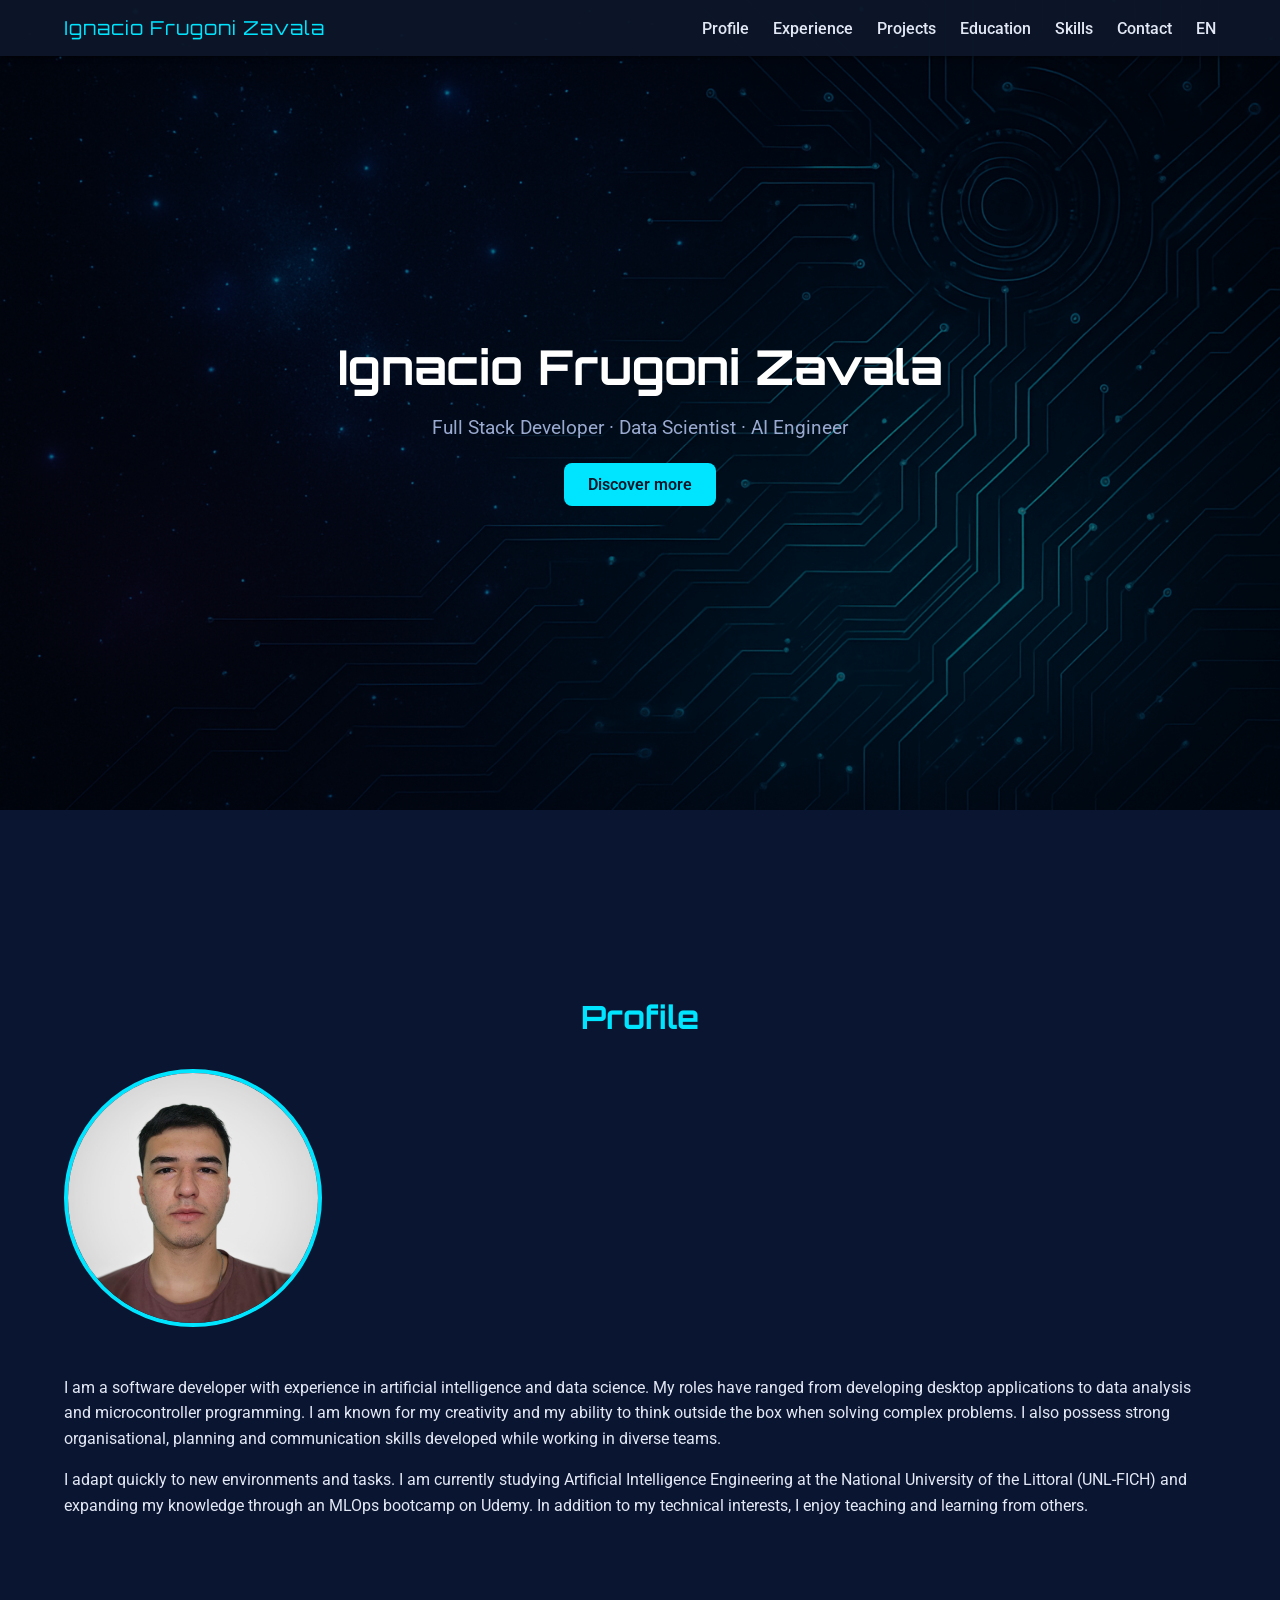
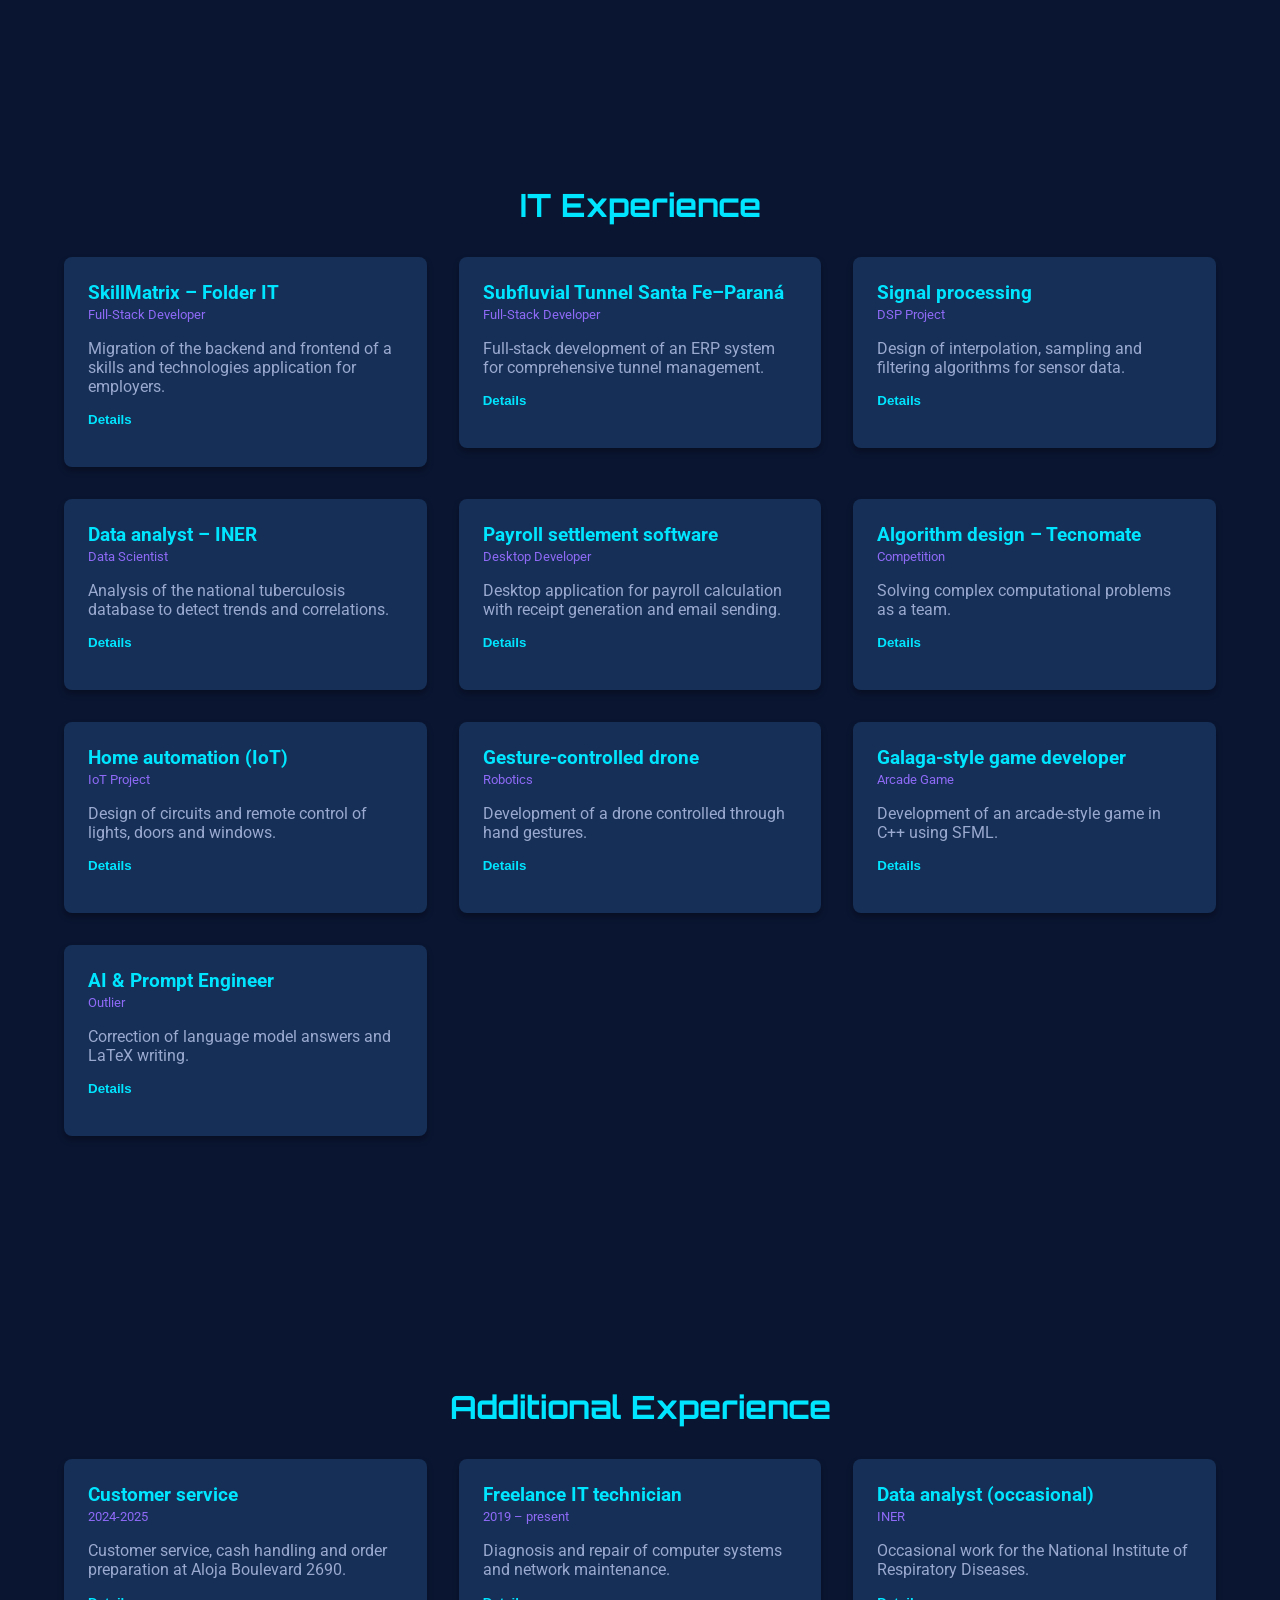
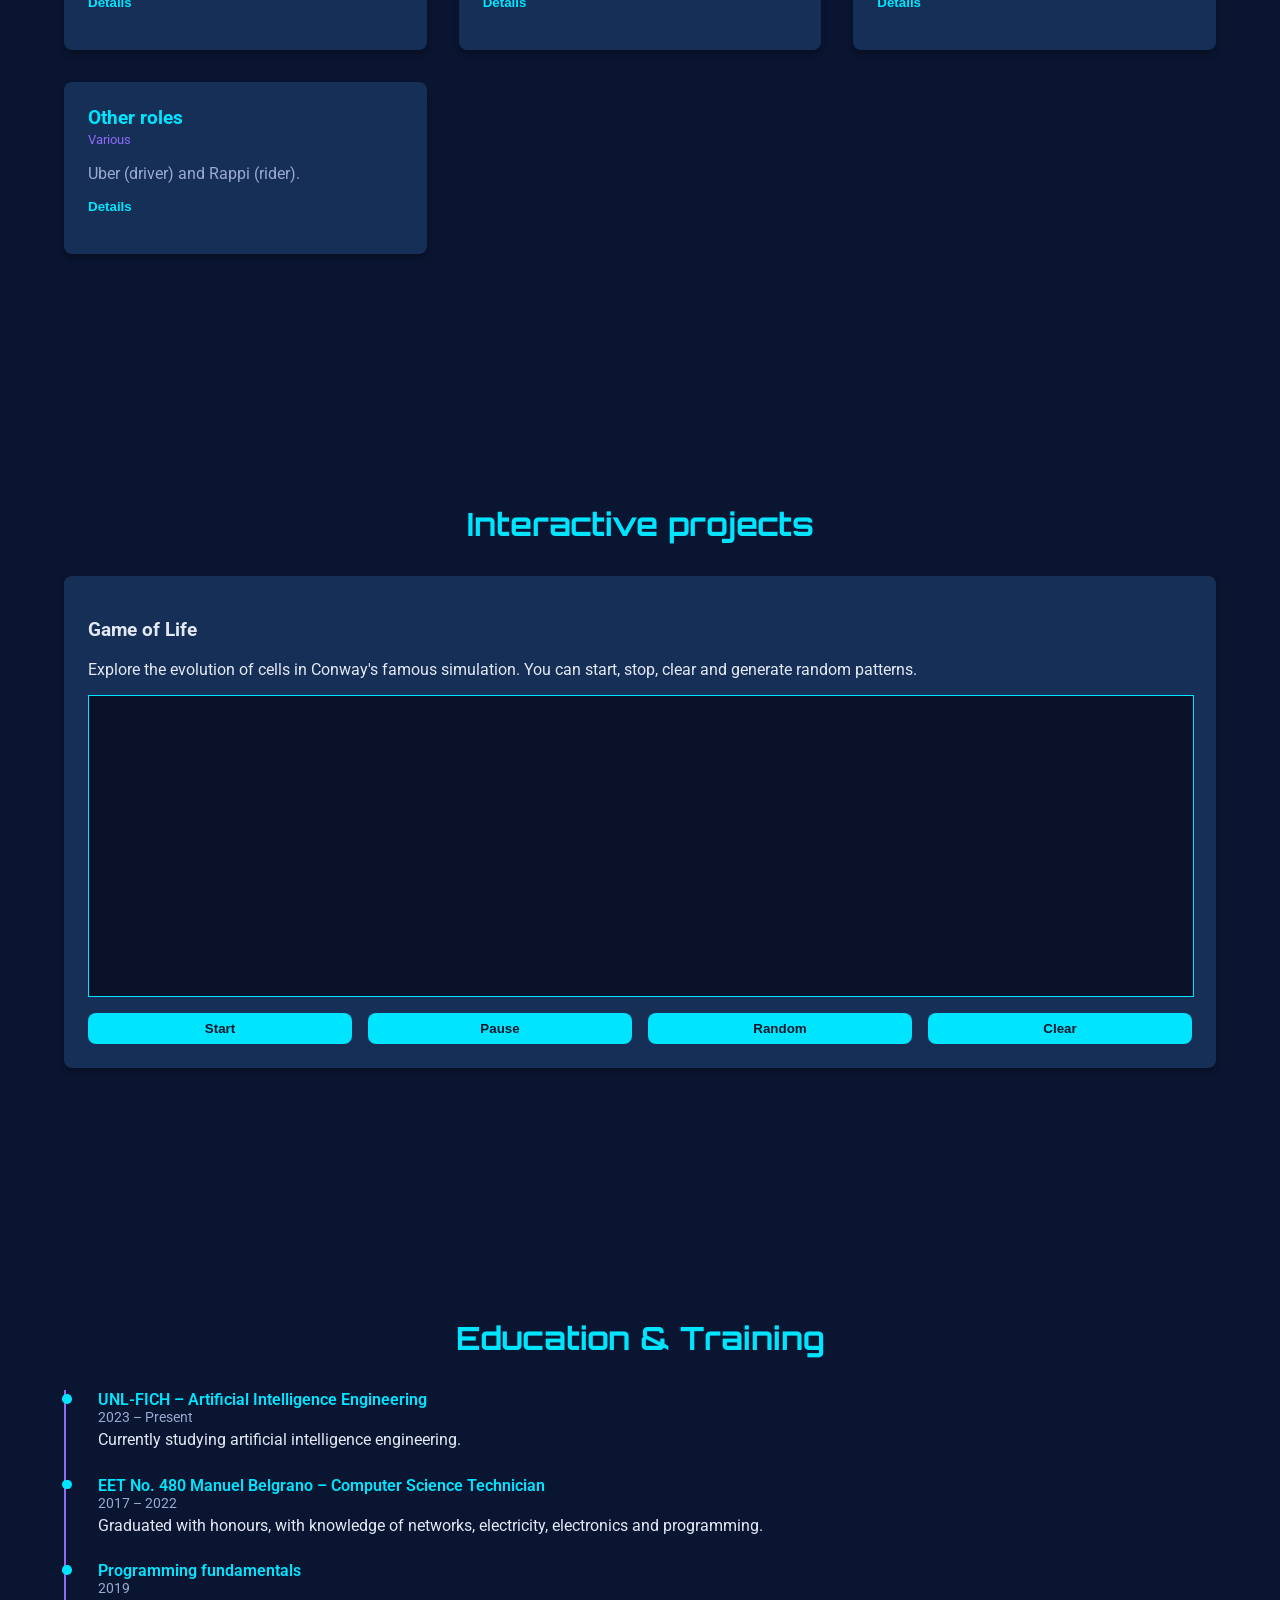
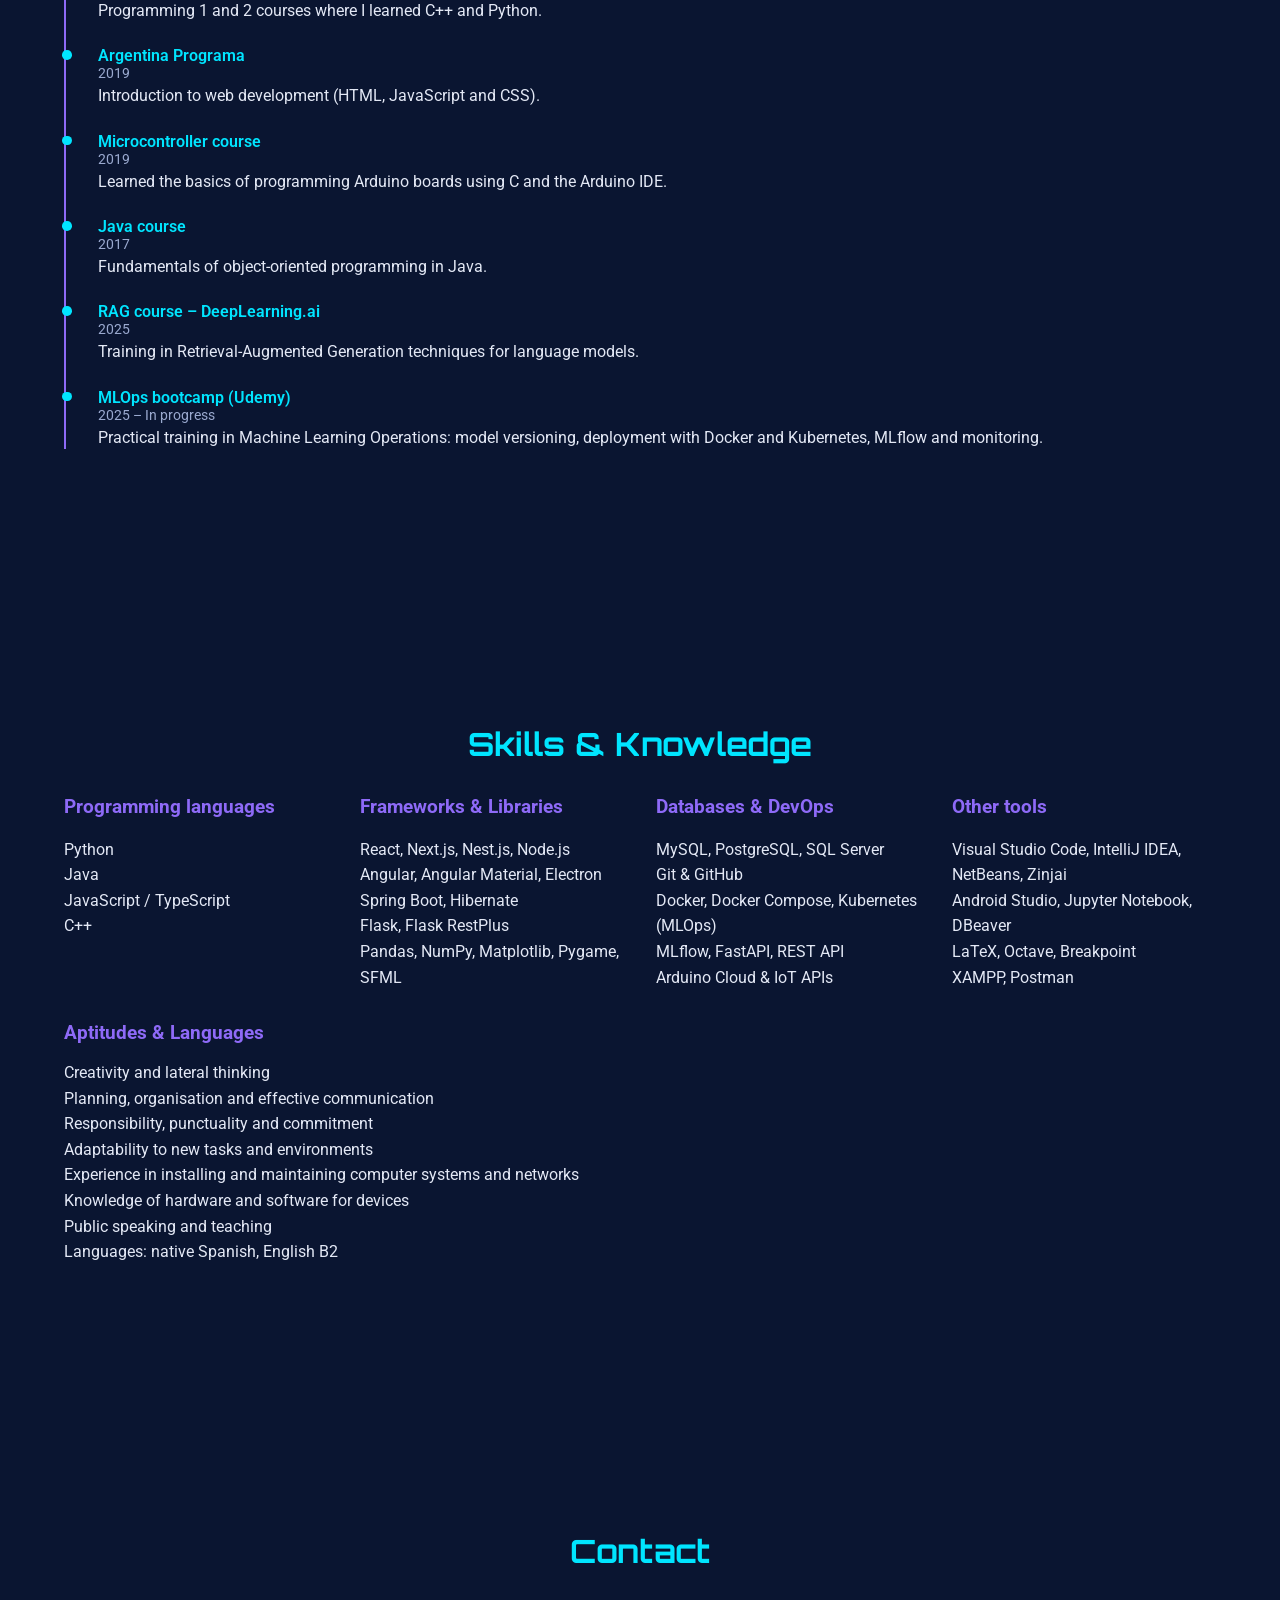
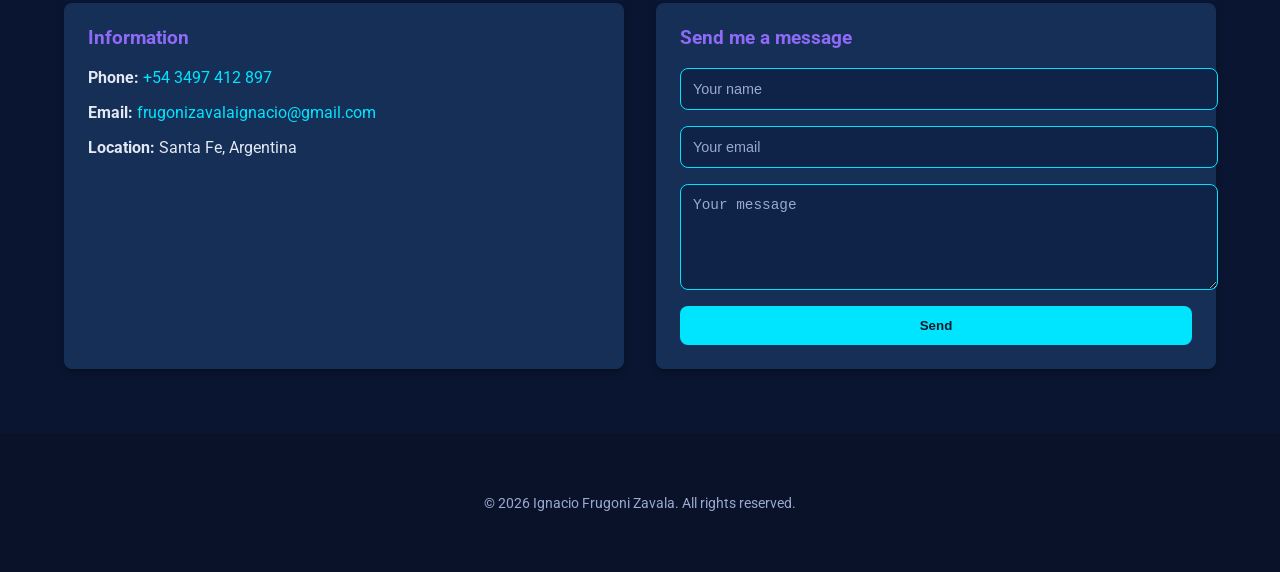
==== commit 71b92a82: "Update index.html" ====
--- a/index.html
+++ b/index.html
@@ -20,7 +20,7 @@
         <li><a href="#education">Education</a></li>
         <li><a href="#skills">Skills</a></li>
         <li><a href="#contact">Contact</a></li>
-        <li class="lang-switch"><a href="index.html" title="Ver en Español">ES</a></li>
+        <li class="lang-switch"><a href="index_es.html" title="Ver en Español">EN</a></li>
       </ul>
     </div>
   </nav>
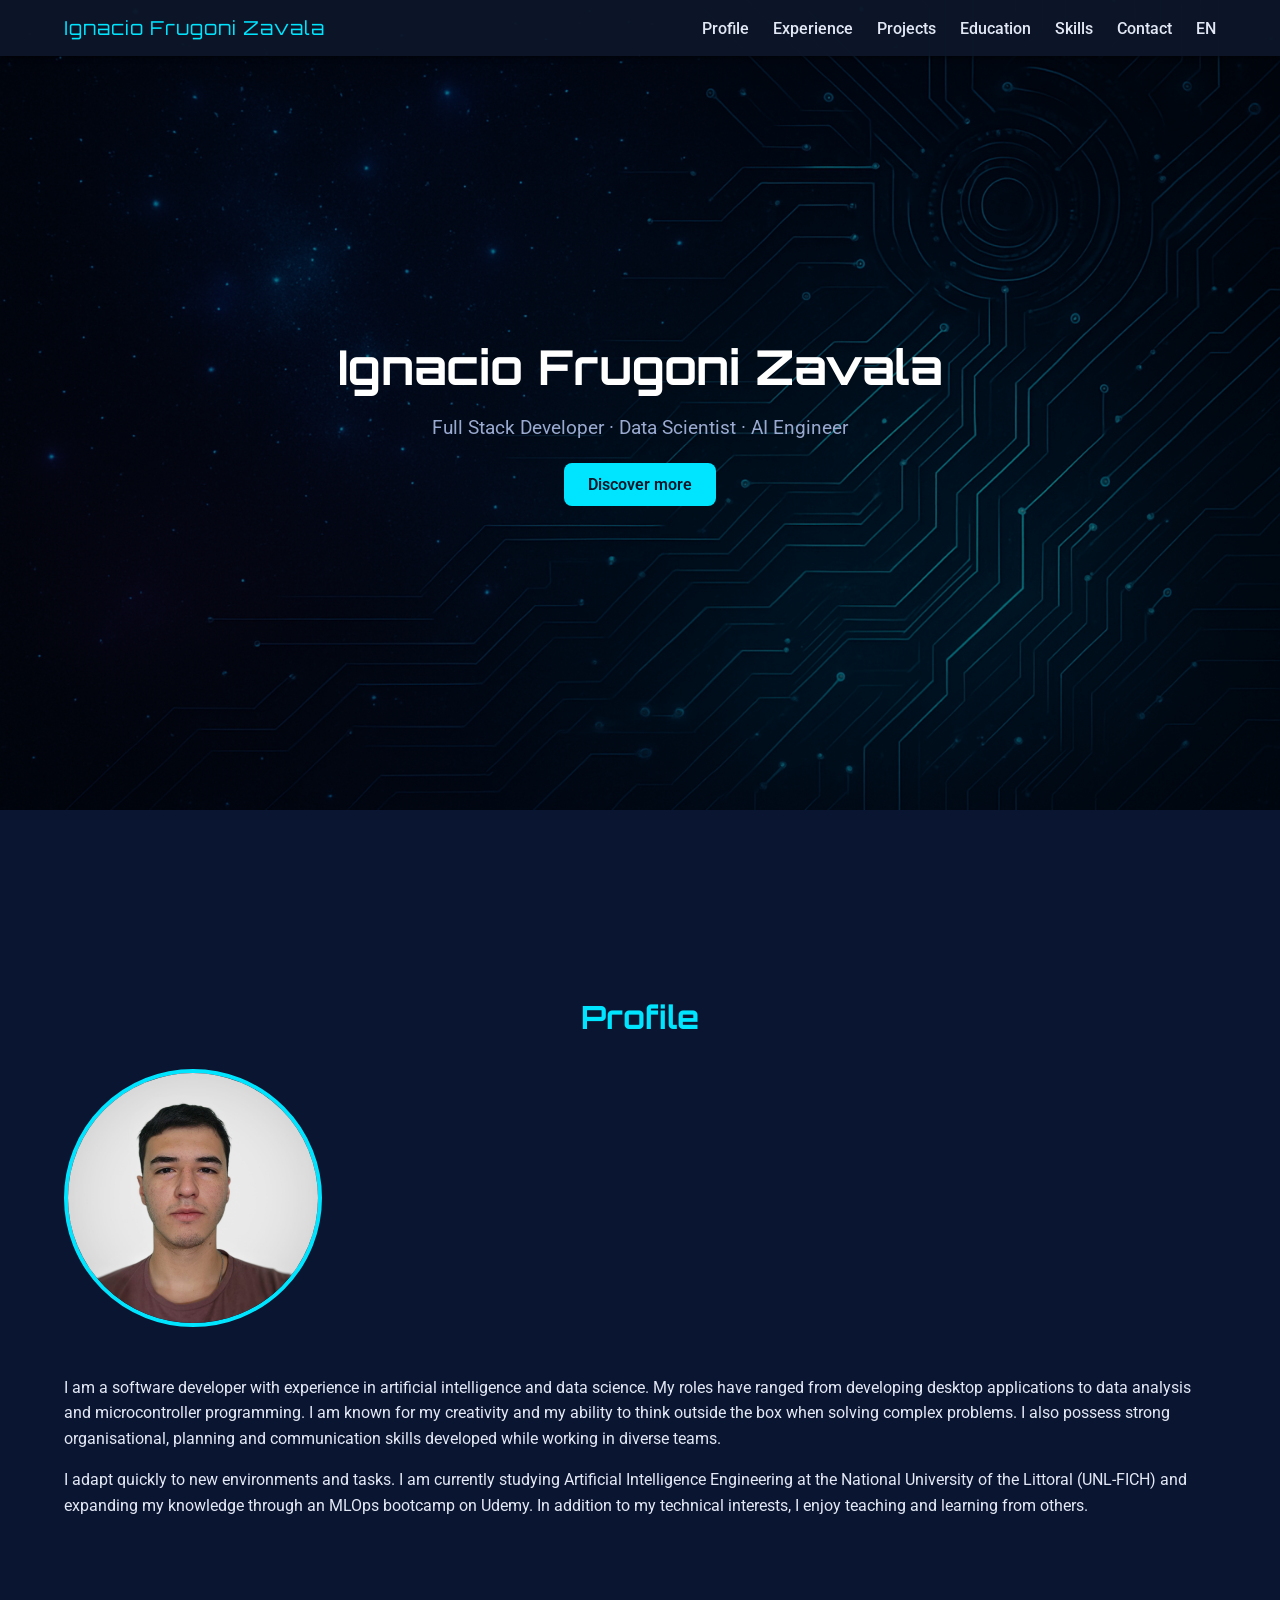
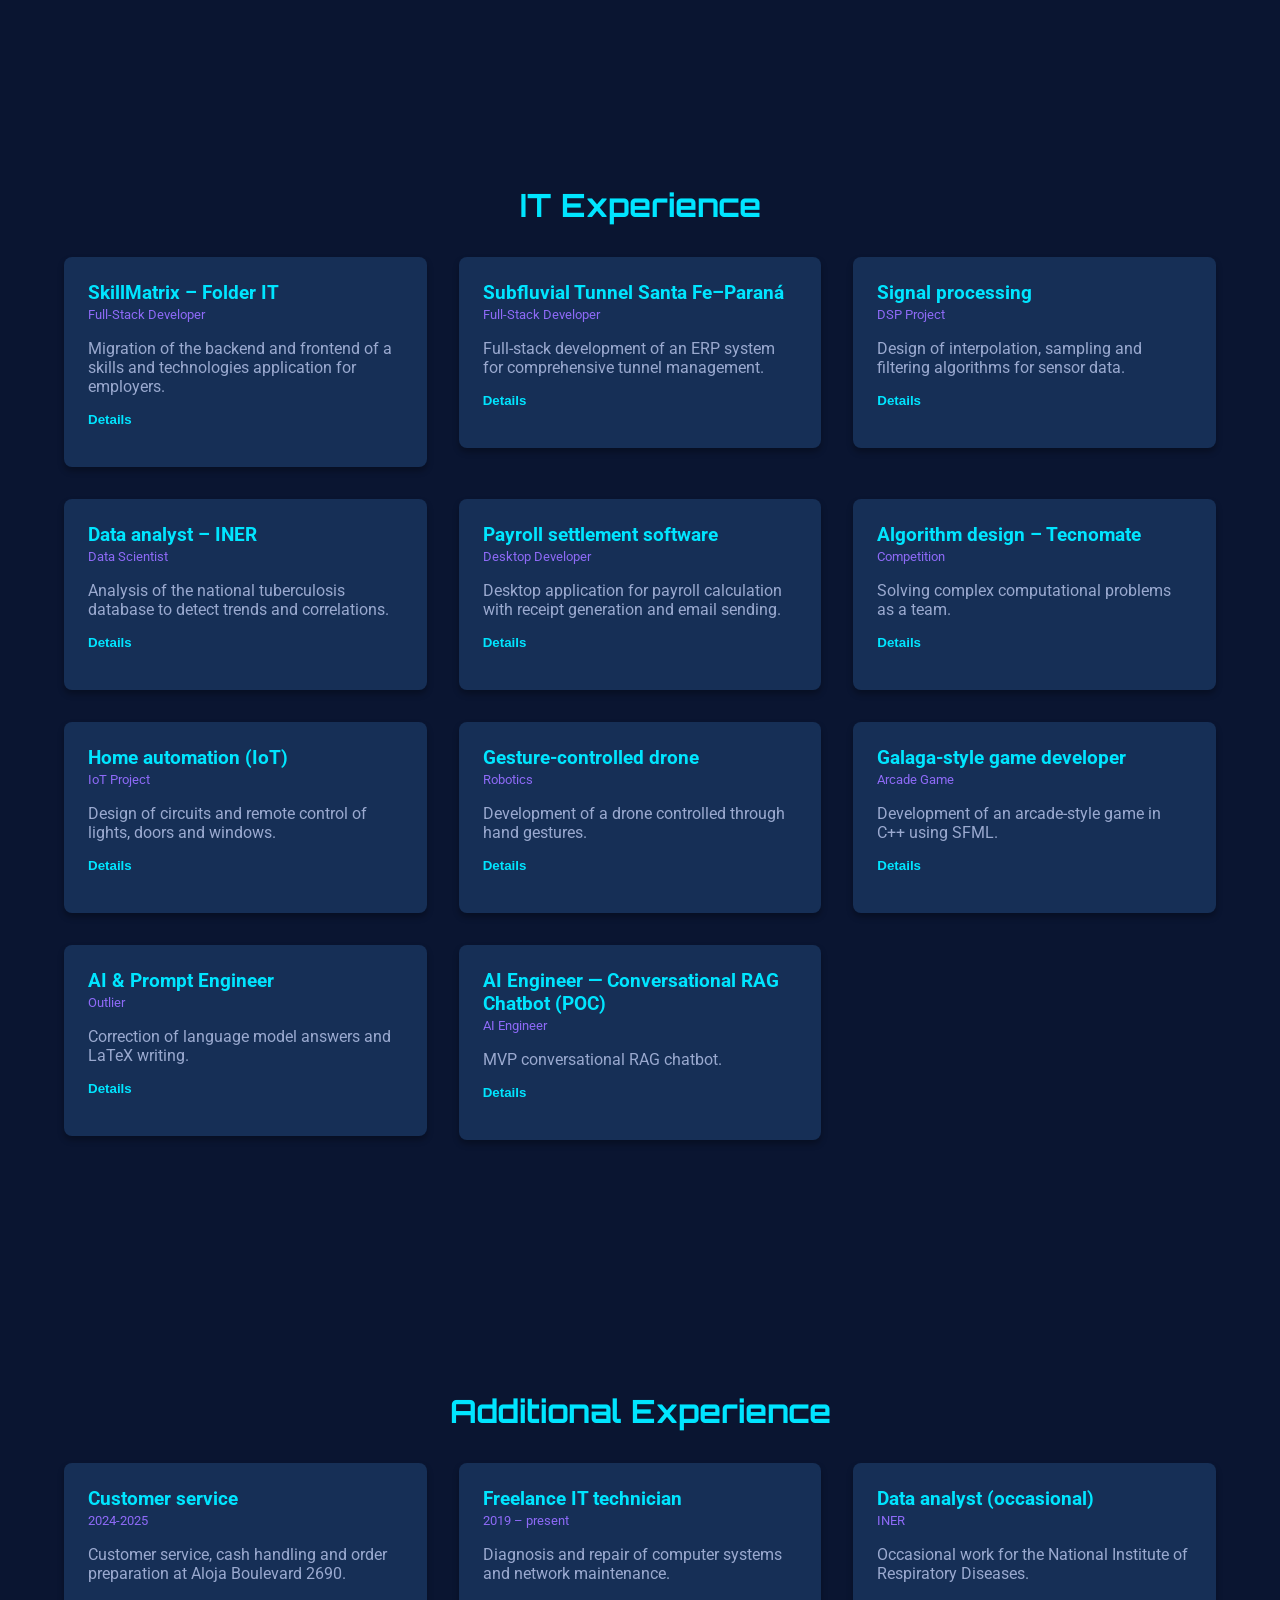
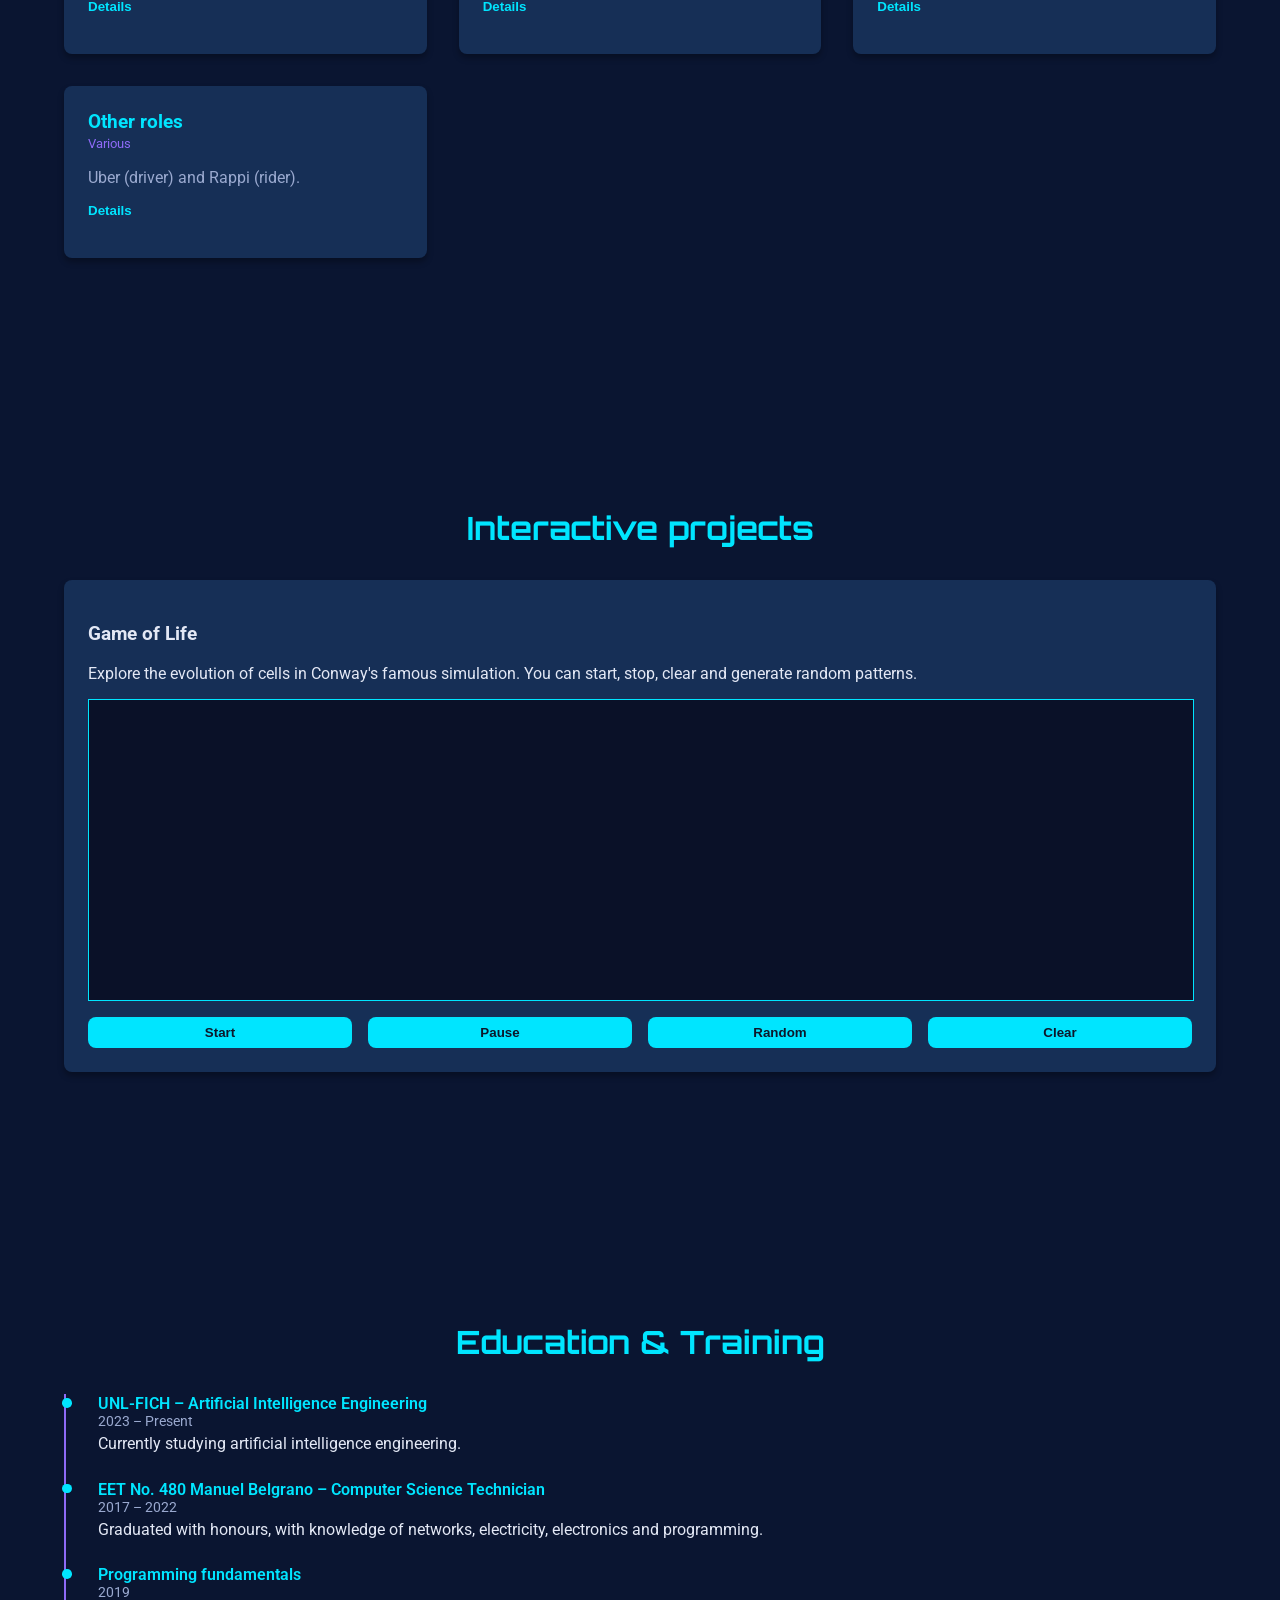
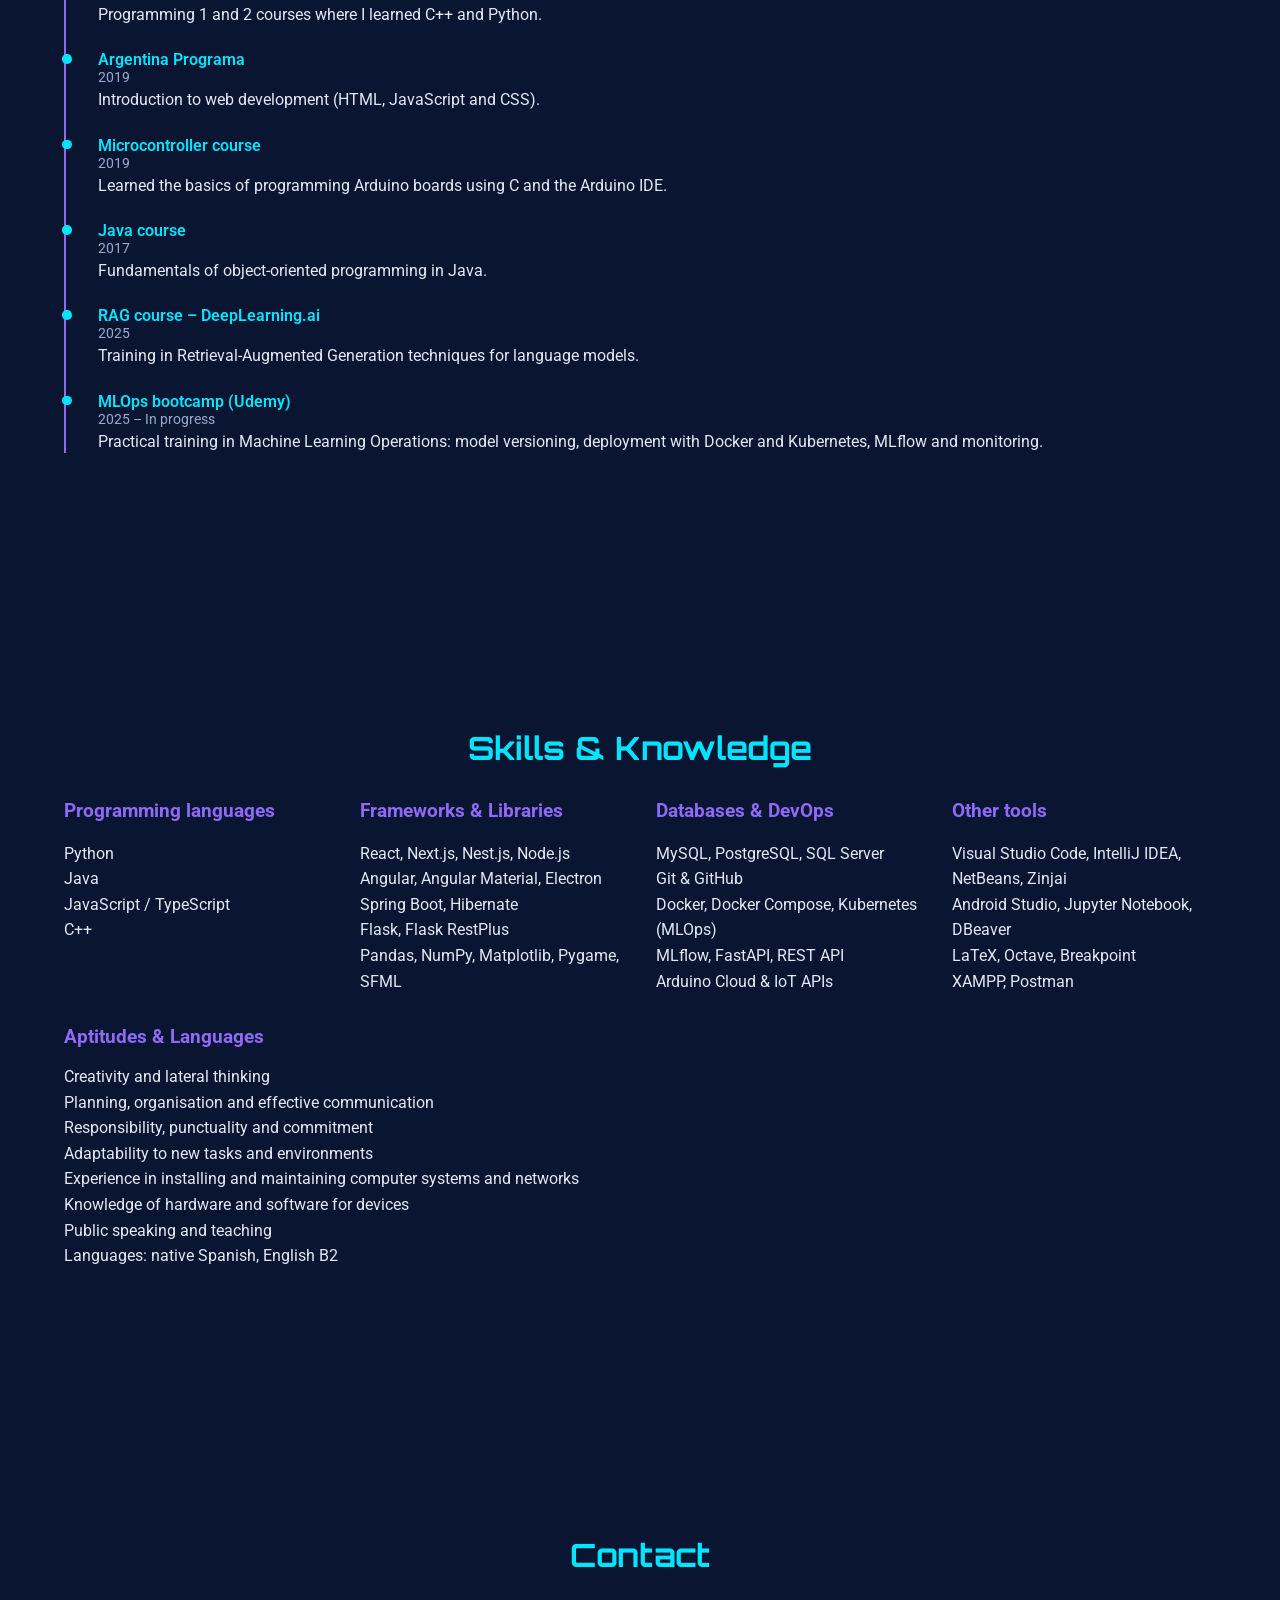
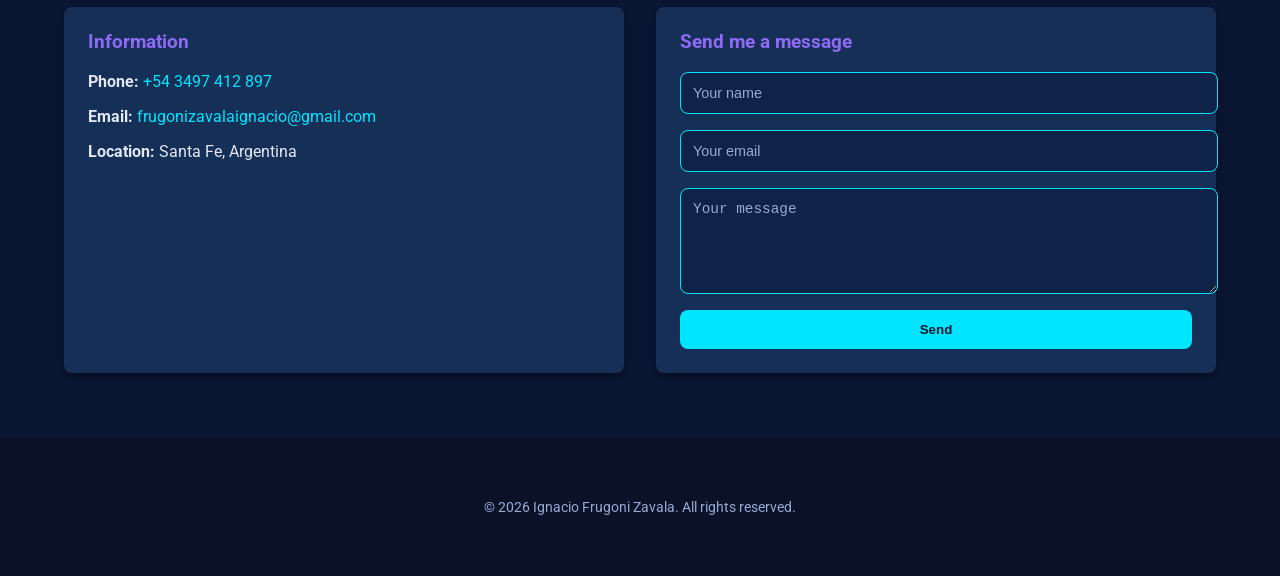
==== commit 142cf587: "Update index.html" ====
--- a/index.html
+++ b/index.html
@@ -201,6 +201,20 @@
               <p><strong>Team:</strong> Prompt reader, prompt solver and LaTeX writer.</p>
             </div>
           </div>
+           <!-- Conversational RAG Chatbot  -->
+          <div class="exp-card" title="Java, Spring Boot, Angular, Electron, SQL Server">
+            <div class="card-header">
+              <h3>AI Engineer — Conversational RAG Chatbot (POC)</h3>
+              <span class="tag">AI Engineer</span>
+            </div>
+            <p class="card-summary">MVP conversational RAG chatbot.</p>
+            <button class="toggle-btn">Details</button>
+            <div class="card-details">
+              <p><strong>Description:</strong> MVP conversational RAG chatbot enabling Administrative teams to query institutional procedures, regulations, and policies in natural language. Answers are grounded in the organization’s documentation—a large corpus of Word and PDF files—with page-level citations. Delivered iteratively across phases to improve precision, recall, grounding, and auditability..</p>
+              <p><strong>Technologies:</strong>Python, FastAPI, Pydantic (JSON schema/validation), pytest (golden tests), LLMs: OpenAI API, Gemini API, Orchestration: LangChain (Tools, Memory, Function Calling, TextSplitters), Search & Retrieval: PostgreSQL with pgvector (semantic), Whoosh/Elasticsearch (BM25 lexical, hybrid), Re-ranking: SentenceTransformers cross-encoder, Context Optimization: MMR/dedup, NLP/Metadata: spaCy, regex extractors, Pipelines & Ingestion: Apache Airflow (parameterized DAGs, retries/backfill, SLAs), Document Processing: PDF/DOCX parsing, OCR (e.g., Tesseract) for scanned PDFs, Evaluation: Ragas, DevOps: Docker, Git.</p>
+              <p><strong>Team:</strong> 1 product owner, 1 Tech Lead, 2 Software Engineers, 1 QA Engineer.</p>
+            </div>
+          </div>
         </div>
       </div>
     </section>
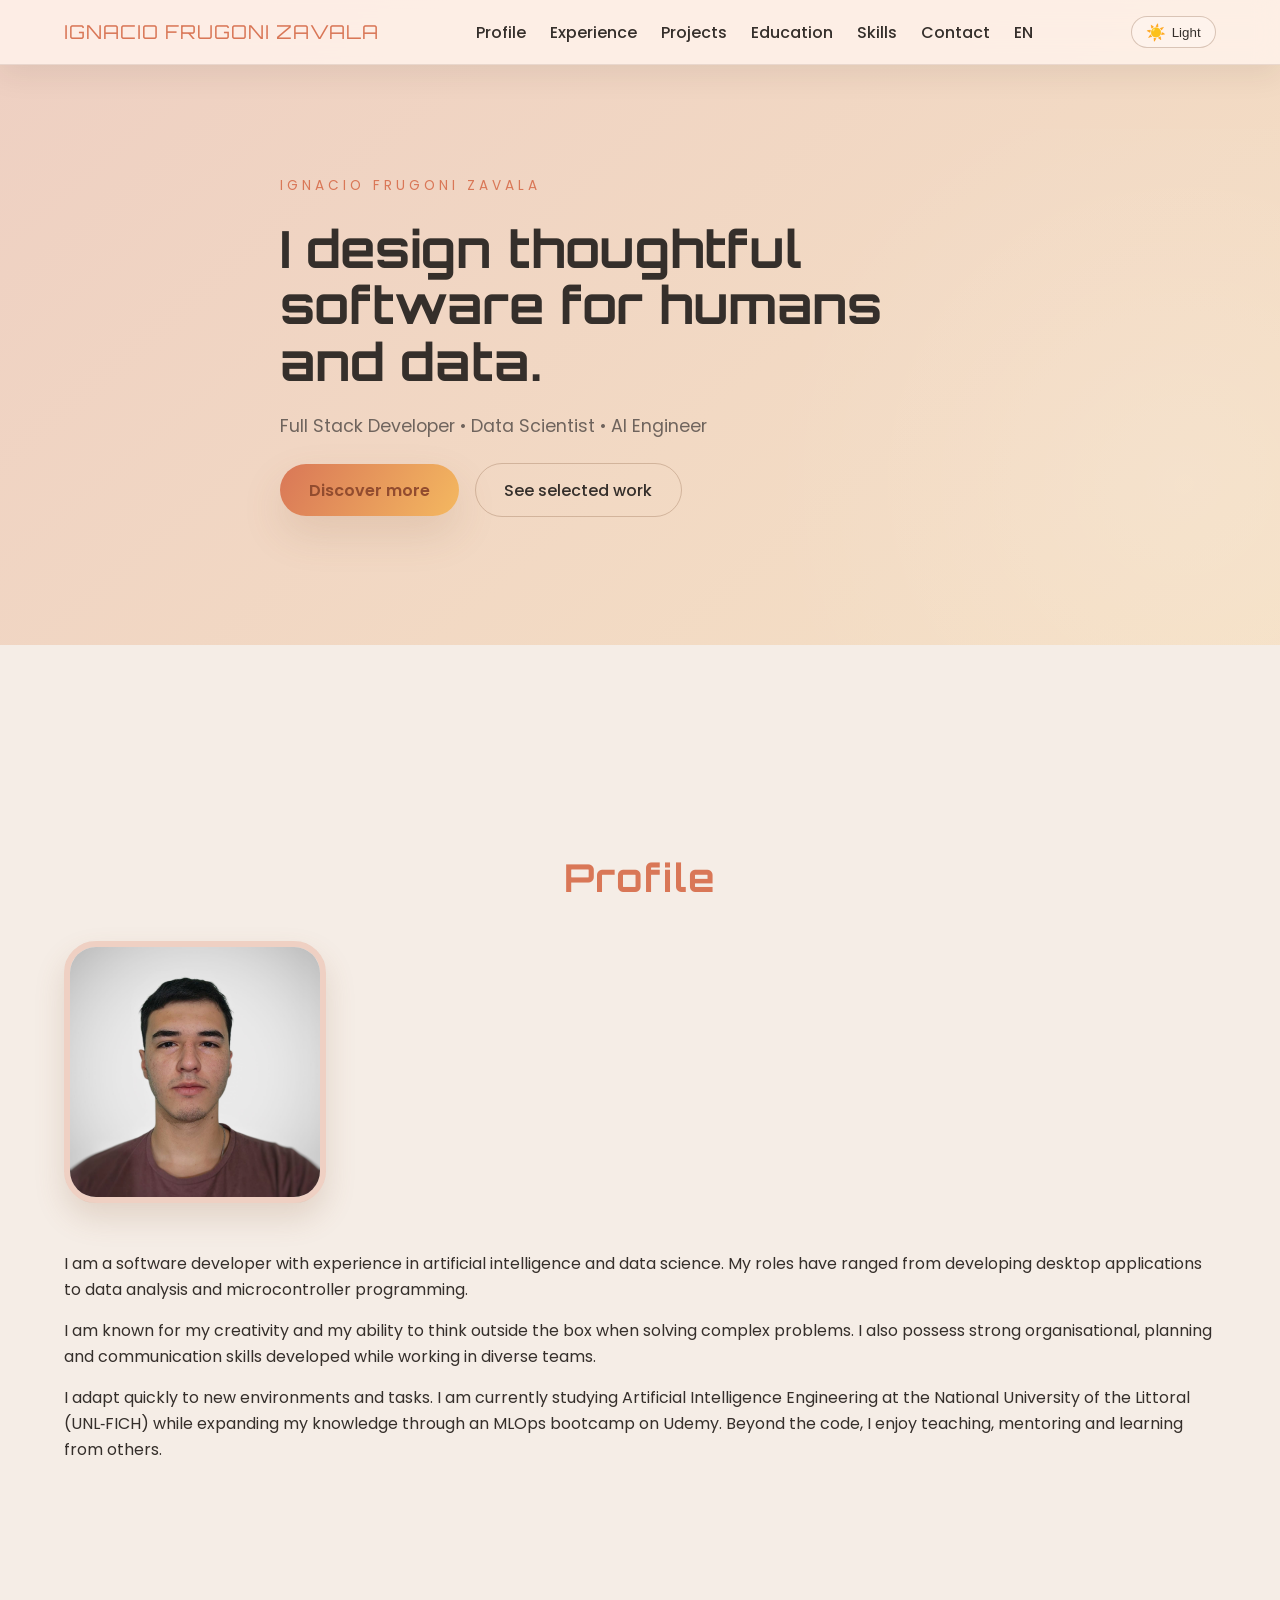
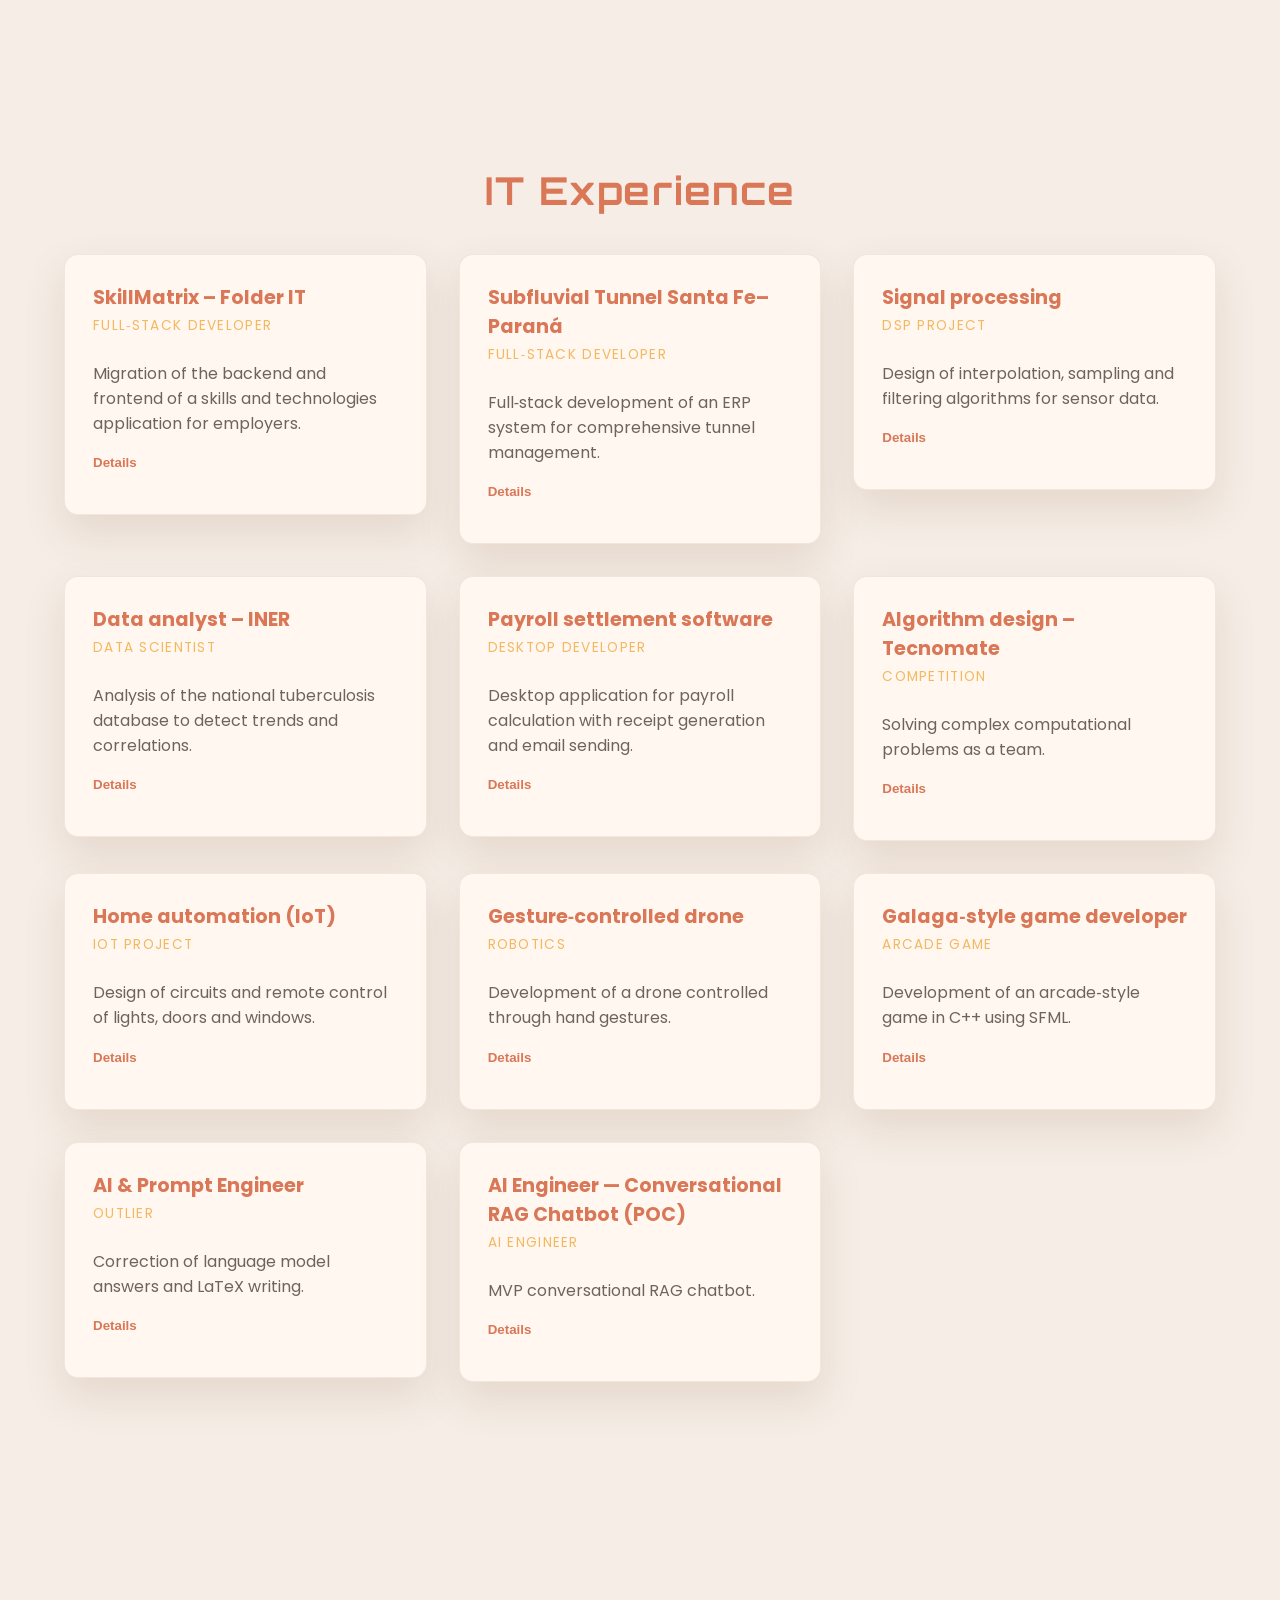
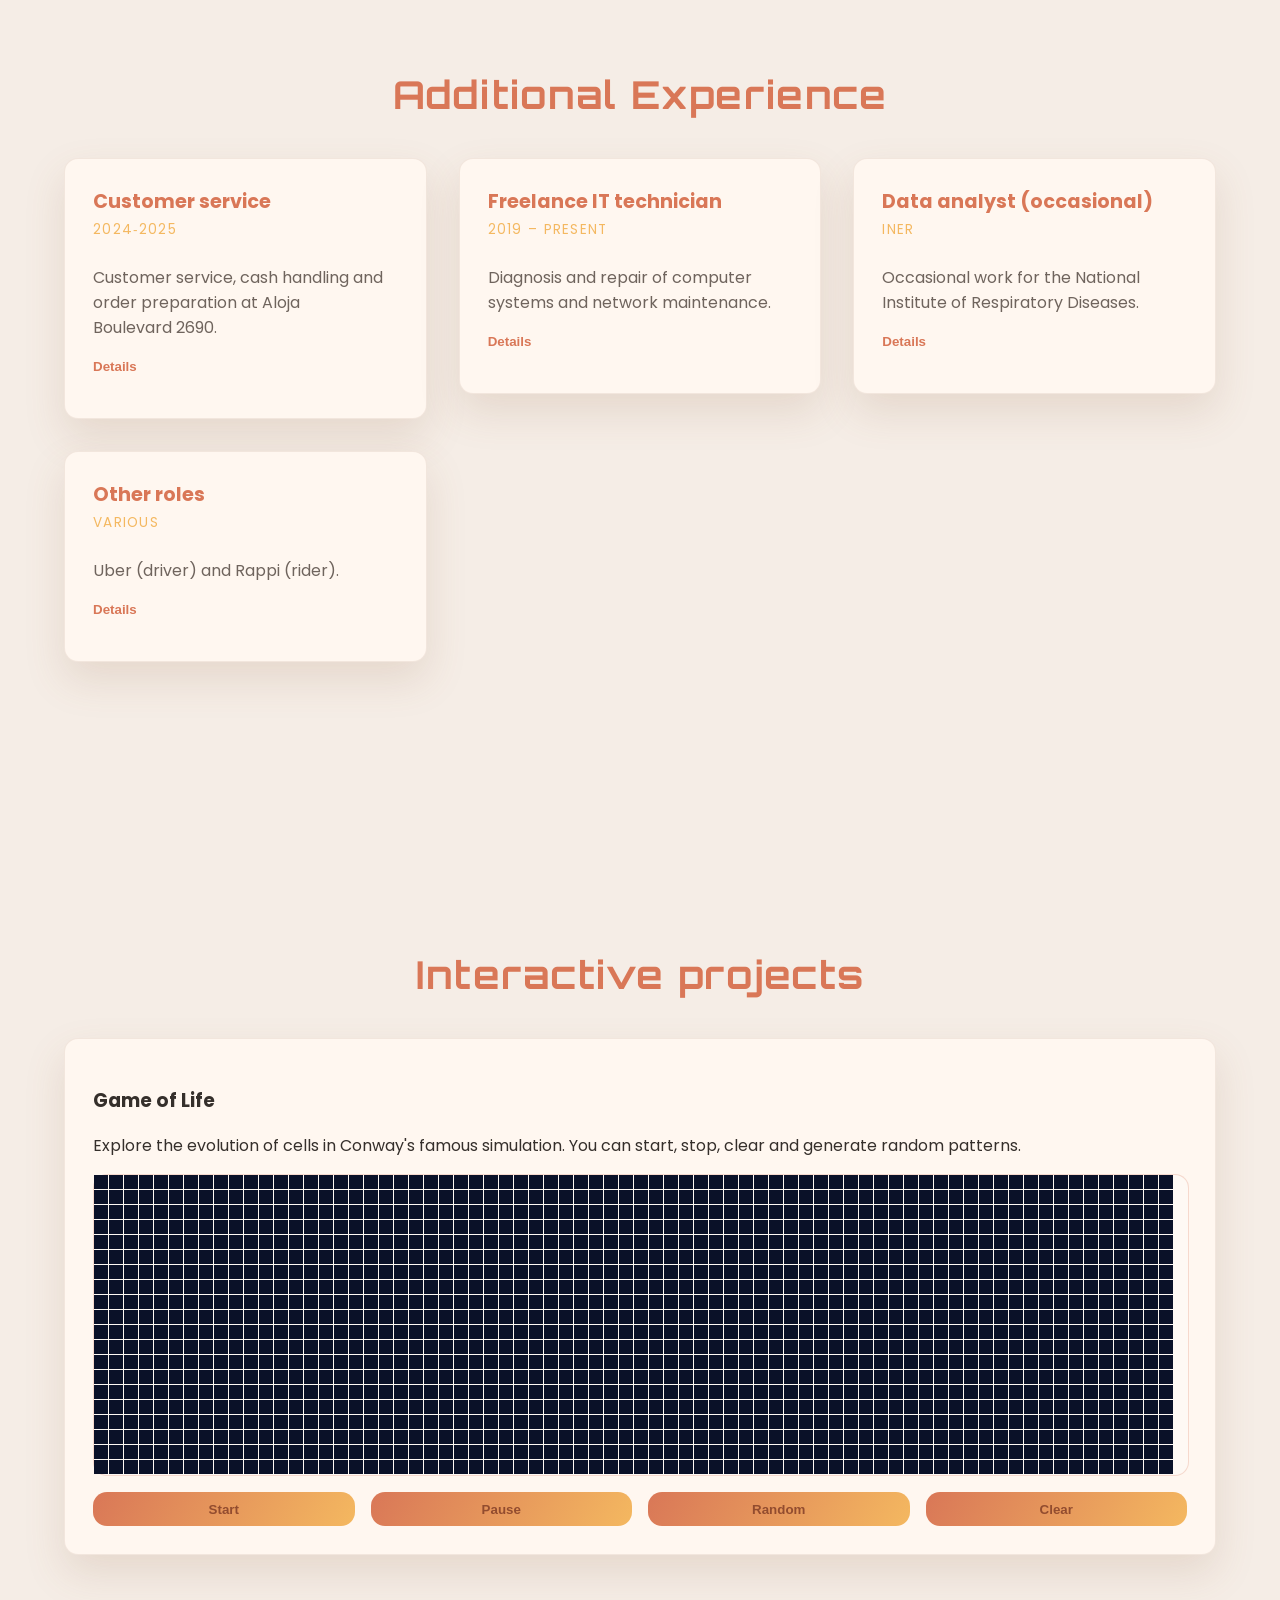
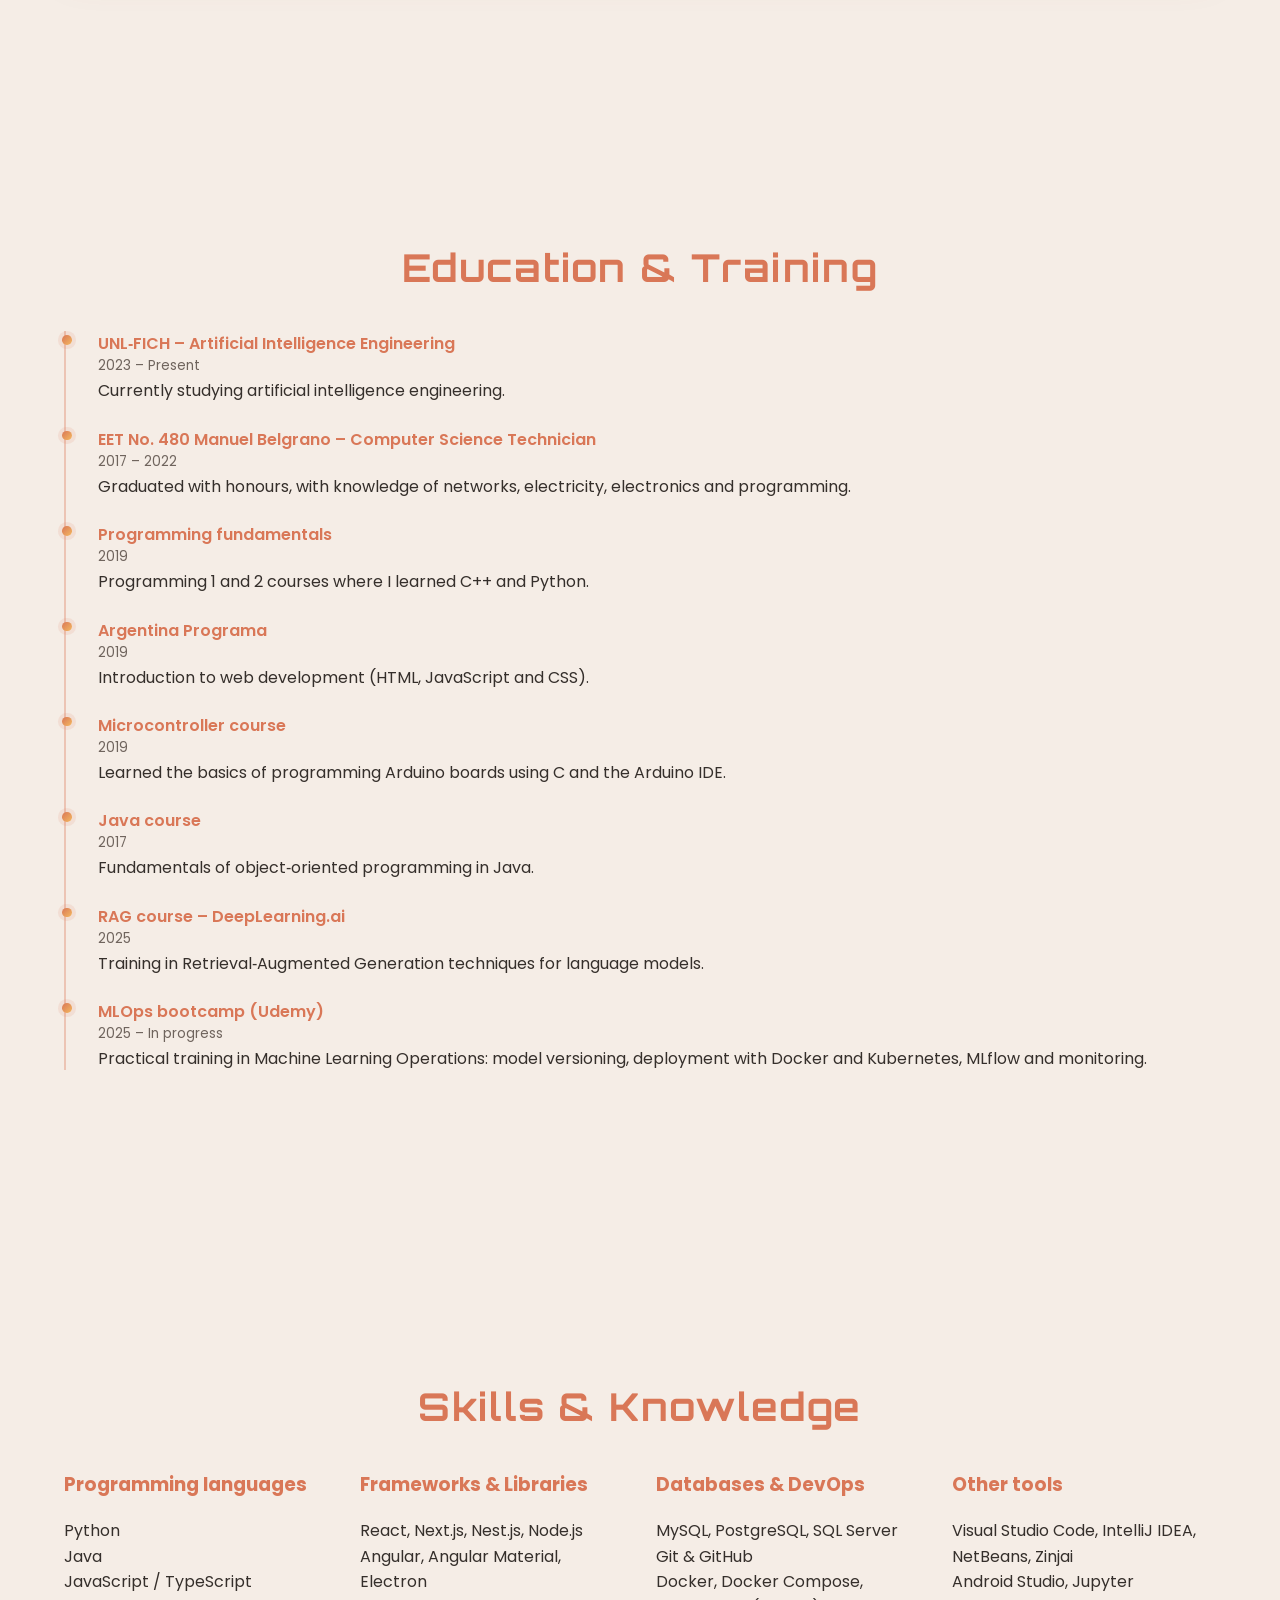
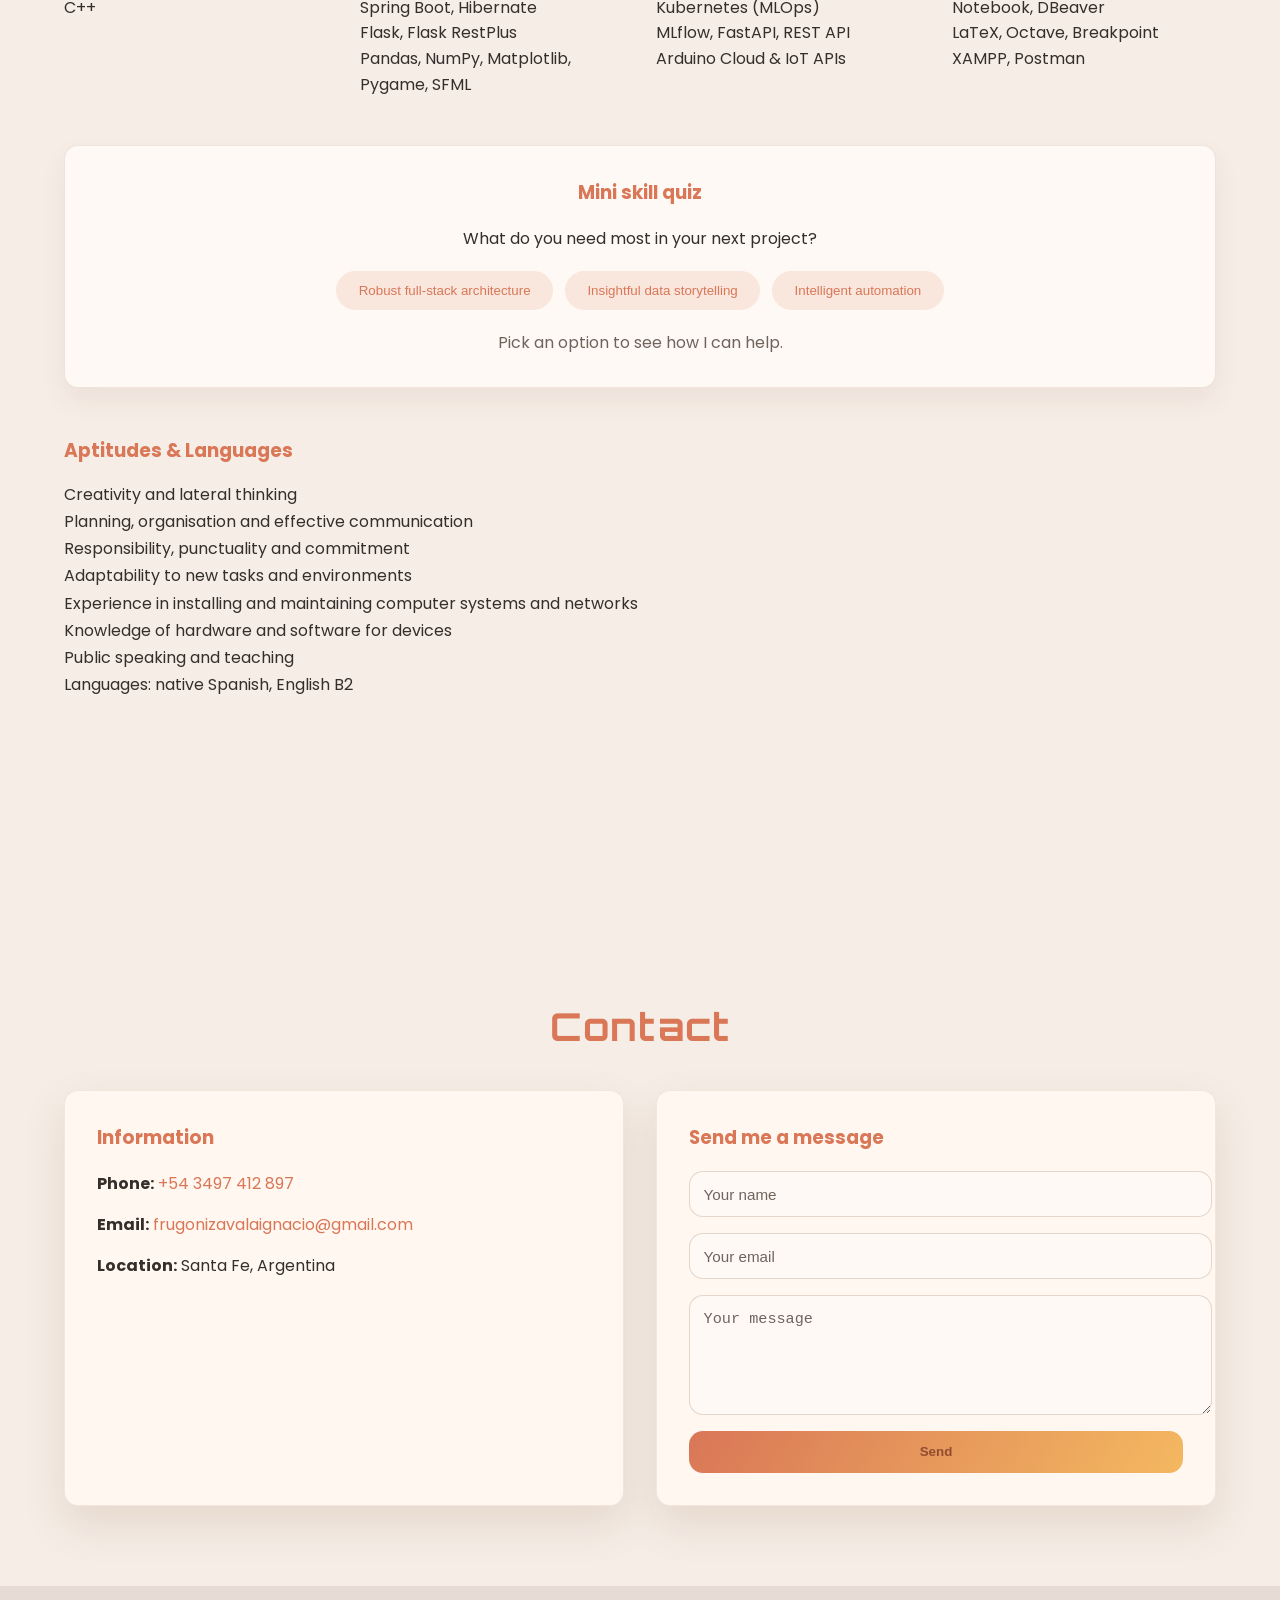
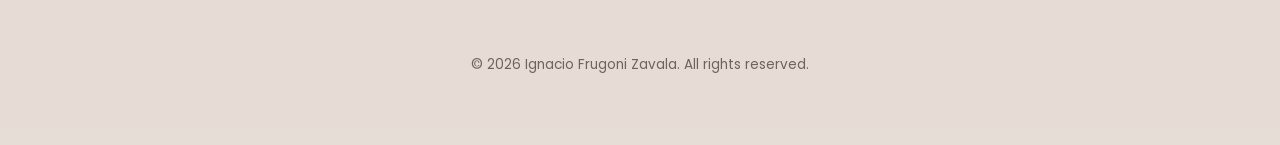
==== commit 70c62b04: "Refresh portfolio styling for 2025 trends" ====
--- a/index.html
+++ b/index.html
@@ -5,7 +5,7 @@
   <meta name="viewport" content="width=device-width, initial-scale=1.0">
   <title>Ignacio Frugoni Zavala – Portfolio</title>
   <!-- Google fonts -->
-  <link href="https://fonts.googleapis.com/css2?family=Orbitron:wght@400;700&family=Roboto:wght@300;400;500;700&display=swap" rel="stylesheet">
+  <link href="https://fonts.googleapis.com/css2?family=Orbitron:wght@400;700&family=Poppins:wght@300;400;500;600;700&display=swap" rel="stylesheet">
   <link rel="stylesheet" href="styles.css">
 </head>
 <body>
@@ -22,16 +22,23 @@
         <li><a href="#contact">Contact</a></li>
         <li class="lang-switch"><a href="index_es.html" title="Ver en Español">EN</a></li>
       </ul>
+      <button class="theme-toggle" id="themeToggle" type="button" aria-label="Toggle light and dark mode">
+        <span class="theme-icon" aria-hidden="true">☀️</span>
+        <span class="theme-label">Light</span>
+      </button>
     </div>
   </nav>
 
   <!-- Hero section -->
   <header class="hero">
-    <div class="hero-overlay"></div>
     <div class="hero-content container">
-      <h1>Ignacio&nbsp;Frugoni&nbsp;Zavala</h1>
-      <p class="subtitle">Full&nbsp;Stack&nbsp;Developer · Data&nbsp;Scientist · AI&nbsp;Engineer</p>
-      <a href="#about" class="cta-button">Discover more</a>
+      <p class="hero-eyebrow">IGNACIO FRUGONI ZAVALA</p>
+      <h1 class="hero-title">I design thoughtful software for humans and data.</h1>
+      <p class="hero-lead">Full Stack Developer • Data Scientist • AI Engineer</p>
+      <div class="hero-actions">
+        <a href="#about" class="cta-button">Discover more</a>
+        <a href="#projects" class="cta-secondary">See selected work</a>
+      </div>
     </div>
   </header>
 
@@ -46,10 +53,13 @@
           </div>
           <div class="about-info">
             <p>
-              I am a software developer with experience in artificial intelligence and data science. My roles have ranged from developing desktop applications to data analysis and microcontroller programming. I am known for my creativity and my ability to think outside the box when solving complex problems. I also possess strong organisational, planning and communication skills developed while working in diverse teams.
+              I am a software developer with experience in artificial intelligence and data science. My roles have ranged from developing desktop applications to data analysis and microcontroller programming.
             </p>
             <p>
-              I adapt quickly to new environments and tasks. I am currently studying Artificial Intelligence Engineering at the National University of the Littoral (UNL‑FICH) and expanding my knowledge through an MLOps bootcamp on Udemy. In addition to my technical interests, I enjoy teaching and learning from others.
+              I am known for my creativity and my ability to think outside the box when solving complex problems. I also possess strong organisational, planning and communication skills developed while working in diverse teams.
+            </p>
+            <p>
+              I adapt quickly to new environments and tasks. I am currently studying Artificial Intelligence Engineering at the National University of the Littoral (UNL‑FICH) while expanding my knowledge through an MLOps bootcamp on Udemy. Beyond the code, I enjoy teaching, mentoring and learning from others.
             </p>
           </div>
         </div>
@@ -389,6 +399,17 @@
             </ul>
           </div>
         </div>
+        <div class="skill-quiz" aria-live="polite">
+          <h3>Mini skill quiz</h3>
+          <p>What do you need most in your next project?</p>
+          <div class="quiz-options">
+            <button type="button" class="quiz-chip" data-answer="Full-stack architecture" data-message="I'll map the journey from idea to production with clean architecture, CI/CD and resilient deployments.">Robust full-stack architecture</button>
+            <button type="button" class="quiz-chip" data-answer="Data storytelling" data-message="We'll turn messy datasets into dashboards and narratives that spark decisions.">Insightful data storytelling</button>
+            <button type="button" class="quiz-chip" data-answer="Intelligent automation" data-message="I'll prototype intelligent agents and automations that save hours of manual work.">Intelligent automation</button>
+          </div>
+          <p class="quiz-result" id="quizResult">Pick an option to see how I can help.</p>
+        </div>
+
         <div class="aptitudes">
           <h3>Aptitudes &amp; Languages</h3>
           <ul>
--- a/styles.css
+++ b/styles.css
@@ -7,15 +7,31 @@
 
 /* Root variables for easy theming */
 :root {
-  /* Updated colour palette for a brighter, futuristic look */
-  --bg-color: #0a1531;             /* dark navy background */
-  --card-color: #162f56;           /* slightly lighter card background */
-  --accent-color: #00e5ff;         /* bright cyan for highlights */
-  --secondary-accent: #8e6af7;     /* electric purple for secondary accents */
-  --text-color: #e3e8f5;           /* pale off‑white for primary text */
-  --muted-text: #9aa9cf;           /* muted grey‑blue for secondary text */
-  --border-radius: 8px;
-  --transition-speed: 0.3s;
+  --bg-color: #f5ede6;
+  --bg-alt: #fef9f4;
+  --card-color: #fff7f0;
+  --surface-strong: rgba(255, 243, 235, 0.85);
+  --accent-color: #d97757;
+  --secondary-accent: #f4b860;
+  --accent-contrast: #924c2f;
+  --text-color: #352f2b;
+  --muted-text: #6f645d;
+  --border-radius: 14px;
+  --shadow-soft: 0 18px 40px rgba(140, 94, 63, 0.15);
+  --transition-speed: 0.35s;
+}
+
+[data-theme="dark"] {
+  --bg-color: #161312;
+  --bg-alt: #1d1916;
+  --card-color: #221d1a;
+  --surface-strong: rgba(26, 22, 20, 0.8);
+  --accent-color: #f4b860;
+  --secondary-accent: #d97757;
+  --accent-contrast: #fbe3c2;
+  --text-color: #f5ede6;
+  --muted-text: #c4b9b1;
+  --shadow-soft: 0 22px 44px rgba(0, 0, 0, 0.4);
 }
 
 html, body {
@@ -23,7 +39,7 @@
   padding: 0;
   height: 100%;
   scroll-behavior: smooth;
-  font-family: 'Roboto', sans-serif;
+  font-family: 'Poppins', sans-serif;
   color: var(--text-color);
   background-color: var(--bg-color);
 }
@@ -43,8 +59,10 @@
   left: 0;
   right: 0;
   z-index: 1000;
-  background-color: rgba(13, 23, 42, 0.95);
-  box-shadow: 0 2px 4px rgba(0,0,0,0.5);
+  background-color: var(--surface-strong);
+  backdrop-filter: blur(12px);
+  border-bottom: 1px solid rgba(120, 90, 70, 0.15);
+  box-shadow: 0 10px 30px rgba(52, 36, 24, 0.08);
 }
 .nav-wrapper {
   display: flex;
@@ -57,6 +75,7 @@
   font-size: 1.2rem;
   letter-spacing: 1px;
   color: var(--accent-color);
+  text-transform: uppercase;
 }
 .nav-links {
   list-style: none;
@@ -65,92 +84,174 @@
   margin: 0;
   padding: 0;
 }
+
 .nav-links a {
   text-decoration: none;
   color: var(--text-color);
   font-weight: 500;
   position: relative;
-  padding-bottom: 4px;
+  padding: 0.25rem 0;
   transition: color var(--transition-speed);
 }
-.nav-links a:hover {
-  color: var(--accent-color);
-}
+
 .nav-links a::after {
   content: '';
   position: absolute;
   left: 0;
   bottom: 0;
-  width: 0;
+  width: 100%;
   height: 2px;
-  background-color: var(--accent-color);
-  transition: width var(--transition-speed);
-}
-.nav-links a:hover::after {
-  width: 100%;
+  background: linear-gradient(90deg, var(--accent-color), var(--secondary-accent));
+  transform: scaleX(0);
+  transform-origin: left;
+  transition: transform var(--transition-speed);
+}
+
+.nav-links a:hover {
+  color: var(--accent-color);
+}
+
+.nav-links a:hover::after,
+.nav-links a:focus-visible::after {
+  transform: scaleX(1);
+}
+
+.theme-toggle {
+  display: inline-flex;
+  align-items: center;
+  gap: 0.35rem;
+  padding: 0.35rem 0.9rem;
+  border-radius: 999px;
+  border: 1px solid rgba(148, 110, 82, 0.35);
+  background-color: rgba(255, 255, 255, 0.25);
+  color: var(--text-color);
+  font-weight: 500;
+  cursor: pointer;
+  transition: transform var(--transition-speed), background-color var(--transition-speed), border-color var(--transition-speed);
+}
+
+.theme-toggle:hover,
+.theme-toggle:focus-visible {
+  background-color: rgba(217, 119, 87, 0.18);
+  border-color: rgba(217, 119, 87, 0.45);
+  transform: translateY(-2px);
+}
+
+.theme-icon {
+  font-size: 1rem;
 }
 
 /* Hero section */
 .hero {
   position: relative;
-  height: 90vh;
-  background-image: url('assets/background.png');
-  background-size: cover;
-  background-position: center;
-  display: flex;
-  align-items: center;
-  justify-content: center;
-  text-align: center;
-  color: #fff;
-}
-.hero-overlay {
+  padding: 9rem 0 6rem;
+  background: linear-gradient(140deg, rgba(217, 119, 87, 0.25), rgba(244, 184, 96, 0.25));
+  overflow: hidden;
+}
+
+[data-theme="dark"] .hero {
+  background: linear-gradient(140deg, rgba(244, 184, 96, 0.18), rgba(217, 119, 87, 0.18));
+}
+
+.hero::after {
+  content: '';
   position: absolute;
-  top: 0;
-  left: 0;
-  right: 0;
-  bottom: 0;
-  background: rgba(0,0,0,0.5);
-}
+  inset: 20% -40% -30% 45%;
+  background: radial-gradient(circle at center, rgba(255, 255, 255, 0.35), transparent 60%);
+  opacity: 0.4;
+  pointer-events: none;
+}
+
 .hero-content {
   position: relative;
   z-index: 1;
-}
-.hero h1 {
+  display: flex;
+  flex-direction: column;
+  gap: 1.5rem;
+  max-width: 720px;
+}
+
+.hero-eyebrow {
+  font-size: 0.85rem;
+  letter-spacing: 0.25rem;
+  text-transform: uppercase;
+  color: var(--accent-color);
+  margin: 0;
+}
+
+.hero-title {
   font-family: 'Orbitron', sans-serif;
-  font-size: 3rem;
-  margin-bottom: 0.5rem;
-}
-.hero .subtitle {
-  font-size: 1.2rem;
-  margin-bottom: 1.5rem;
+  font-size: clamp(2.5rem, 4vw, 3.5rem);
+  line-height: 1.1;
+  margin: 0;
+}
+
+.hero-lead {
+  font-size: 1.1rem;
   color: var(--muted-text);
-}
+  margin: 0;
+}
+
+.hero-actions {
+  display: flex;
+  flex-wrap: wrap;
+  gap: 1rem;
+  align-items: center;
+}
+
 .cta-button {
-  display: inline-block;
-  padding: 0.75rem 1.5rem;
-  background-color: var(--accent-color);
-  color: #0d172a;
+  display: inline-flex;
+  align-items: center;
+  justify-content: center;
+  padding: 0.85rem 1.8rem;
+  background: linear-gradient(120deg, var(--accent-color), var(--secondary-accent));
+  color: var(--accent-contrast);
   font-weight: 600;
-  border-radius: var(--border-radius);
+  border-radius: 999px;
   text-decoration: none;
-  transition: background-color var(--transition-speed), transform var(--transition-speed);
-}
-.cta-button:hover {
-  background-color: var(--secondary-accent);
+  box-shadow: var(--shadow-soft);
+  transition: transform var(--transition-speed), box-shadow var(--transition-speed);
+}
+
+.cta-button:hover,
+.cta-button:focus-visible {
+  transform: translateY(-4px);
+  box-shadow: 0 22px 44px rgba(148, 90, 58, 0.3);
+}
+
+.cta-secondary {
+  display: inline-flex;
+  align-items: center;
+  justify-content: center;
+  padding: 0.85rem 1.8rem;
+  border-radius: 999px;
+  border: 1px solid rgba(148, 110, 82, 0.35);
+  text-decoration: none;
+  color: var(--text-color);
+  font-weight: 500;
+  transition: transform var(--transition-speed), border-color var(--transition-speed), color var(--transition-speed);
+}
+
+.cta-secondary:hover,
+.cta-secondary:focus-visible {
   transform: translateY(-3px);
+  border-color: rgba(217, 119, 87, 0.65);
+  color: var(--accent-color);
 }
 
 /* Sections */
 .section {
-  padding: 4rem 0 2rem;
+  padding: 5rem 0 3rem;
   margin-top: 4rem;
 }
+
 .section h2 {
   font-family: 'Orbitron', sans-serif;
-  font-size: 2rem;
-  margin-bottom: 2rem;
+  font-size: clamp(2rem, 3vw, 2.6rem);
+  margin-bottom: 2.5rem;
   color: var(--accent-color);
   text-align: center;
+  letter-spacing: 0.08rem;
 }
 
 /* About */
@@ -162,9 +263,10 @@
 }
 .about-photo img {
   max-width: 250px;
-  border-radius: 50%;
-  border: 4px solid var(--accent-color);
+  border-radius: 32px;
+  border: 6px solid rgba(217, 119, 87, 0.25);
   display: block;
+  box-shadow: 0 15px 30px rgba(140, 94, 63, 0.18);
 }
 .about-info p {
   margin-bottom: 1rem;
@@ -182,54 +284,49 @@
 .exp-card {
   background-color: var(--card-color);
   border-radius: var(--border-radius);
-  padding: 1.5rem;
-  box-shadow: 0 4px 6px rgba(0,0,0,0.3);
+  padding: 1.75rem;
+  box-shadow: var(--shadow-soft);
   display: flex;
   flex-direction: column;
   position: relative;
   overflow: hidden;
-  transition: transform var(--transition-speed), box-shadow var(--transition-speed);
-
-  /* Permite al usuario saber que puede hacer clic en cualquier parte de la tarjeta */
+  transition: transform var(--transition-speed), box-shadow var(--transition-speed), border var(--transition-speed);
+  border: 1px solid rgba(148, 110, 82, 0.12);
+
   cursor: pointer;
-
-  /* Decorative line that appears on hover */
-  --hover-line-height: 0;
 }
 
 /* Pseudo‑element for gradient bar */
 .exp-card::after {
   content: '';
   position: absolute;
-  left: 0;
-  right: 0;
-  bottom: 0;
+  inset: auto 0 0 0;
   height: 3px;
   background: linear-gradient(90deg, var(--accent-color), var(--secondary-accent));
   opacity: 0;
-  transform: translateY(4px);
+  transform: translateY(6px);
   transition: opacity var(--transition-speed), transform var(--transition-speed);
-  pointer-events: none; /* permite que los clics se transmitan al contenido subyacente */
-}
-
-.exp-card:hover::after {
-  opacity: 1;
-  transform: translateY(0);
+  pointer-events: none;
 }
 .exp-card .card-header {
-  margin-bottom: 0.5rem;
-}
+  margin-bottom: 0.75rem;
+}
+
 .exp-card h3 {
   margin: 0;
   font-size: 1.2rem;
   color: var(--accent-color);
 }
+
 .exp-card .tag {
-  font-size: 0.8rem;
+  font-size: 0.85rem;
   color: var(--secondary-accent);
-}
+  text-transform: uppercase;
+  letter-spacing: 0.08rem;
+}
+
 .exp-card .card-summary {
-  margin: 0.5rem 0 1rem;
+  margin: 0.75rem 0 1.2rem;
   color: var(--muted-text);
   flex-grow: 1;
 }
@@ -242,9 +339,13 @@
   font-weight: 600;
   padding: 0;
   margin-bottom: 0.5rem;
-}
-.exp-card .toggle-btn:hover {
-  text-decoration: underline;
+  transition: transform var(--transition-speed), color var(--transition-speed);
+}
+
+.exp-card .toggle-btn:hover,
+.exp-card .toggle-btn:focus-visible {
+  transform: translateX(4px);
+  color: var(--secondary-accent);
 }
 .exp-card .card-details {
   /* collapsed state */
@@ -257,22 +358,27 @@
 }
 /* La altura se controla dinámicamente via JavaScript. Definimos max-height none para que no limite el contenido. */
 /* El estado expandido se controlará mediante una clase en card-details */
+
 .card-details.active {
   max-height: 1000px;
 }
 
 /* Hover effect for experience cards */
 .exp-card:hover {
-  transform: translateY(-6px);
-  box-shadow: 0 6px 12px rgba(0, 0, 0, 0.4);
-  /* Incrementa ligeramente el brillo al pasar el cursor */
-  background-color: #1d3a6b;
-}
-
-/* Cambiar colores en hover para títulos y etiquetas */
+  transform: translateY(-8px);
+  box-shadow: 0 26px 45px rgba(110, 70, 42, 0.18);
+  border-color: rgba(217, 119, 87, 0.25);
+}
+
+.exp-card:hover::after {
+  opacity: 1;
+  transform: translateY(0);
+}
+
 .exp-card:hover h3 {
   color: var(--secondary-accent);
 }
+
 .exp-card:hover .tag {
   color: var(--accent-color);
 }
@@ -286,15 +392,17 @@
 .project-card {
   background-color: var(--card-color);
   border-radius: var(--border-radius);
-  padding: 1.5rem;
-  box-shadow: 0 4px 6px rgba(0,0,0,0.3);
+  padding: 1.75rem;
+  box-shadow: var(--shadow-soft);
+  border: 1px solid rgba(148, 110, 82, 0.12);
 }
 .gol-container {
   width: 100%;
   height: 300px;
-  background-color: #0a1128;
+  background-color: var(--bg-alt);
   margin-top: 1rem;
-  border: 1px solid var(--accent-color);
+  border: 1px solid rgba(217, 119, 87, 0.25);
+  border-radius: var(--border-radius);
   position: relative;
 }
 .gol-controls {
@@ -305,17 +413,20 @@
 }
 .gol-controls button {
   flex: 1 1 120px;
-  padding: 0.5rem;
+  padding: 0.6rem;
   border: none;
   border-radius: var(--border-radius);
-  background-color: var(--accent-color);
-  color: #0d172a;
+  background: linear-gradient(120deg, var(--accent-color), var(--secondary-accent));
+  color: var(--accent-contrast);
   font-weight: 600;
   cursor: pointer;
-  transition: background-color var(--transition-speed);
-}
-.gol-controls button:hover {
-  background-color: var(--secondary-accent);
+  transition: transform var(--transition-speed), box-shadow var(--transition-speed);
+}
+
+.gol-controls button:hover,
+.gol-controls button:focus-visible {
+  transform: translateY(-3px);
+  box-shadow: 0 16px 28px rgba(148, 90, 58, 0.25);
 }
 
 /* Timeline for education */
@@ -324,7 +435,7 @@
   margin: 0;
   padding: 0;
   position: relative;
-  border-left: 2px solid var(--secondary-accent);
+  border-left: 2px solid rgba(217, 119, 87, 0.35);
 }
 .timeline li {
   margin-left: 1rem;
@@ -340,7 +451,8 @@
   width: 0.6rem;
   height: 0.6rem;
   border-radius: 50%;
-  background-color: var(--accent-color);
+  background: linear-gradient(135deg, var(--accent-color), var(--secondary-accent));
+  box-shadow: 0 0 0 4px rgba(217, 119, 87, 0.12);
 }
 .timeline-title {
   font-weight: 600;
@@ -363,7 +475,7 @@
 }
 .skill-column h3 {
   margin-top: 0;
-  color: var(--secondary-accent);
+  color: var(--accent-color);
 }
 .skill-column ul {
   list-style: none;
@@ -372,16 +484,68 @@
   line-height: 1.6;
 }
 .aptitudes {
-  margin-top: 2rem;
-}
+  margin-top: 3rem;
+}
+
 .aptitudes h3 {
-  color: var(--secondary-accent);
-  margin-bottom: 0.5rem;
-}
+  color: var(--accent-color);
+  margin-bottom: 0.75rem;
+}
+
 .aptitudes ul {
   list-style: none;
   padding: 0;
-  line-height: 1.6;
+  line-height: 1.7;
+}
+
+.skill-quiz {
+  margin-top: 3rem;
+  padding: 2rem;
+  border-radius: var(--border-radius);
+  background: var(--bg-alt);
+  border: 1px solid rgba(148, 110, 82, 0.15);
+  box-shadow: 0 12px 24px rgba(148, 90, 58, 0.08);
+  text-align: center;
+}
+
+.skill-quiz h3 {
+  margin-top: 0;
+  color: var(--accent-color);
+}
+
+.quiz-options {
+  display: flex;
+  flex-wrap: wrap;
+  justify-content: center;
+  gap: 0.75rem;
+  margin: 1.25rem 0;
+}
+
+.quiz-chip {
+  border: none;
+  border-radius: 999px;
+  padding: 0.75rem 1.4rem;
+  background-color: rgba(217, 119, 87, 0.15);
+  color: var(--accent-color);
+  font-weight: 500;
+  cursor: pointer;
+  transition: transform var(--transition-speed), background-color var(--transition-speed), color var(--transition-speed);
+}
+
+.quiz-chip:hover,
+.quiz-chip:focus-visible {
+  transform: translateY(-3px);
+  background-color: rgba(217, 119, 87, 0.25);
+}
+
+.quiz-chip.active {
+  background: linear-gradient(120deg, var(--accent-color), var(--secondary-accent));
+  color: var(--accent-contrast);
+}
+
+.quiz-result {
+  margin: 0;
+  color: var(--muted-text);
 }
 
 /* Contact */
@@ -399,16 +563,17 @@
 .contact-form {
   flex: 1 1 280px;
   background-color: var(--card-color);
-  padding: 1.5rem;
-  border-radius: var(--border-radius);
-  box-shadow: 0 4px 6px rgba(0,0,0,0.3);
+  padding: 2rem;
+  border-radius: var(--border-radius);
+  box-shadow: var(--shadow-soft);
+  border: 1px solid rgba(148, 110, 82, 0.12);
 }
 
 /* Section headers for contact cards */
 .contact-info h3,
 .contact-form h3 {
   margin-top: 0;
-  color: var(--secondary-accent);
+  color: var(--accent-color);
 }
 
 /* Phone and email link styling */
@@ -416,7 +581,9 @@
   color: var(--accent-color);
   text-decoration: none;
 }
-.contact-info a:hover {
+
+.contact-info a:hover,
+.contact-info a:focus-visible {
   text-decoration: underline;
 }
 
@@ -430,13 +597,14 @@
 .contact-form input,
 .contact-form textarea {
   width: 100%;
-  padding: 0.75rem;
+  padding: 0.85rem;
   margin-bottom: 1rem;
-  background-color: #0f2247;
-  border: 1px solid var(--accent-color);
+  background-color: var(--bg-alt);
+  border: 1px solid rgba(148, 110, 82, 0.25);
   border-radius: var(--border-radius);
   color: var(--text-color);
-  font-size: 0.9rem;
+  font-size: 0.95rem;
+  transition: border-color var(--transition-speed), box-shadow var(--transition-speed);
 }
 
 /* Placeholder color */
@@ -447,38 +615,58 @@
 
 /* Submit button styling */
 .contact-form button {
-  padding: 0.75rem;
-  background-color: var(--accent-color);
-  color: #0d172a;
+  padding: 0.85rem;
+  background: linear-gradient(120deg, var(--accent-color), var(--secondary-accent));
+  color: var(--accent-contrast);
   font-weight: 600;
   border: none;
   border-radius: var(--border-radius);
   cursor: pointer;
-  transition: background-color var(--transition-speed);
-}
-
-/* Submit button hover effect */
-.contact-form button:hover {
-  background-color: var(--secondary-accent);
+  transition: transform var(--transition-speed), box-shadow var(--transition-speed);
+}
+
+.contact-form button:hover,
+.contact-form button:focus-visible {
+  transform: translateY(-3px);
+  box-shadow: 0 18px 32px rgba(148, 90, 58, 0.2);
+}
+
+.contact-form input:focus-visible,
+.contact-form textarea:focus-visible {
+  border-color: rgba(217, 119, 87, 0.55);
+  box-shadow: 0 0 0 4px rgba(217, 119, 87, 0.15);
+  outline: none;
 }
 
 /* Footer */
 .footer {
-  background-color: #0a122a;
+  background-color: rgba(52, 36, 24, 0.08);
   text-align: center;
-  padding: 1rem 0;
+  padding: 1.5rem 0;
   color: var(--muted-text);
   font-size: 0.85rem;
 }
 
 /* Responsive adjustments */
 @media (max-width: 768px) {
-  .hero h1 {
+  .hero {
+    padding: 7.5rem 0 4.5rem;
+  }
+
+  .hero-title {
     font-size: 2.2rem;
   }
-  .cta-button {
-    padding: 0.5rem 1rem;
-  }
+
+  .hero-actions {
+    flex-direction: column;
+    align-items: stretch;
+  }
+
+  .cta-button,
+  .cta-secondary {
+    width: 100%;
+  }
+
   .nav-wrapper {
     flex-direction: column;
     align-items: flex-start;
@@ -496,4 +684,8 @@
   .about-info {
     max-width: 100%;
   }
+
+  .theme-toggle {
+    margin-top: 1rem;
+  }
 }
